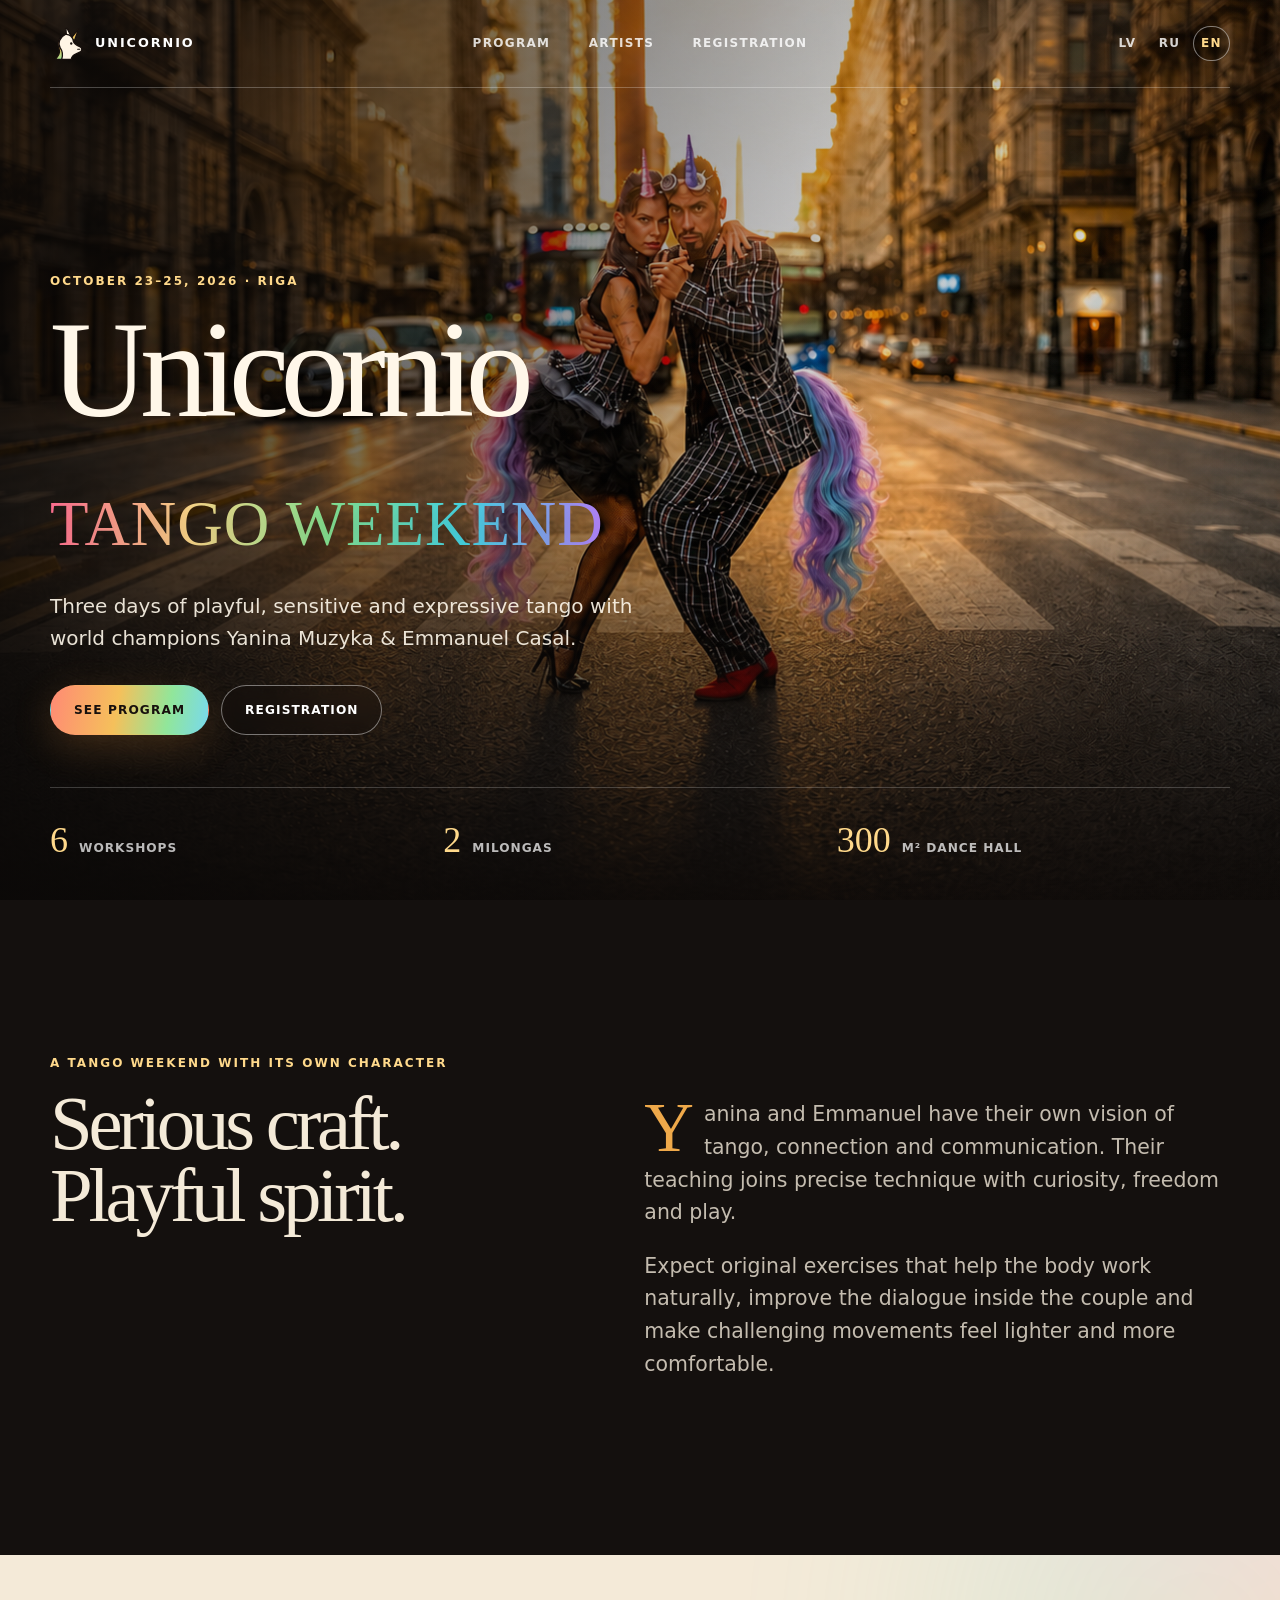
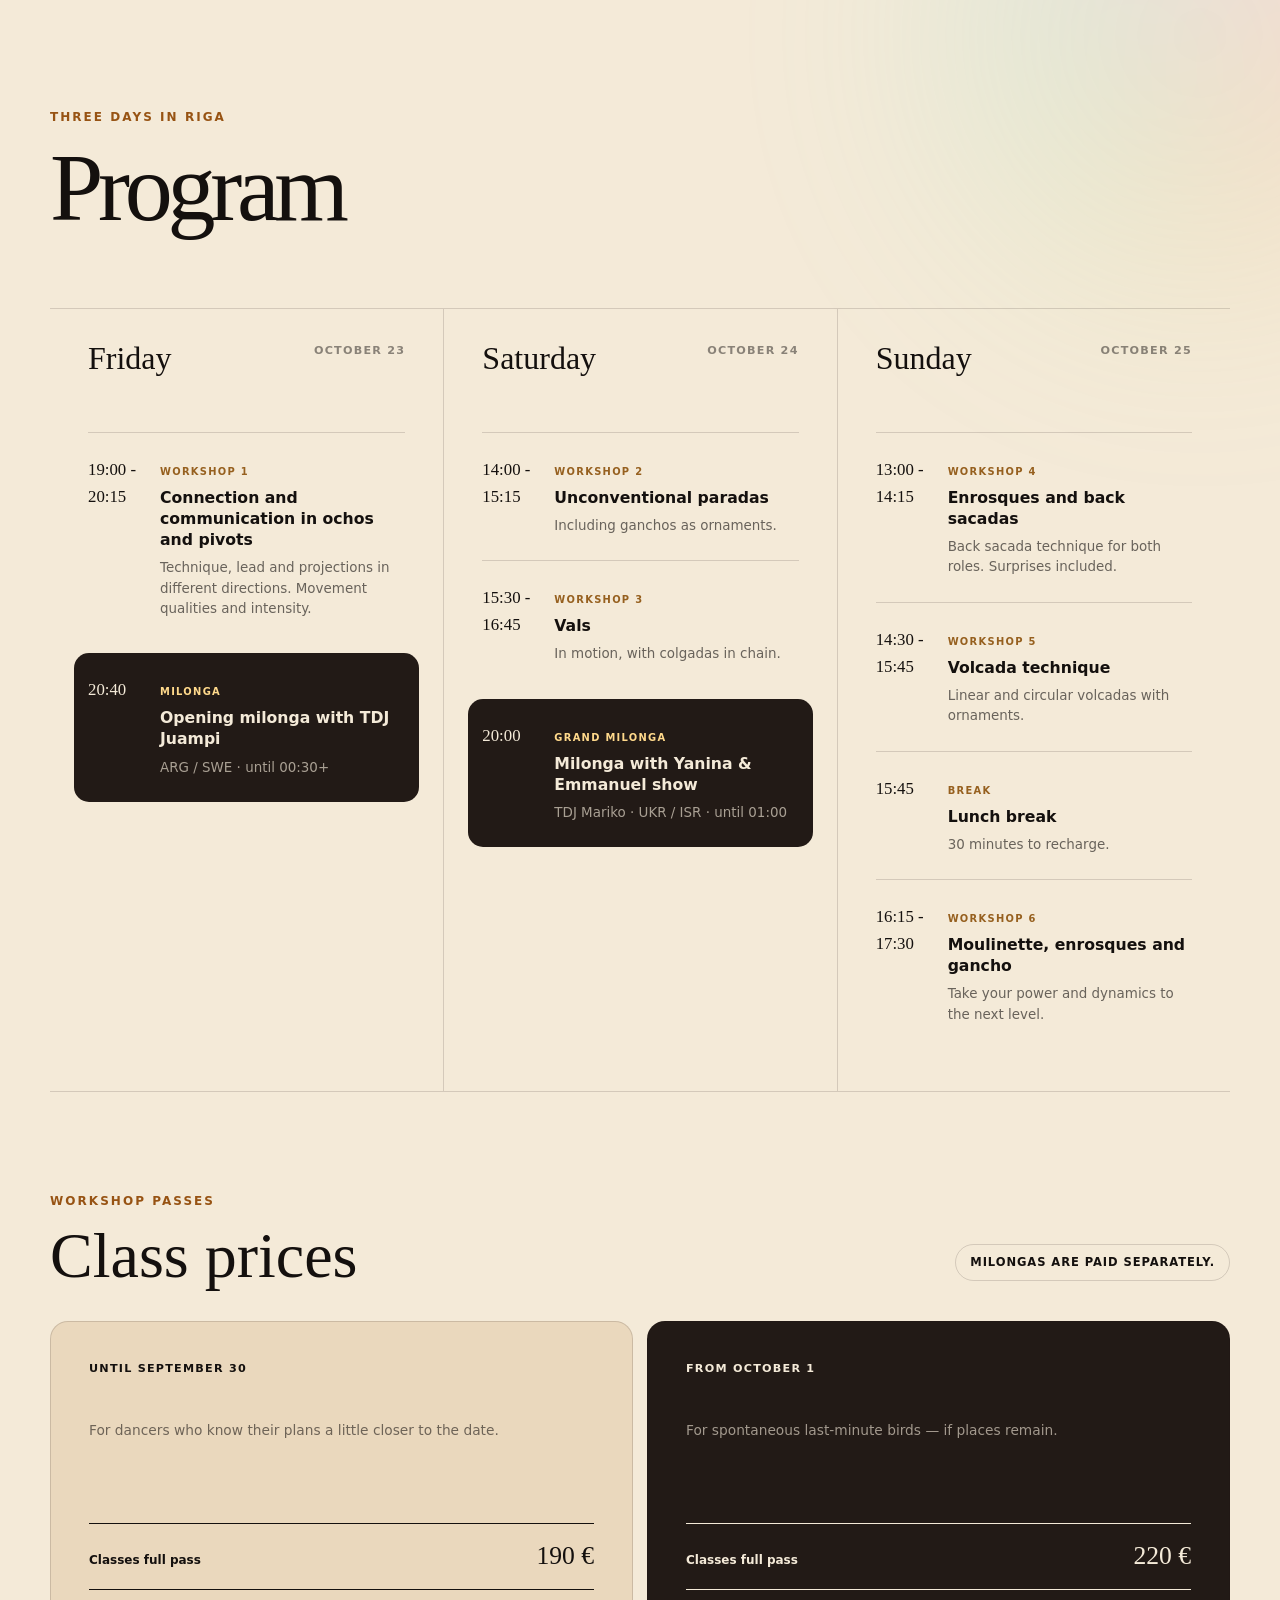
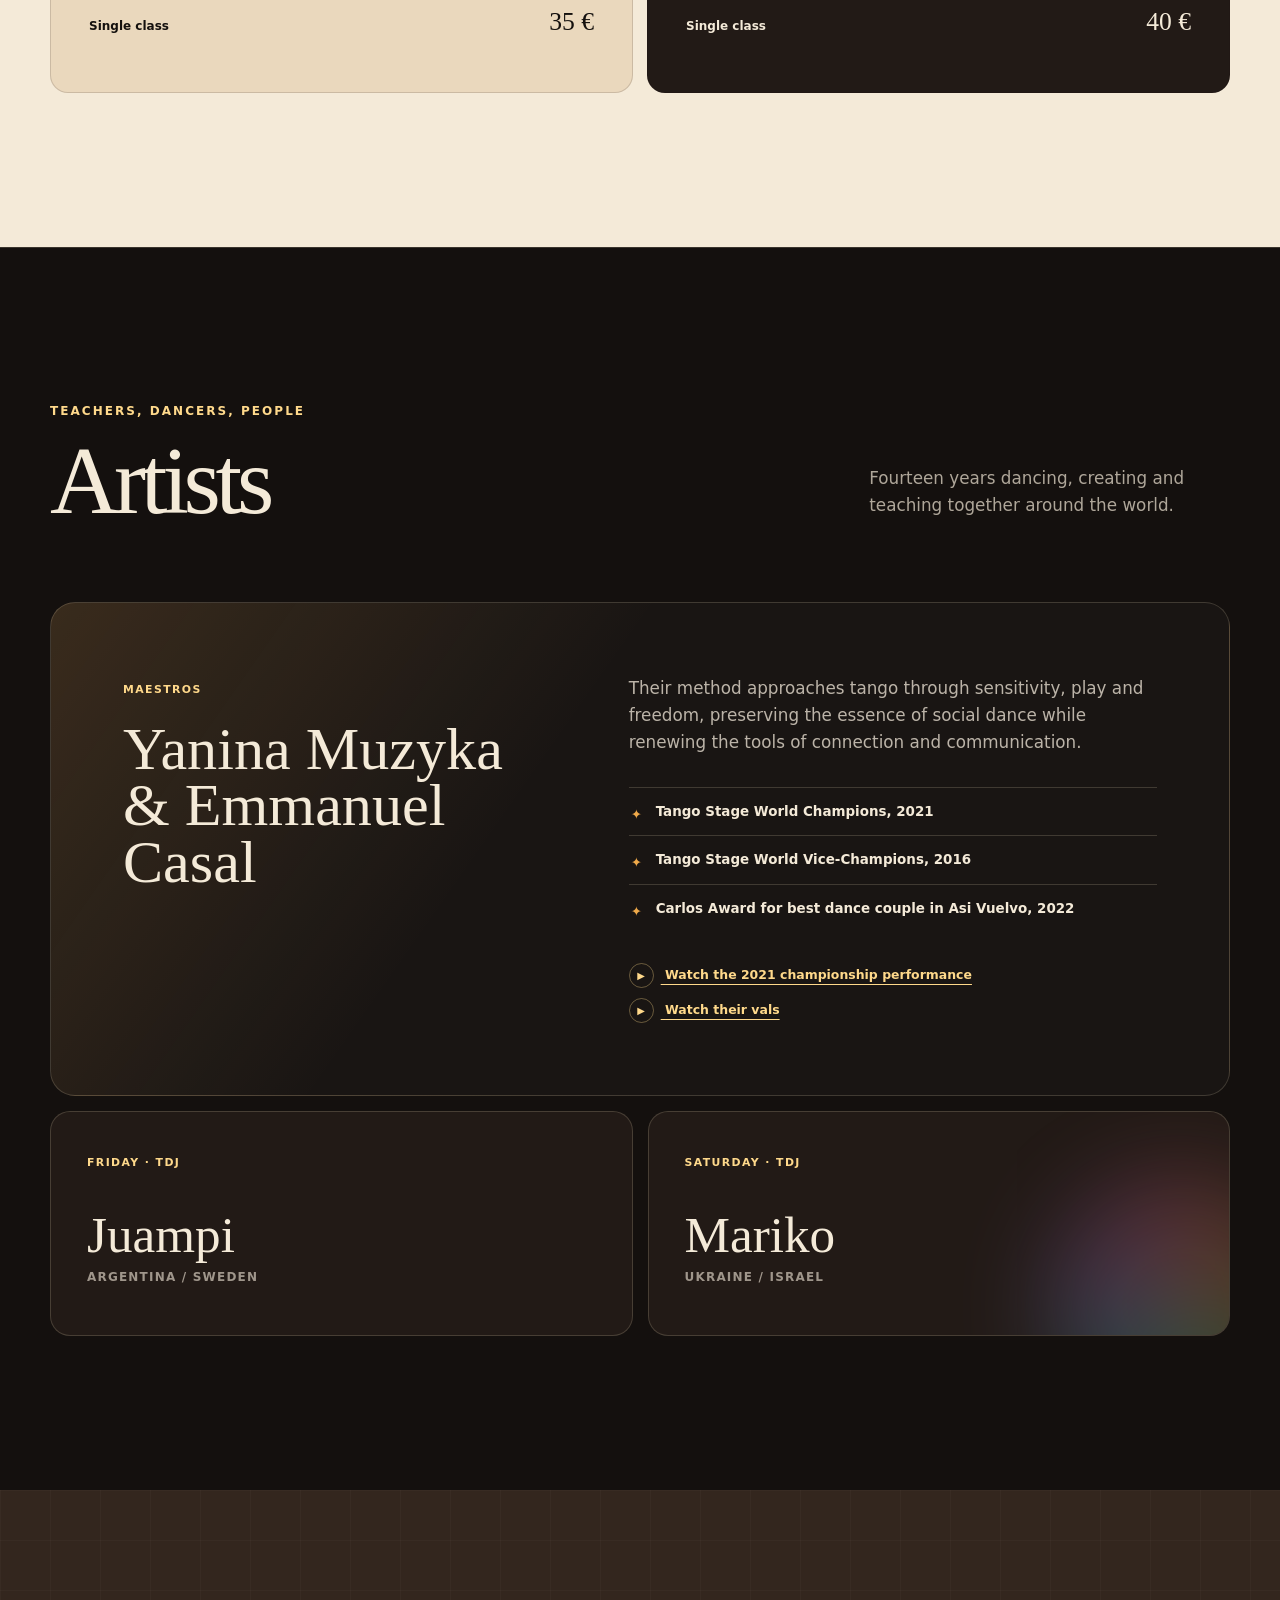
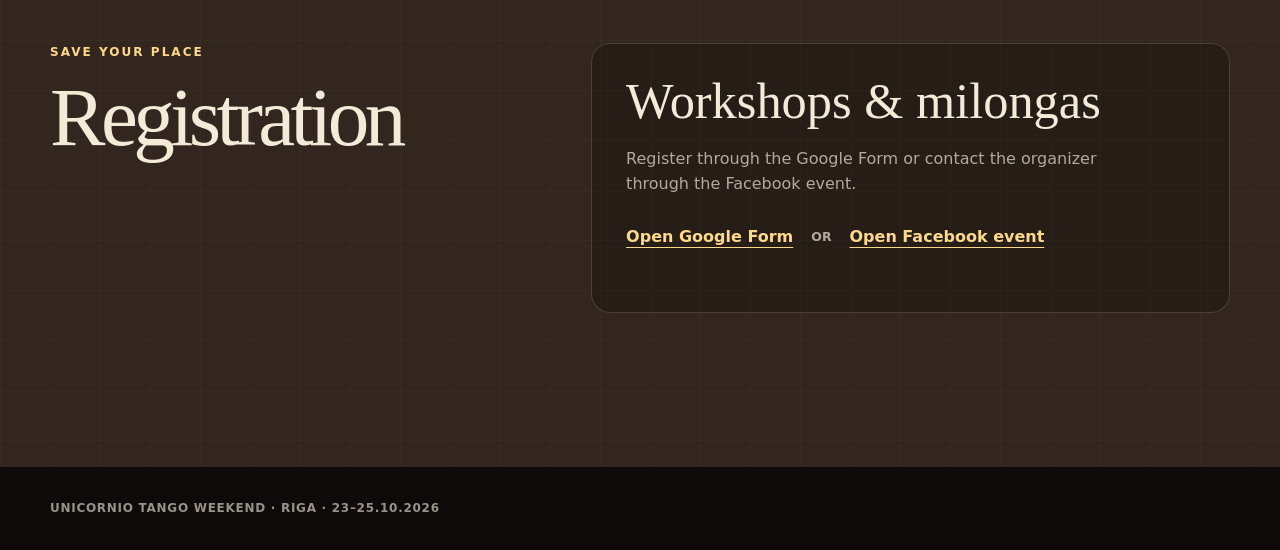
==== index.html @ 69dd4505 "Refine hero introduction wording" ====
<!doctype html>
<html lang="en">
  <head>
    <meta charset="UTF-8" />
    <meta name="viewport" content="width=device-width, initial-scale=1.0" />
    <meta name="theme-color" content="#130f0d" />
    <meta
      name="description"
      content="Unicornio Tango Weekend with Yanina Muzyka and Emmanuel Casal, October 23–25, 2026 in Riga."
    />
    <meta property="og:type" content="website" />
    <meta property="og:title" content="Unicornio Tango Weekend · Riga" />
    <meta
      property="og:description"
      content="Six workshops, two milongas and a show — October 23–25, 2026 in Riga."
    />
    <meta property="og:image" content="assets/unicornio-cover.png" />
    <title>Unicornio Tango Weekend · Riga</title>
    <link rel="icon" href="assets/favicon.svg" type="image/svg+xml" />
    <link rel="stylesheet" href="styles.css" />
    <script src="script.js" defer></script>
  </head>
  <body>
    <a class="skip-link" href="#main" data-i18n="skip">Skip to content</a>

    <header class="site-header" id="top">
      <a class="brand" href="#top" aria-label="Unicornio Tango Weekend">
        <img class="brand-mark" src="assets/favicon.svg" alt="" />
        <span>Unicornio</span>
      </a>

      <nav class="main-nav" aria-label="Main navigation">
        <a href="#program" data-i18n="navProgram">Program</a>
        <a href="#artists" data-i18n="navArtists">Artists</a>
        <a href="#registration" data-i18n="navRegistration">Registration</a>
      </nav>

      <div class="language-picker" aria-label="Language">
        <button type="button" data-lang="lv">LV</button>
        <button type="button" data-lang="ru">RU</button>
        <button type="button" data-lang="en">EN</button>
      </div>
    </header>

    <main id="main">
      <section class="hero" aria-labelledby="hero-title">
        <div class="hero-image-wrap">
          <img
            class="hero-image"
            src="assets/unicornio-cover.png"
            alt="Yanina Muzyka and Emmanuel Casal dancing tango in a Riga street with unicorn details"
          />
          <div class="hero-image-shade" aria-hidden="true"></div>
        </div>

        <div class="hero-content shell">
          <p class="eyebrow" data-i18n="heroEyebrow">October 23–25, 2026 · Riga</p>
          <h1 id="hero-title">Unicornio<br /><span>Tango Weekend</span></h1>
          <p class="hero-lead" data-i18n="heroLead">
            Three days of playful, sensitive and expressive tango with world champions
            Yanina Muzyka &amp; Emmanuel Casal.
          </p>
          <div class="hero-actions">
            <a class="button button-primary" href="#program" data-i18n="seeProgram">See program</a>
            <a class="button button-ghost" href="#registration" data-i18n="register">Registration</a>
          </div>
        </div>

        <div class="hero-facts shell" aria-label="Event highlights">
          <div><strong>6</strong><span data-i18n="factWorkshops">workshops</span></div>
          <div><strong>2</strong><span data-i18n="factMilongas">milongas</span></div>
          <div><strong>300</strong><span data-i18n="factHall">m² dance hall</span></div>
        </div>
      </section>

      <section class="intro section shell">
        <div class="section-heading intro-heading">
          <p class="eyebrow" data-i18n="introEyebrow">A tango weekend with its own character</p>
          <h2 data-i18n="introTitle">Serious craft. Playful spirit.</h2>
        </div>
        <div class="intro-copy">
          <p data-i18n="introP1">
            Yanina and Emmanuel have their own vision of tango, connection and communication.
            Their teaching joins precise technique with curiosity, freedom and play.
          </p>
          <p data-i18n="introP2">
            Expect original exercises that help the body work naturally, improve the dialogue
            inside the couple and make challenging movements feel lighter and more comfortable.
          </p>
        </div>
      </section>

      <section class="section program-section" id="program">
        <div class="shell">
          <div class="section-heading split-heading">
            <div>
              <p class="eyebrow" data-i18n="programEyebrow">Three days in Riga</p>
              <h2 data-i18n="programTitle">Program</h2>
            </div>
          </div>

          <div class="schedule" id="schedule"></div>

          <div class="pricing-header">
            <div>
              <p class="eyebrow" data-i18n="pricesEyebrow">Workshop passes</p>
              <h3 data-i18n="pricesTitle">Class prices</h3>
            </div>
            <p class="notice" data-i18n="pricesNotice">Milongas are paid separately.</p>
          </div>
          <div class="pricing-grid" id="pricing"></div>
        </div>
      </section>

      <section class="section artists-section" id="artists">
        <div class="shell">
          <div class="section-heading split-heading">
            <div>
              <p class="eyebrow" data-i18n="artistsEyebrow">Teachers, dancers, people</p>
              <h2 data-i18n="artistsTitle">Artists</h2>
            </div>
            <p data-i18n="artistsIntro">
              Fourteen years dancing, creating and teaching together around the world.
            </p>
          </div>

          <article class="maestros-card">
            <div class="maestros-title">
              <span data-i18n="maestrosLabel">Maestros</span>
              <h3>Yanina Muzyka<br />&amp; Emmanuel Casal</h3>
            </div>
            <div class="maestros-copy">
              <p data-i18n="maestrosBio">
                Their method approaches tango through sensitivity, play and freedom, preserving
                the essence of social dance while renewing the tools of connection and communication.
              </p>
              <ul class="achievements" id="achievements"></ul>
              <div class="video-links">
                <a href="https://youtu.be/jiVx8VYluPM" target="_blank" rel="noreferrer">
                  <span aria-hidden="true">▶</span>
                  <span data-i18n="videoChampions">Watch the 2021 championship performance</span>
                </a>
                <a href="https://www.youtube.com/watch?v=4IIaq4v3_SM" target="_blank" rel="noreferrer">
                  <span aria-hidden="true">▶</span>
                  <span data-i18n="videoVals">Watch their vals</span>
                </a>
              </div>
            </div>
          </article>

          <div class="dj-grid">
            <article class="dj-card">
              <span>Friday · TDJ</span>
              <h3>Juampi</h3>
              <p>Argentina / Sweden</p>
            </article>
            <article class="dj-card rainbow-card">
              <span>Saturday · TDJ</span>
              <h3>Mariko</h3>
              <p>Ukraine / Israel</p>
            </article>
          </div>
        </div>
      </section>

      <section class="section registration-section" id="registration">
        <div class="shell registration-shell">
          <div class="section-heading">
            <p class="eyebrow" data-i18n="registrationEyebrow">Save your place</p>
            <h2 data-i18n="registrationTitle">Registration</h2>
          </div>

          <div class="registration-grid">
            <article class="registration-card">
              <h3 data-i18n="registrationCardTitle">Workshops &amp; milongas</h3>
              <p data-i18n="registrationCardText">
                Register through the Google Form or contact the organizer through the Facebook event.
              </p>
              <div class="registration-actions">
                <a class="text-link disabled-link" data-registration-form href="#" aria-disabled="true">
                  <span data-i18n="registrationFormButton">Open Google Form</span>
                </a>
                <span class="registration-or" data-i18n="registrationOr">or</span>
                <a
                  class="text-link"
                  href="https://facebook.com/events/s/unicornio-tango-weekend/2858745324495593/"
                  target="_blank"
                  rel="noreferrer"
                  data-i18n="openEvent"
                >Open Facebook event</a>
              </div>
            </article>
          </div>
        </div>
      </section>

    </main>

    <footer class="site-footer">
      <div class="shell footer-inner">
        <p>Unicornio Tango Weekend · Riga · 23–25.10.2026</p>
      </div>
    </footer>

    <a
      class="back-to-top"
      id="back-to-top"
      href="#top"
      data-i18n="backToTop"
      aria-hidden="true"
      tabindex="-1"
    >Back to top ↑</a>
  </body>
</html>
---- styles.css ----
:root {
  --ink: #14100e;
  --ink-soft: #221a16;
  --paper: #f4ead8;
  --paper-deep: #e6d3b6;
  --gold: #efa94a;
  --gold-bright: #ffd98b;
  --rose: #ff6f91;
  --violet: #b883ff;
  --cyan: #47d9e9;
  --green: #88e693;
  --line-dark: rgba(255, 234, 198, 0.17);
  --line-light: rgba(28, 19, 14, 0.15);
  --shell: min(1180px, calc(100vw - 40px));
  --display: Georgia, "Times New Roman", serif;
  --sans: Inter, ui-sans-serif, system-ui, -apple-system, BlinkMacSystemFont, "Segoe UI", sans-serif;
}

* {
  box-sizing: border-box;
}

html {
  scroll-behavior: smooth;
}

body {
  margin: 0;
  background: var(--ink);
  color: var(--paper);
  font-family: var(--sans);
  font-size: 16px;
  line-height: 1.6;
}

body::before {
  position: fixed;
  inset: 0;
  z-index: -1;
  background:
    radial-gradient(circle at 12% 8%, rgba(255, 181, 83, 0.12), transparent 31%),
    radial-gradient(circle at 90% 32%, rgba(184, 131, 255, 0.08), transparent 28%),
    var(--ink);
  content: "";
}

a {
  color: inherit;
}

button,
a {
  -webkit-tap-highlight-color: transparent;
}

button,
.button {
  font: inherit;
}

.shell {
  width: var(--shell);
  margin-inline: auto;
}

.skip-link {
  position: fixed;
  top: 10px;
  left: 10px;
  z-index: 100;
  padding: 10px 16px;
  background: var(--paper);
  color: var(--ink);
  transform: translateY(-160%);
}

.skip-link:focus {
  transform: translateY(0);
}

.site-header {
  position: absolute;
  top: 0;
  left: 50%;
  z-index: 20;
  display: grid;
  grid-template-columns: 1fr auto 1fr;
  align-items: center;
  width: var(--shell);
  min-height: 88px;
  border-bottom: 1px solid rgba(255, 255, 255, 0.25);
  transform: translateX(-50%);
}

.brand {
  display: inline-flex;
  align-items: center;
  gap: 11px;
  width: fit-content;
  color: #fff;
  font-size: 0.8rem;
  font-weight: 800;
  letter-spacing: 0.15em;
  text-decoration: none;
  text-transform: uppercase;
}

.brand-mark {
  display: block;
  width: 34px;
  height: 34px;
  object-fit: contain;
}

.main-nav {
  display: flex;
  gap: clamp(22px, 3vw, 42px);
}

.main-nav a,
.language-picker button {
  border: 0;
  background: transparent;
  color: rgba(255, 255, 255, 0.82);
  cursor: pointer;
  font-size: 0.75rem;
  font-weight: 750;
  letter-spacing: 0.11em;
  text-decoration: none;
  text-transform: uppercase;
}

.main-nav a:hover,
.main-nav a:focus-visible,
.language-picker button:hover,
.language-picker button:focus-visible,
.language-picker button.active {
  color: var(--gold-bright);
}

.language-picker {
  display: flex;
  justify-content: flex-end;
  gap: 5px;
}

.language-picker button {
  min-width: 37px;
  padding: 7px 6px;
  border: 1px solid transparent;
  border-radius: 100px;
}

.language-picker button.active {
  border-color: rgba(255, 255, 255, 0.45);
  background: rgba(0, 0, 0, 0.2);
}

.hero {
  position: relative;
  display: flex;
  min-height: min(940px, 100svh);
  flex-direction: column;
  justify-content: flex-end;
  overflow: hidden;
  isolation: isolate;
}

.hero-image-wrap,
.hero-image-shade {
  position: absolute;
  inset: 0;
}

.hero-image {
  width: 100%;
  height: 100%;
  object-fit: cover;
  object-position: 50% 50%;
}

.hero-image-shade {
  background:
    linear-gradient(90deg, rgba(10, 8, 7, 0.83) 0%, rgba(10, 8, 7, 0.38) 42%, rgba(10, 8, 7, 0.06) 70%),
    linear-gradient(0deg, rgba(15, 11, 9, 0.96) 0%, transparent 42%, rgba(9, 7, 6, 0.22) 100%);
}

.hero-content {
  position: relative;
  z-index: 2;
  padding-top: 155px;
  padding-bottom: 52px;
}

.eyebrow {
  margin: 0 0 15px;
  color: var(--gold-bright);
  font-size: 0.75rem;
  font-weight: 800;
  letter-spacing: 0.17em;
  text-transform: uppercase;
}

.hero h1,
.section-heading h2,
.pricing-header h3,
.maestros-card h3,
.registration-card h3 {
  margin: 0;
  font-family: var(--display);
  font-weight: 500;
  line-height: 0.94;
}

.hero h1 {
  max-width: 800px;
  color: #fff7e9;
  font-size: clamp(4.1rem, 10.7vw, 9.4rem);
  letter-spacing: -0.065em;
  text-shadow: 0 5px 35px rgba(0, 0, 0, 0.35);
}

.hero h1 span {
  display: inline-block;
  background: linear-gradient(90deg, var(--rose), var(--gold-bright), var(--green), var(--cyan), var(--violet));
  -webkit-background-clip: text;
  background-clip: text;
  color: transparent;
  font-size: 0.46em;
  letter-spacing: 0.015em;
  text-transform: uppercase;
}

.hero-lead {
  max-width: 620px;
  margin: 27px 0 0;
  color: rgba(255, 248, 235, 0.9);
  font-size: clamp(1rem, 1.8vw, 1.25rem);
}

.hero-actions {
  display: flex;
  flex-wrap: wrap;
  gap: 12px;
  margin-top: 31px;
}

.button {
  display: inline-flex;
  min-height: 50px;
  align-items: center;
  justify-content: center;
  padding: 12px 23px;
  border: 1px solid transparent;
  border-radius: 100px;
  font-size: 0.76rem;
  font-weight: 850;
  letter-spacing: 0.09em;
  text-decoration: none;
  text-transform: uppercase;
  transition: transform 160ms ease, background 160ms ease, border-color 160ms ease;
}

.button:hover,
.button:focus-visible {
  transform: translateY(-2px);
}

.button-primary {
  background: linear-gradient(100deg, #ff8a74, #f5c05b 42%, #91e69a 74%, #78d9ee);
  color: #17100d;
  box-shadow: 0 12px 38px rgba(228, 147, 65, 0.22);
}

.button-ghost {
  border-color: rgba(255, 255, 255, 0.43);
  background: rgba(16, 12, 10, 0.23);
  color: #fff;
  backdrop-filter: blur(8px);
}

.hero-facts {
  position: relative;
  z-index: 2;
  display: grid;
  grid-template-columns: repeat(3, 1fr);
  padding: 24px 0 30px;
  border-top: 1px solid rgba(255, 255, 255, 0.2);
}

.hero-facts div {
  display: flex;
  align-items: baseline;
  gap: 11px;
}

.hero-facts strong {
  color: var(--gold-bright);
  font-family: var(--display);
  font-size: 2.25rem;
  font-weight: 500;
}

.hero-facts span {
  color: rgba(255, 255, 255, 0.72);
  font-size: 0.76rem;
  font-weight: 700;
  letter-spacing: 0.08em;
  text-transform: uppercase;
}

.section {
  padding: clamp(86px, 12vw, 155px) 0;
}

.section-heading h2 {
  font-size: clamp(3.2rem, 7.5vw, 7.2rem);
  letter-spacing: -0.055em;
}

.split-heading {
  display: grid;
  grid-template-columns: minmax(0, 1.35fr) minmax(260px, 0.65fr);
  align-items: end;
  gap: 70px;
}

.split-heading > p {
  max-width: 490px;
  margin: 0 0 7px;
  color: rgba(255, 244, 226, 0.66);
  font-size: 1.05rem;
}

.intro {
  display: grid;
  grid-template-columns: 0.9fr 1.1fr;
  gap: clamp(50px, 9vw, 130px);
  align-items: start;
}

.intro-heading h2 {
  max-width: 520px;
  font-size: clamp(3.2rem, 6vw, 6rem);
}

.intro-copy {
  max-width: 650px;
  padding-top: 24px;
  color: rgba(255, 245, 229, 0.75);
  font-size: clamp(1.05rem, 1.8vw, 1.28rem);
}

.intro-copy p:first-child::first-letter {
  float: left;
  margin: 8px 10px 0 0;
  color: var(--gold);
  font-family: var(--display);
  font-size: 4.3rem;
  line-height: 0.65;
}

.program-section {
  position: relative;
  overflow: hidden;
  background: var(--paper);
  color: var(--ink);
}

.program-section::before {
  position: absolute;
  top: -180px;
  right: -180px;
  width: 520px;
  height: 520px;
  border-radius: 50%;
  background: conic-gradient(from 80deg, var(--rose), var(--gold), var(--green), var(--cyan), var(--violet), var(--rose));
  content: "";
  filter: blur(115px);
  opacity: 0.14;
}

.program-section .eyebrow {
  color: #975313;
}

.program-section .split-heading > p {
  color: rgba(20, 16, 14, 0.66);
}

.schedule {
  position: relative;
  display: grid;
  grid-template-columns: repeat(3, 1fr);
  margin-top: 75px;
  border-top: 1px solid var(--line-light);
  border-bottom: 1px solid var(--line-light);
}

.day {
  padding: 33px clamp(20px, 3vw, 38px) 42px;
}

.day + .day {
  border-left: 1px solid var(--line-light);
}

.day-header {
  display: flex;
  align-items: flex-start;
  justify-content: space-between;
  gap: 20px;
  min-height: 90px;
}

.day-header h3 {
  margin: 0;
  font-family: var(--display);
  font-size: 2rem;
  font-weight: 500;
  line-height: 1;
}

.day-header span {
  color: rgba(20, 16, 14, 0.48);
  font-size: 0.7rem;
  font-weight: 800;
  letter-spacing: 0.11em;
  text-transform: uppercase;
}

.event-item {
  position: relative;
  display: grid;
  grid-template-columns: 58px 1fr;
  gap: 14px;
  padding: 24px 0;
  border-top: 1px solid var(--line-light);
}

.event-time {
  font-family: var(--display);
  font-size: 1.05rem;
  font-variant-numeric: tabular-nums;
}

.event-copy span {
  display: inline-block;
  margin-bottom: 7px;
  color: #96601f;
  font-size: 0.62rem;
  font-weight: 850;
  letter-spacing: 0.13em;
  text-transform: uppercase;
}

.event-copy h4 {
  margin: 0;
  font-size: 0.98rem;
  line-height: 1.35;
}

.event-copy p {
  margin: 8px 0 0;
  color: rgba(20, 16, 14, 0.62);
  font-size: 0.84rem;
  line-height: 1.52;
}

.event-item.milonga {
  margin: 10px -14px 0;
  padding: 24px 14px;
  border-top: 0;
  border-radius: 15px;
  background: var(--ink-soft);
  color: var(--paper);
}

.event-item.milonga .event-copy span {
  color: var(--gold-bright);
}

.event-item.milonga .event-copy p {
  color: rgba(255, 245, 228, 0.61);
}

.pricing-header {
  display: flex;
  align-items: end;
  justify-content: space-between;
  gap: 40px;
  margin-top: 100px;
}

.pricing-header h3 {
  font-size: clamp(2.5rem, 5vw, 4.5rem);
}

.notice {
  margin: 0 0 6px;
  padding: 8px 14px;
  border: 1px solid var(--line-light);
  border-radius: 100px;
  font-size: 0.72rem;
  font-weight: 800;
  letter-spacing: 0.08em;
  text-transform: uppercase;
}

.pricing-grid {
  display: grid;
  grid-template-columns: repeat(2, minmax(0, 1fr));
  gap: 14px;
  margin-top: 34px;
}

.price-card {
  min-height: 300px;
  padding: clamp(24px, 3vw, 38px);
  border: 1px solid var(--line-light);
  border-radius: 18px;
  background: rgba(255, 255, 255, 0.27);
}

.price-card:first-child {
  background: #ead8bd;
}

.price-card:last-child {
  background: var(--ink-soft);
  color: var(--paper);
}

.price-period {
  display: block;
  min-height: 45px;
  font-size: 0.7rem;
  font-weight: 850;
  letter-spacing: 0.11em;
  text-transform: uppercase;
}

.price-card p {
  min-height: 80px;
  margin: 14px 0 24px;
  color: rgba(20, 16, 14, 0.58);
  font-size: 0.86rem;
}

.price-card:last-child p {
  color: rgba(255, 245, 228, 0.58);
}

.price-row {
  display: flex;
  align-items: baseline;
  justify-content: space-between;
  gap: 15px;
  padding: 12px 0;
  border-top: 1px solid currentColor;
}

.price-row span {
  font-size: 0.75rem;
  font-weight: 700;
}

.price-row strong {
  font-family: var(--display);
  font-size: 1.6rem;
  font-weight: 500;
  white-space: nowrap;
}

.artists-section {
  border-top: 1px solid var(--line-dark);
}

.maestros-card {
  display: grid;
  grid-template-columns: 0.85fr 1.15fr;
  gap: clamp(45px, 9vw, 125px);
  margin-top: 76px;
  padding: clamp(34px, 6vw, 72px);
  border: 1px solid var(--line-dark);
  border-radius: 25px;
  background:
    linear-gradient(125deg, rgba(255, 180, 89, 0.14), transparent 40%),
    rgba(255, 255, 255, 0.025);
}

.maestros-title > span,
.dj-card > span {
  color: var(--gold-bright);
  font-size: 0.68rem;
  font-weight: 850;
  letter-spacing: 0.13em;
  text-transform: uppercase;
}

.maestros-card h3 {
  margin-top: 20px;
  font-size: clamp(2.5rem, 4.7vw, 4.7rem);
}

.maestros-copy > p {
  margin-top: 0;
  color: rgba(255, 245, 229, 0.71);
  font-size: 1.05rem;
}

.achievements {
  margin: 31px 0;
  padding: 0;
  list-style: none;
}

.achievements li {
  position: relative;
  padding: 13px 0 13px 27px;
  border-top: 1px solid var(--line-dark);
  font-size: 0.84rem;
  font-weight: 750;
}

.achievements li::before {
  position: absolute;
  top: 16px;
  left: 2px;
  color: var(--gold);
  content: "✦";
}

.video-links {
  display: flex;
  flex-direction: column;
  align-items: flex-start;
  gap: 10px;
}

.video-links a,
.text-link {
  color: var(--gold-bright);
  font-size: 0.78rem;
  font-weight: 800;
  text-underline-offset: 5px;
}

.video-links a span:first-child {
  display: inline-grid;
  width: 25px;
  height: 25px;
  margin-right: 7px;
  place-items: center;
  border: 1px solid rgba(255, 217, 139, 0.35);
  border-radius: 50%;
  font-size: 0.62rem;
}

.dj-grid {
  display: grid;
  grid-template-columns: repeat(2, 1fr);
  gap: 15px;
  margin-top: 15px;
}

.dj-card {
  min-height: 225px;
  padding: 36px;
  border: 1px solid var(--line-dark);
  border-radius: 20px;
  background: var(--ink-soft);
}

.dj-card h3 {
  margin: 35px 0 0;
  font-family: var(--display);
  font-size: 3.2rem;
  font-weight: 500;
  line-height: 1;
}

.dj-card p {
  margin: 8px 0 0;
  color: rgba(255, 245, 228, 0.57);
  font-size: 0.75rem;
  font-weight: 700;
  letter-spacing: 0.1em;
  text-transform: uppercase;
}

.rainbow-card {
  position: relative;
  overflow: hidden;
}

.rainbow-card::after {
  position: absolute;
  right: -80px;
  bottom: -100px;
  width: 260px;
  height: 260px;
  border-radius: 50%;
  background: conic-gradient(var(--rose), var(--gold), var(--green), var(--cyan), var(--violet), var(--rose));
  content: "";
  filter: blur(48px);
  opacity: 0.25;
}

.registration-section {
  position: relative;
  overflow: hidden;
  background: #33261e;
}

.registration-section::before {
  position: absolute;
  inset: 0;
  background-image: linear-gradient(rgba(255, 255, 255, 0.025) 1px, transparent 1px), linear-gradient(90deg, rgba(255, 255, 255, 0.025) 1px, transparent 1px);
  background-size: 50px 50px;
  content: "";
}

.registration-shell {
  position: relative;
  display: grid;
  grid-template-columns: 0.8fr 1.2fr;
  gap: clamp(50px, 9vw, 130px);
}

.registration-section .section-heading h2 {
  font-size: clamp(3.3rem, 6.5vw, 6.2rem);
}

.registration-section .section-heading > p:last-child {
  max-width: 400px;
  color: rgba(255, 245, 229, 0.65);
}

.registration-grid {
  display: grid;
  gap: 14px;
}

.registration-card {
  position: relative;
  min-height: 270px;
  padding: 34px;
  border: 1px solid var(--line-dark);
  border-radius: 19px;
  background: rgba(16, 12, 10, 0.3);
}

.registration-card h3 {
  font-size: clamp(2rem, 4vw, 3.15rem);
}

.registration-card p {
  max-width: 500px;
  margin: 20px 0 27px;
  color: rgba(255, 245, 229, 0.65);
}

.registration-actions {
  display: flex;
  align-items: center;
  flex-wrap: wrap;
  gap: 18px;
}

.registration-actions .text-link {
  font-size: 1rem;
}

.registration-or {
  color: rgba(255, 245, 229, 0.65);
  font-size: 0.78rem;
  font-weight: 800;
  text-transform: uppercase;
}

.disabled-link {
  cursor: default;
  opacity: 0.58;
  pointer-events: none;
}

.site-footer {
  padding: 32px 0;
  background: #0d0a09;
  color: rgba(255, 245, 229, 0.58);
  font-size: 0.75rem;
  font-weight: 700;
  letter-spacing: 0.06em;
  text-transform: uppercase;
}

.footer-inner {
  display: flex;
  justify-content: space-between;
  gap: 20px;
}

.footer-inner p {
  margin: 0;
}

.back-to-top {
  position: fixed;
  right: max(20px, env(safe-area-inset-right));
  bottom: max(20px, env(safe-area-inset-bottom));
  z-index: 50;
  padding: 11px 17px;
  border: 1px solid rgba(255, 255, 255, 0.28);
  border-radius: 100px;
  background: rgba(20, 16, 14, 0.88);
  box-shadow: 0 10px 30px rgba(8, 6, 5, 0.24);
  color: var(--paper);
  font-size: 0.72rem;
  font-weight: 800;
  letter-spacing: 0.08em;
  opacity: 0;
  pointer-events: none;
  text-decoration: none;
  text-transform: uppercase;
  transform: translateY(10px);
  transition: opacity 180ms ease, transform 180ms ease, visibility 180ms;
  visibility: hidden;
  backdrop-filter: blur(10px);
}

.back-to-top.is-visible {
  opacity: 1;
  pointer-events: auto;
  transform: translateY(0);
  visibility: visible;
}

.back-to-top:hover,
.back-to-top:focus-visible {
  border-color: var(--gold-bright);
  transform: translateY(-2px);
}

@media (max-width: 920px) {
  .site-header {
    grid-template-columns: 1fr auto;
  }

  .main-nav {
    display: none;
  }

  .hero {
    min-height: 900px;
  }

  .hero-image {
    object-position: 56% 50%;
  }

  .hero-image-shade {
    background:
      linear-gradient(90deg, rgba(10, 8, 7, 0.78), rgba(10, 8, 7, 0.08)),
      linear-gradient(0deg, rgba(15, 11, 9, 0.98) 0%, transparent 60%, rgba(9, 7, 6, 0.25) 100%);
  }

  .intro,
  .registration-shell,
  .maestros-card {
    grid-template-columns: 1fr;
  }

  .split-heading {
    grid-template-columns: 1fr;
    gap: 25px;
  }

  .schedule {
    grid-template-columns: 1fr;
  }

  .day + .day {
    border-top: 1px solid var(--line-light);
    border-left: 0;
  }

  .day-header {
    min-height: 72px;
  }

  .pricing-grid {
    grid-template-columns: 1fr;
  }

  .price-card {
    min-height: 0;
  }

  .price-card p {
    min-height: 0;
  }
}

@media (max-width: 620px) {
  :root {
    --shell: min(100% - 28px, 1180px);
  }

  .site-header {
    min-height: 72px;
  }

  .brand span:last-child {
    display: none;
  }

  .hero {
    min-height: 790px;
  }

  .hero-image {
    object-position: 55% 50%;
  }

  .hero-content {
    padding-top: 120px;
    padding-bottom: 34px;
  }

  .hero h1 {
    font-size: clamp(3.4rem, 18vw, 5.8rem);
  }

  .hero-facts {
    grid-template-columns: 1fr;
    gap: 3px;
  }

  .hero-facts div {
    justify-content: space-between;
    border-bottom: 1px solid rgba(255, 255, 255, 0.12);
  }

  .hero-facts strong {
    font-size: 1.65rem;
  }

  .section {
    padding: 82px 0;
  }

  .pricing-header,
  .footer-inner {
    align-items: flex-start;
    flex-direction: column;
  }

  .pricing-header {
    display: flex;
  }

  .notice {
    border-radius: 12px;
  }

  .maestros-card {
    padding: 28px 22px;
  }

  .dj-grid {
    grid-template-columns: 1fr;
  }

  .registration-card {
    padding: 28px 24px;
  }

  .footer-inner {
    display: flex;
  }
}

@media (prefers-reduced-motion: reduce) {
  html {
    scroll-behavior: auto;
  }

  *,
  *::before,
  *::after {
    transition-duration: 0.01ms !important;
  }
}
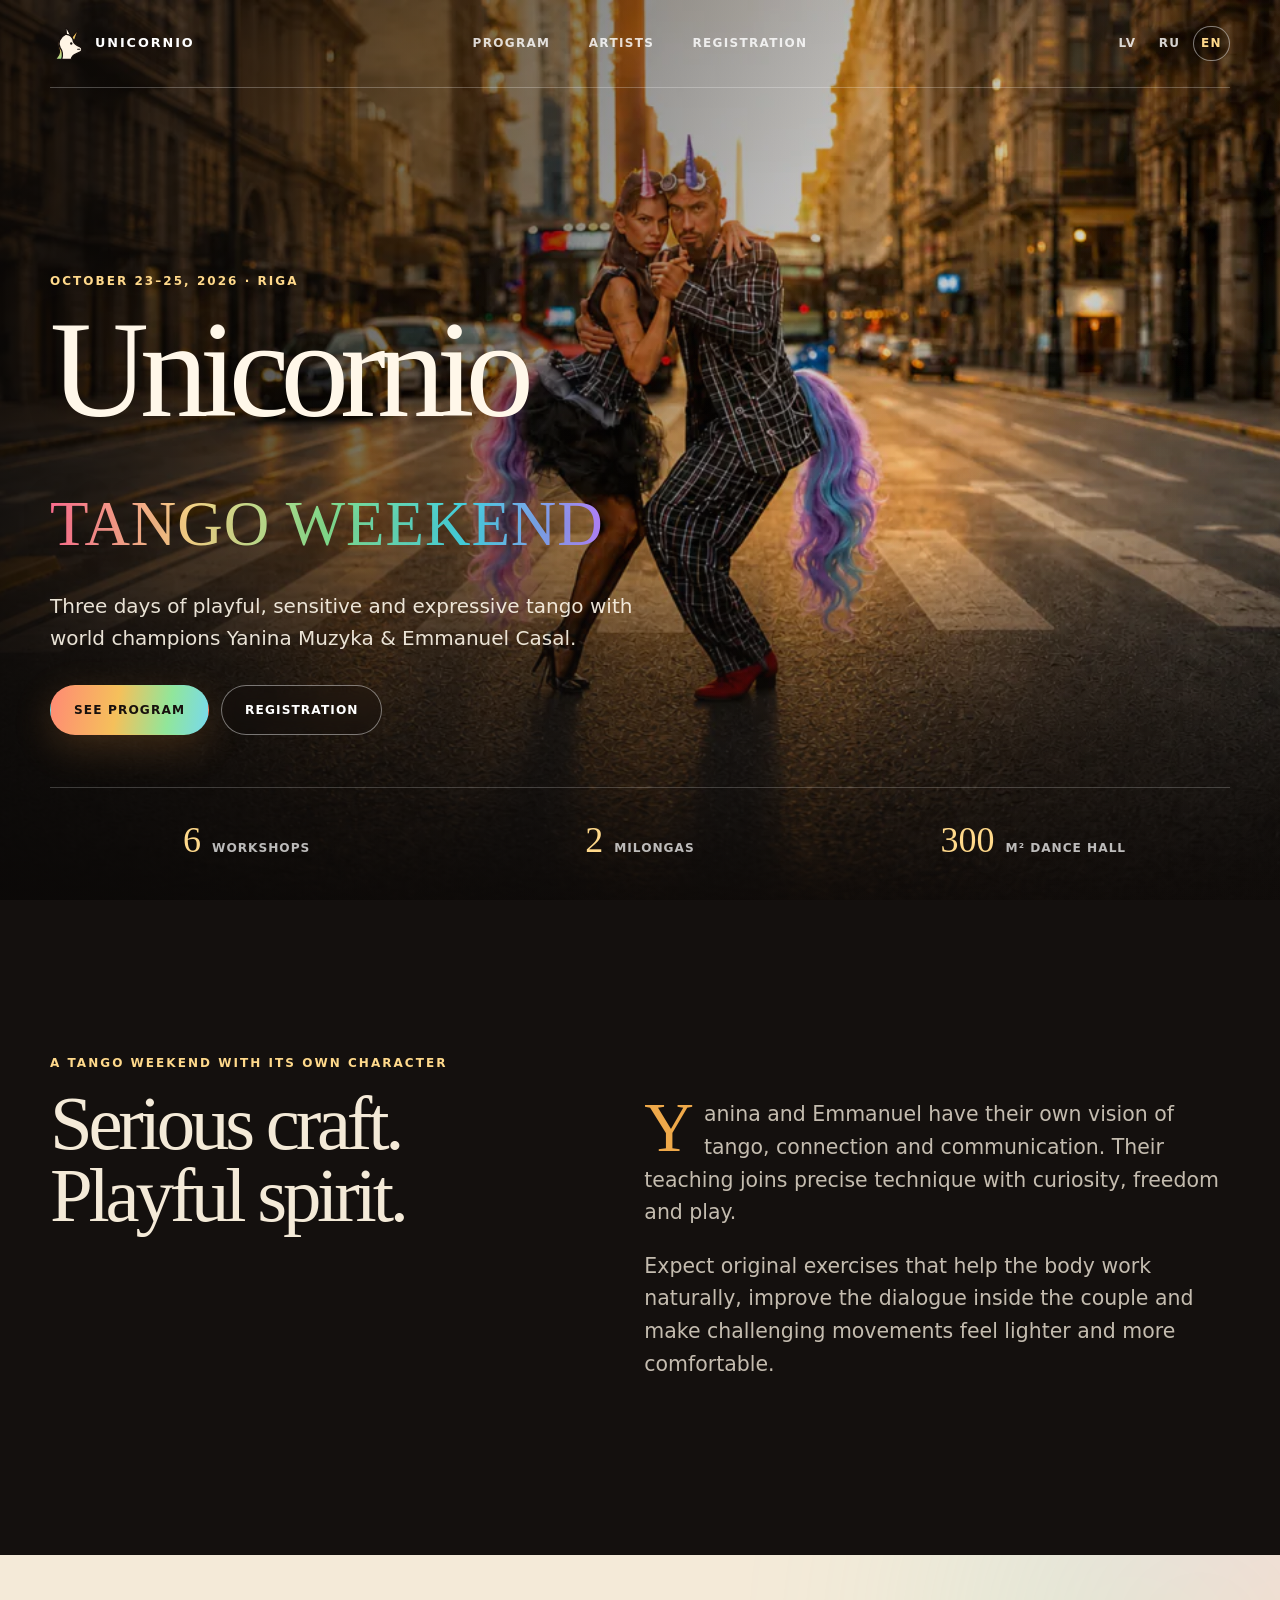
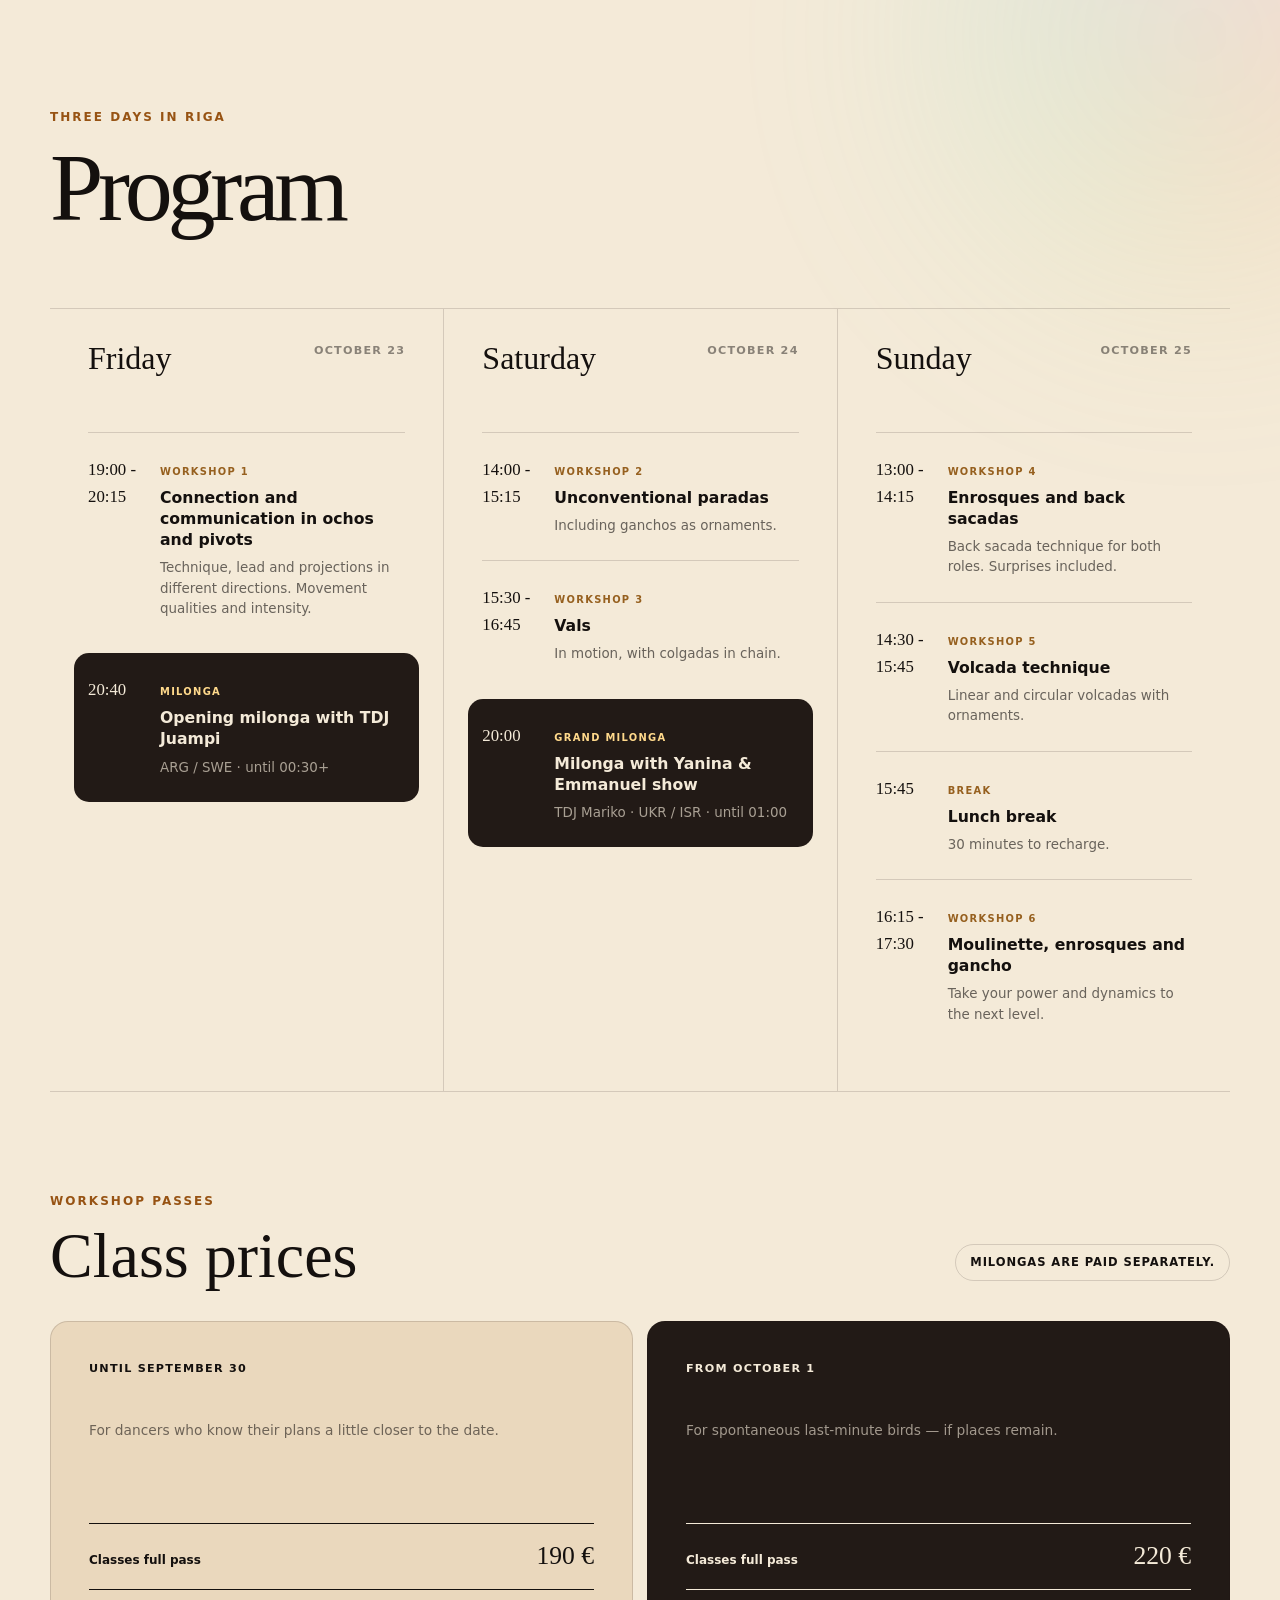
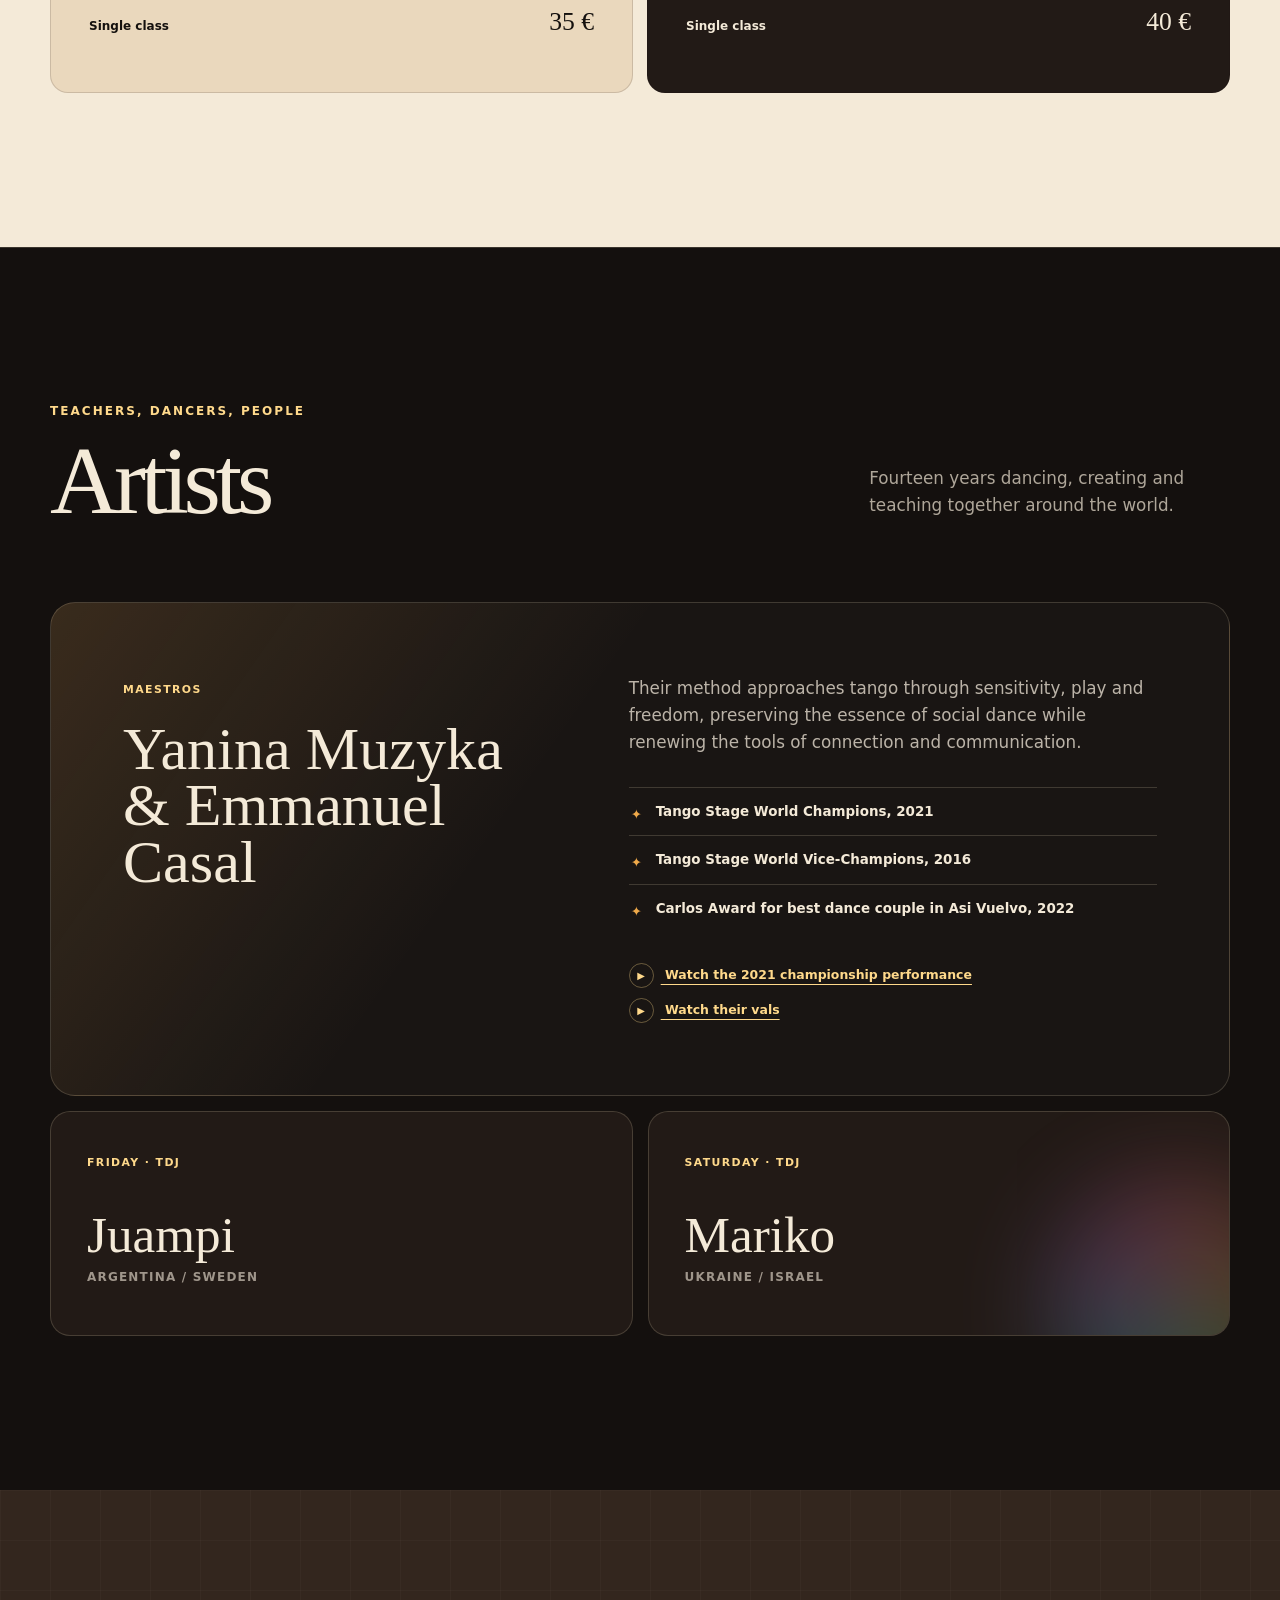
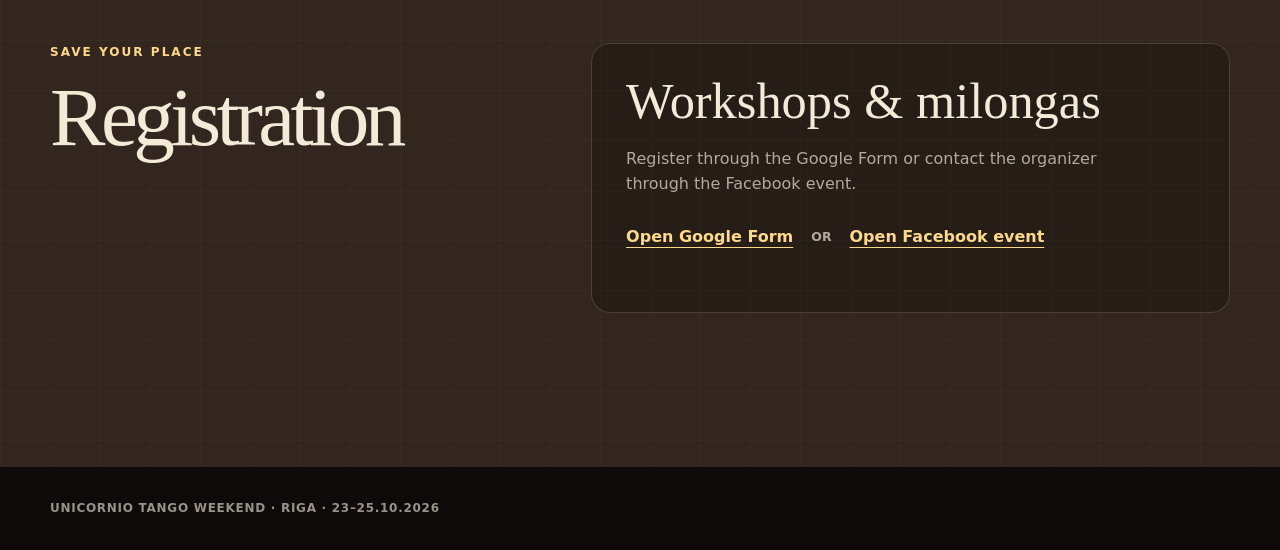
==== commit 813d91c8: "Optimize hero image delivery" ====
--- a/index.html
+++ b/index.html
@@ -45,11 +45,25 @@
     <main id="main">
       <section class="hero" aria-labelledby="hero-title">
         <div class="hero-image-wrap">
-          <img
-            class="hero-image"
-            src="assets/unicornio-cover.png"
-            alt="Yanina Muzyka and Emmanuel Casal dancing tango in a Riga street with unicorn details"
-          />
+          <picture>
+            <source
+              type="image/webp"
+              srcset="
+                assets/unicornio-cover-640.webp 640w,
+                assets/unicornio-cover-1280.webp 1280w,
+                assets/unicornio-cover-1733.webp 1733w
+              "
+              sizes="100vw"
+            />
+            <img
+              class="hero-image"
+              src="assets/unicornio-cover.png"
+              width="1733"
+              height="907"
+              fetchpriority="high"
+              alt="Yanina Muzyka and Emmanuel Casal dancing tango in a Riga street with unicorn details"
+            />
+          </picture>
           <div class="hero-image-shade" aria-hidden="true"></div>
         </div>
 
--- a/styles.css
+++ b/styles.css
@@ -172,6 +172,12 @@
   inset: 0;
 }
 
+.hero-image-wrap picture {
+  display: block;
+  width: 100%;
+  height: 100%;
+}
+
 .hero-image {
   width: 100%;
   height: 100%;
@@ -291,6 +297,7 @@
 .hero-facts div {
   display: flex;
   align-items: baseline;
+  justify-content: center;
   gap: 11px;
 }
 
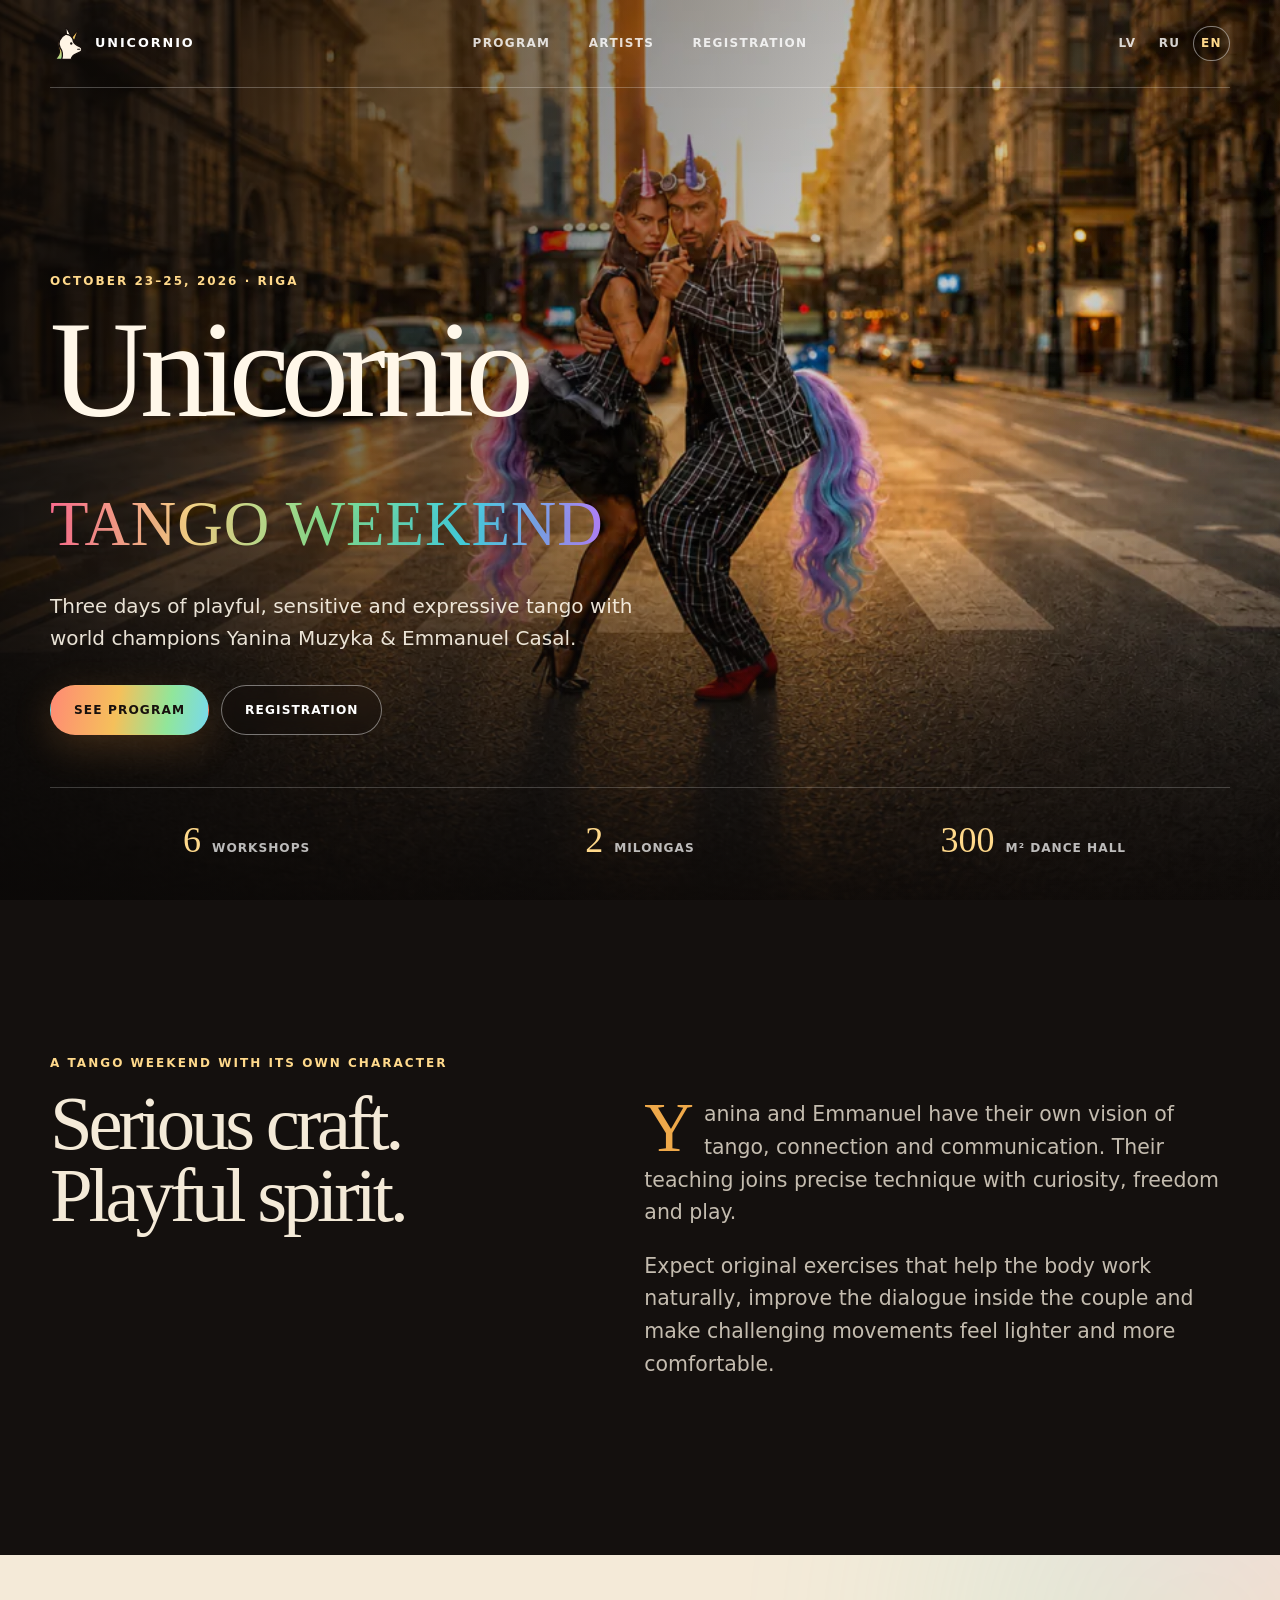
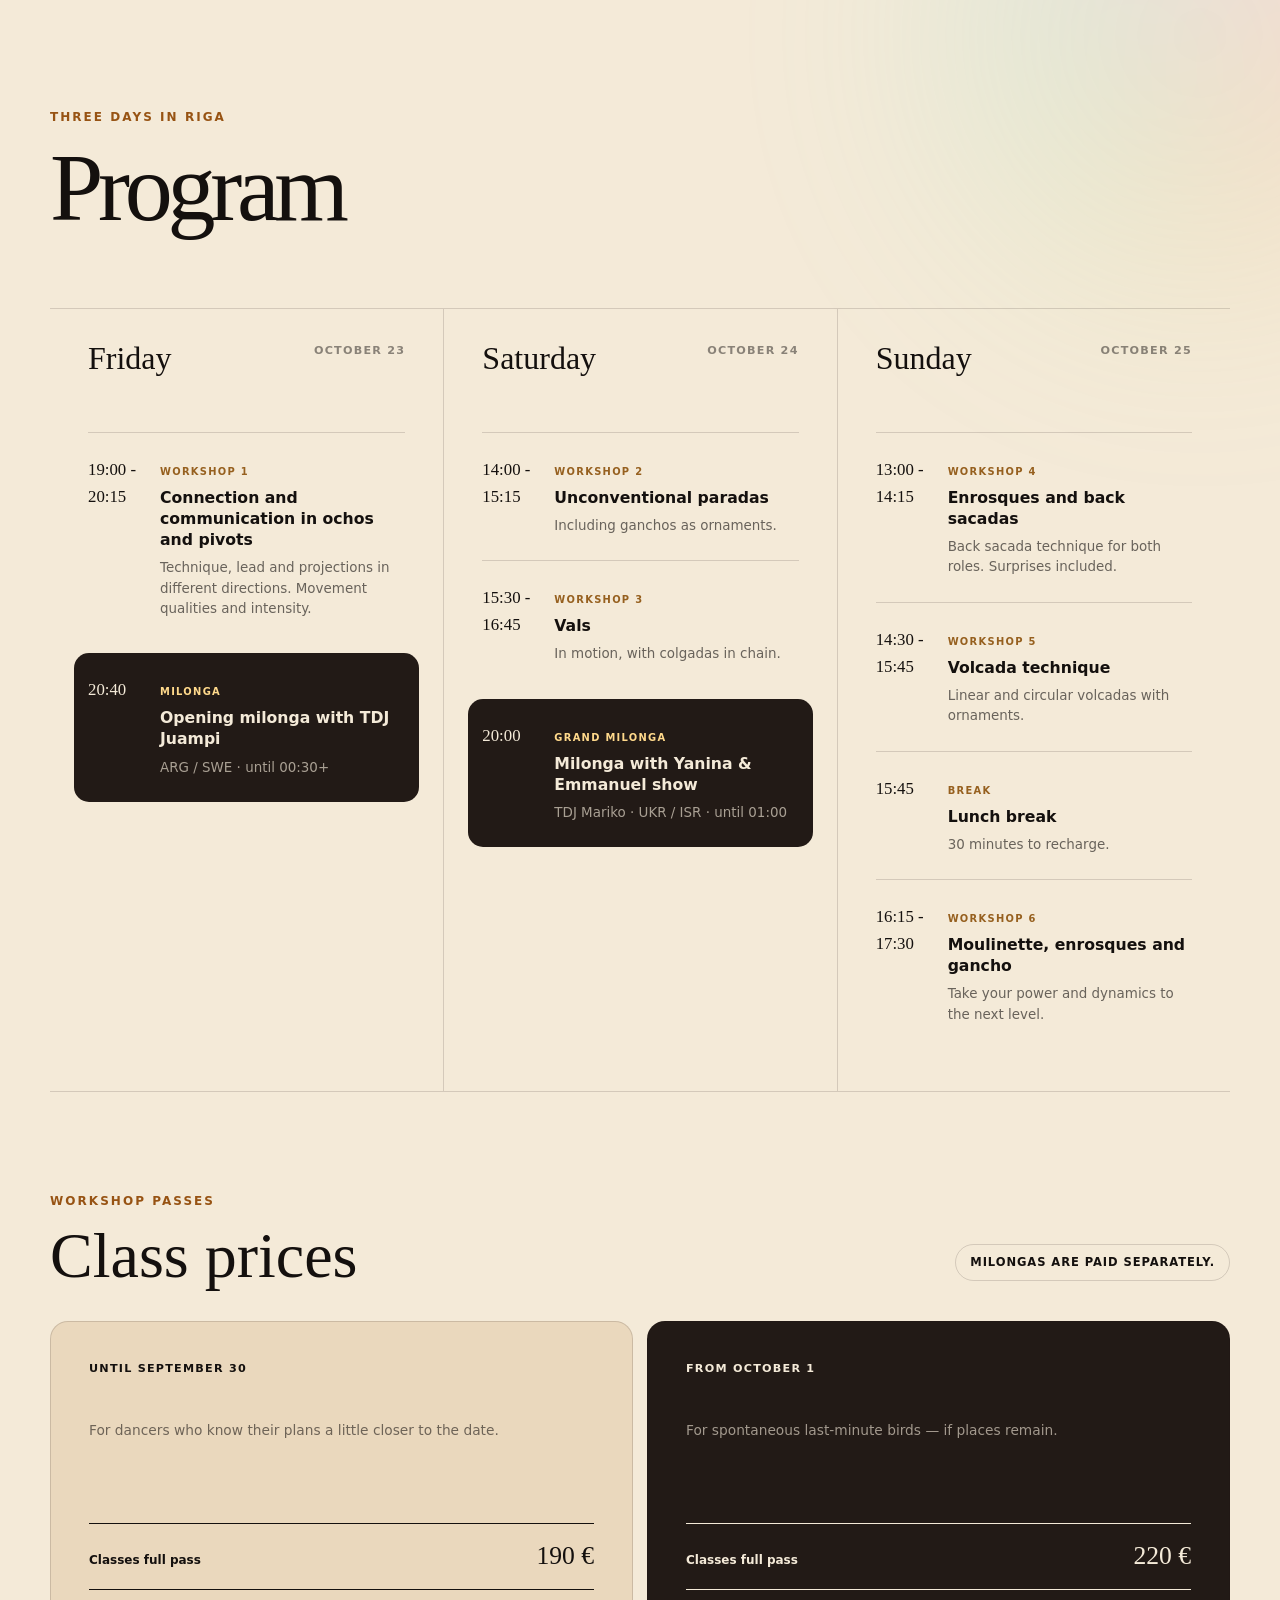
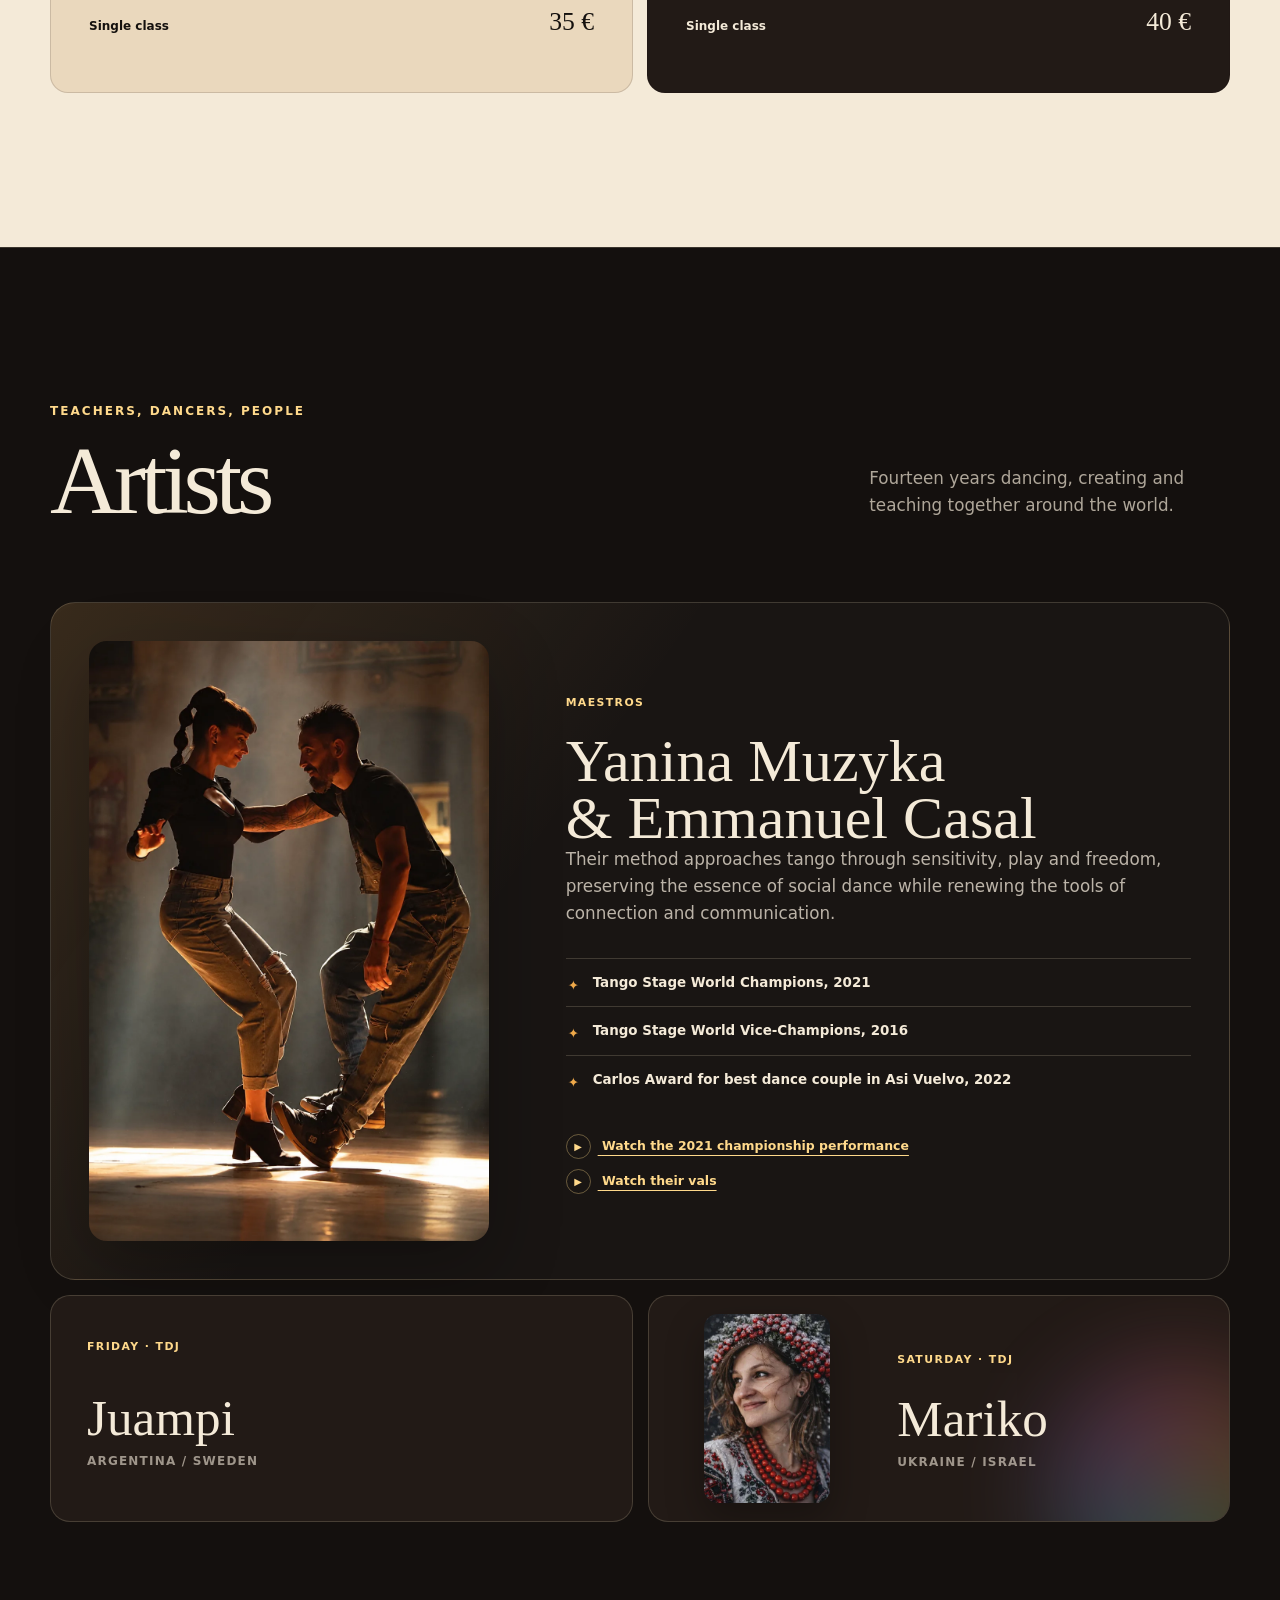
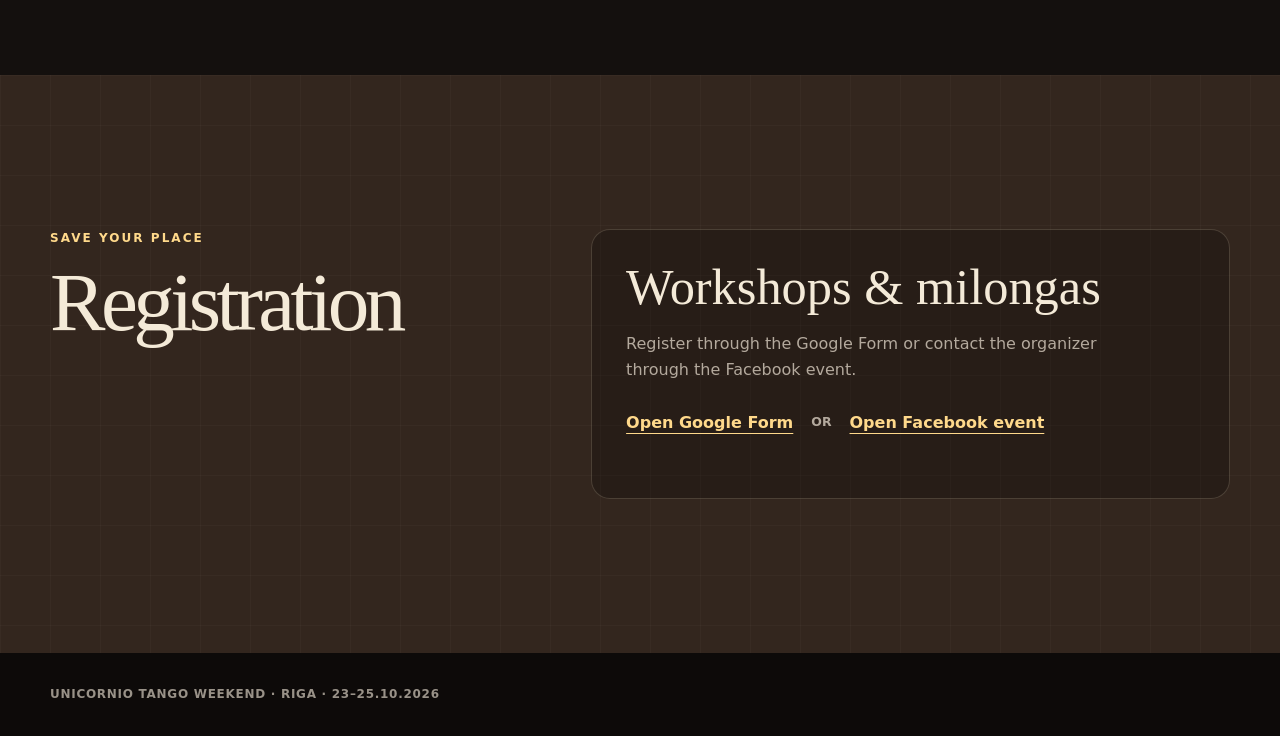
==== commit 20efc252: "Add artist portraits" ====
--- a/index.html
+++ b/index.html
@@ -139,25 +139,37 @@
           </div>
 
           <article class="maestros-card">
-            <div class="maestros-title">
-              <span data-i18n="maestrosLabel">Maestros</span>
-              <h3>Yanina Muzyka<br />&amp; Emmanuel Casal</h3>
-            </div>
-            <div class="maestros-copy">
-              <p data-i18n="maestrosBio">
-                Their method approaches tango through sensitivity, play and freedom, preserving
-                the essence of social dance while renewing the tools of connection and communication.
-              </p>
-              <ul class="achievements" id="achievements"></ul>
-              <div class="video-links">
-                <a href="https://youtu.be/jiVx8VYluPM" target="_blank" rel="noreferrer">
-                  <span aria-hidden="true">▶</span>
-                  <span data-i18n="videoChampions">Watch the 2021 championship performance</span>
-                </a>
-                <a href="https://www.youtube.com/watch?v=4IIaq4v3_SM" target="_blank" rel="noreferrer">
-                  <span aria-hidden="true">▶</span>
-                  <span data-i18n="videoVals">Watch their vals</span>
-                </a>
+            <div class="maestros-photo">
+              <img
+                src="assets/yanina-emmanuel-teachers.webp"
+                width="1024"
+                height="1536"
+                loading="lazy"
+                decoding="async"
+                alt="Yanina Muzyka and Emmanuel Casal dancing together"
+              />
+            </div>
+            <div class="maestros-content">
+              <div class="maestros-title">
+                <span data-i18n="maestrosLabel">Maestros</span>
+                <h3>Yanina Muzyka<br />&amp; Emmanuel Casal</h3>
+              </div>
+              <div class="maestros-copy">
+                <p data-i18n="maestrosBio">
+                  Their method approaches tango through sensitivity, play and freedom, preserving
+                  the essence of social dance while renewing the tools of connection and communication.
+                </p>
+                <ul class="achievements" id="achievements"></ul>
+                <div class="video-links">
+                  <a href="https://youtu.be/jiVx8VYluPM" target="_blank" rel="noreferrer">
+                    <span aria-hidden="true">▶</span>
+                    <span data-i18n="videoChampions">Watch the 2021 championship performance</span>
+                  </a>
+                  <a href="https://www.youtube.com/watch?v=4IIaq4v3_SM" target="_blank" rel="noreferrer">
+                    <span aria-hidden="true">▶</span>
+                    <span data-i18n="videoVals">Watch their vals</span>
+                  </a>
+                </div>
               </div>
             </div>
           </article>
@@ -168,10 +180,22 @@
               <h3>Juampi</h3>
               <p>Argentina / Sweden</p>
             </article>
-            <article class="dj-card rainbow-card">
-              <span>Saturday · TDJ</span>
-              <h3>Mariko</h3>
-              <p>Ukraine / Israel</p>
+            <article class="dj-card dj-card-with-photo rainbow-card">
+              <div class="dj-photo">
+                <img
+                  src="assets/mariko-tdj.webp"
+                  width="512"
+                  height="512"
+                  loading="lazy"
+                  decoding="async"
+                  alt="Portrait of Mariko"
+                />
+              </div>
+              <div class="dj-card-content">
+                <span>Saturday · TDJ</span>
+                <h3>Mariko</h3>
+                <p>Ukraine / Israel</p>
+              </div>
             </article>
           </div>
         </div>
--- a/styles.css
+++ b/styles.css
@@ -585,15 +585,35 @@
 
 .maestros-card {
   display: grid;
-  grid-template-columns: 0.85fr 1.15fr;
-  gap: clamp(45px, 9vw, 125px);
+  grid-template-columns: minmax(260px, 0.78fr) minmax(0, 1.22fr);
+  align-items: center;
+  gap: clamp(36px, 6vw, 82px);
   margin-top: 76px;
-  padding: clamp(34px, 6vw, 72px);
+  padding: clamp(20px, 3vw, 38px);
   border: 1px solid var(--line-dark);
   border-radius: 25px;
   background:
     linear-gradient(125deg, rgba(255, 180, 89, 0.14), transparent 40%),
     rgba(255, 255, 255, 0.025);
+}
+
+.maestros-photo {
+  width: 100%;
+  max-width: 440px;
+  overflow: hidden;
+  justify-self: center;
+  border-radius: 18px;
+  box-shadow: 0 24px 70px rgba(0, 0, 0, 0.28);
+}
+
+.maestros-photo img {
+  display: block;
+  width: 100%;
+  height: auto;
+}
+
+.maestros-content {
+  min-width: 0;
 }
 
 .maestros-title > span,
@@ -679,12 +699,54 @@
   background: var(--ink-soft);
 }
 
+.dj-card-with-photo {
+  display: grid;
+  grid-template-columns: minmax(110px, 0.78fr) minmax(0, 1.22fr);
+  align-items: center;
+  gap: clamp(18px, 3vw, 30px);
+  padding: 18px;
+}
+
+.dj-photo {
+  width: 100%;
+  max-width: 126px;
+  aspect-ratio: 2 / 3;
+  overflow: hidden;
+  justify-self: center;
+  border-radius: 14px;
+  box-shadow: 0 16px 38px rgba(0, 0, 0, 0.3);
+}
+
+.dj-photo img {
+  display: block;
+  width: 100%;
+  height: 100%;
+  object-fit: cover;
+  object-position: 50% 42%;
+}
+
+.dj-card-content {
+  min-width: 0;
+}
+
+.dj-card-content > span {
+  color: var(--gold-bright);
+  font-size: 0.68rem;
+  font-weight: 850;
+  letter-spacing: 0.13em;
+  text-transform: uppercase;
+}
+
 .dj-card h3 {
   margin: 35px 0 0;
   font-family: var(--display);
   font-size: 3.2rem;
   font-weight: 500;
   line-height: 1;
+}
+
+.dj-card-with-photo h3 {
+  margin-top: 23px;
 }
 
 .dj-card p {
@@ -712,6 +774,12 @@
   content: "";
   filter: blur(48px);
   opacity: 0.25;
+  z-index: 0;
+}
+
+.rainbow-card > * {
+  position: relative;
+  z-index: 1;
 }
 
 .registration-section {
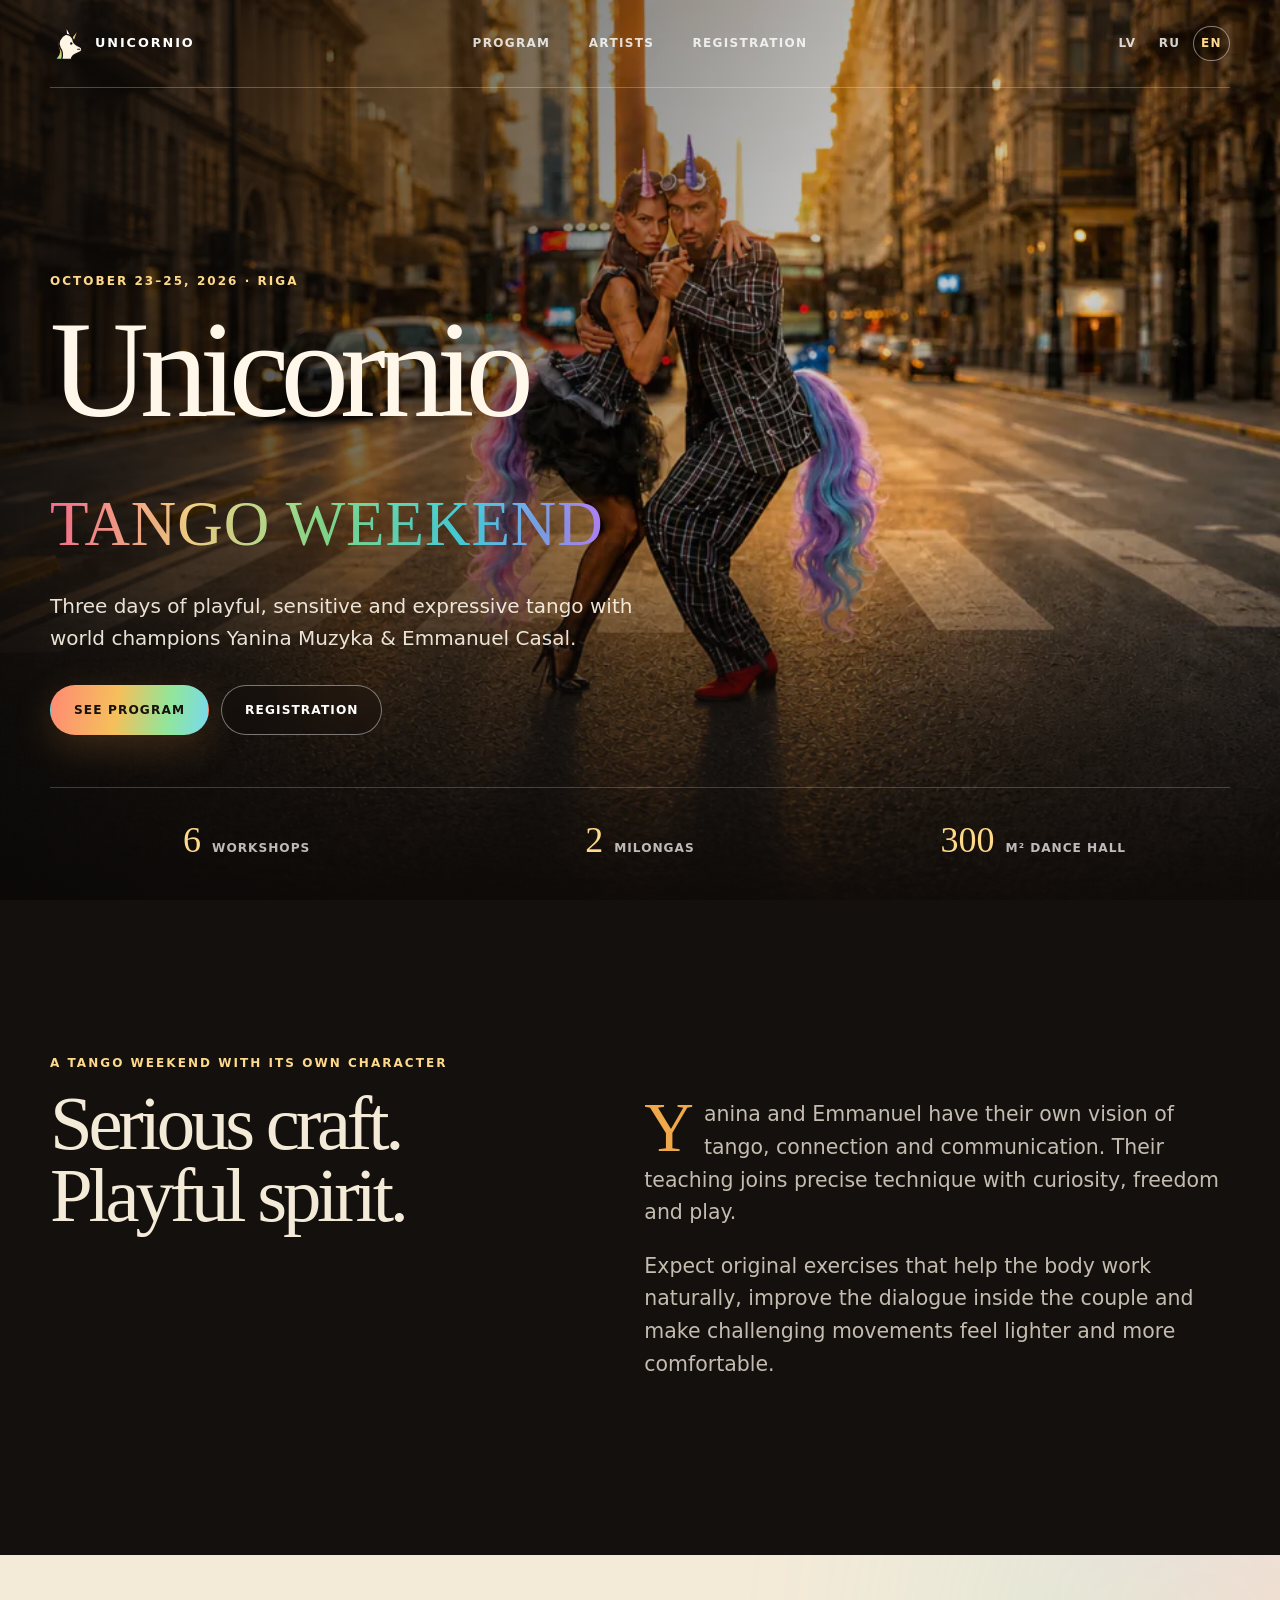
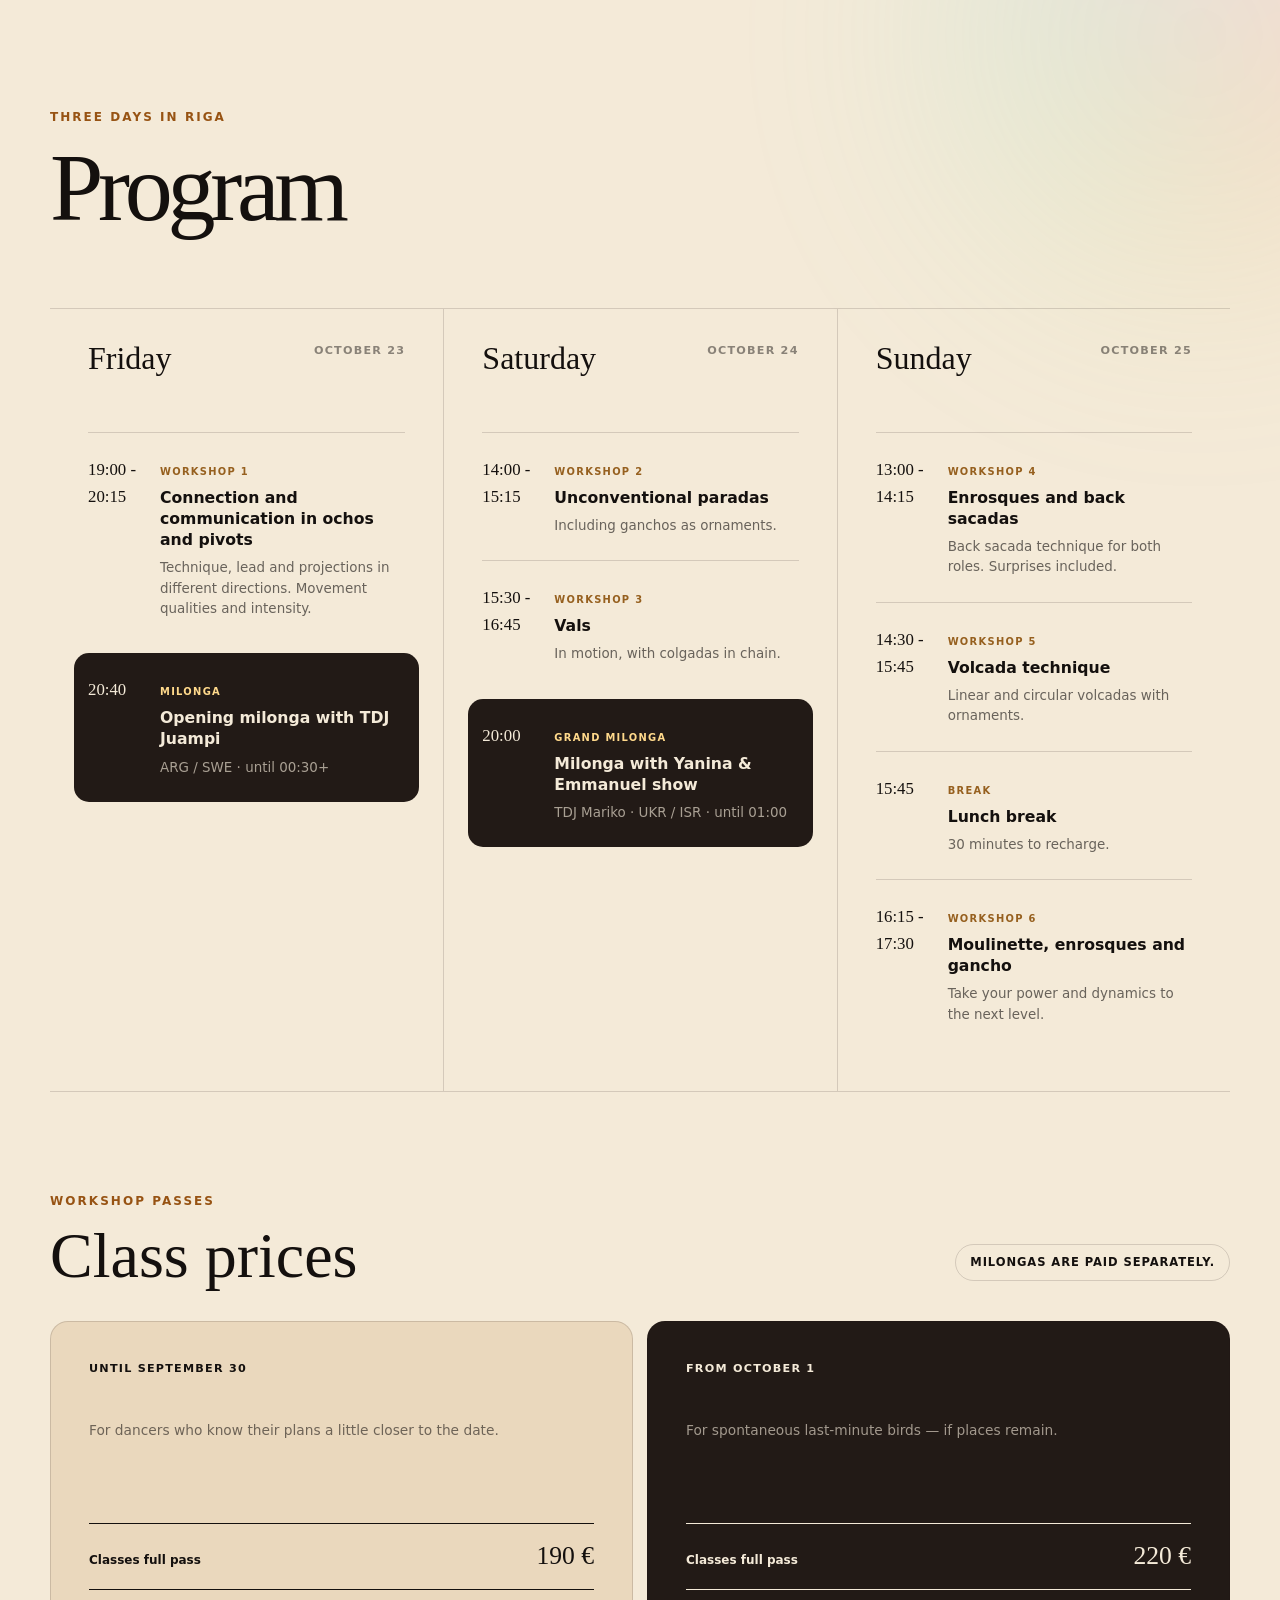
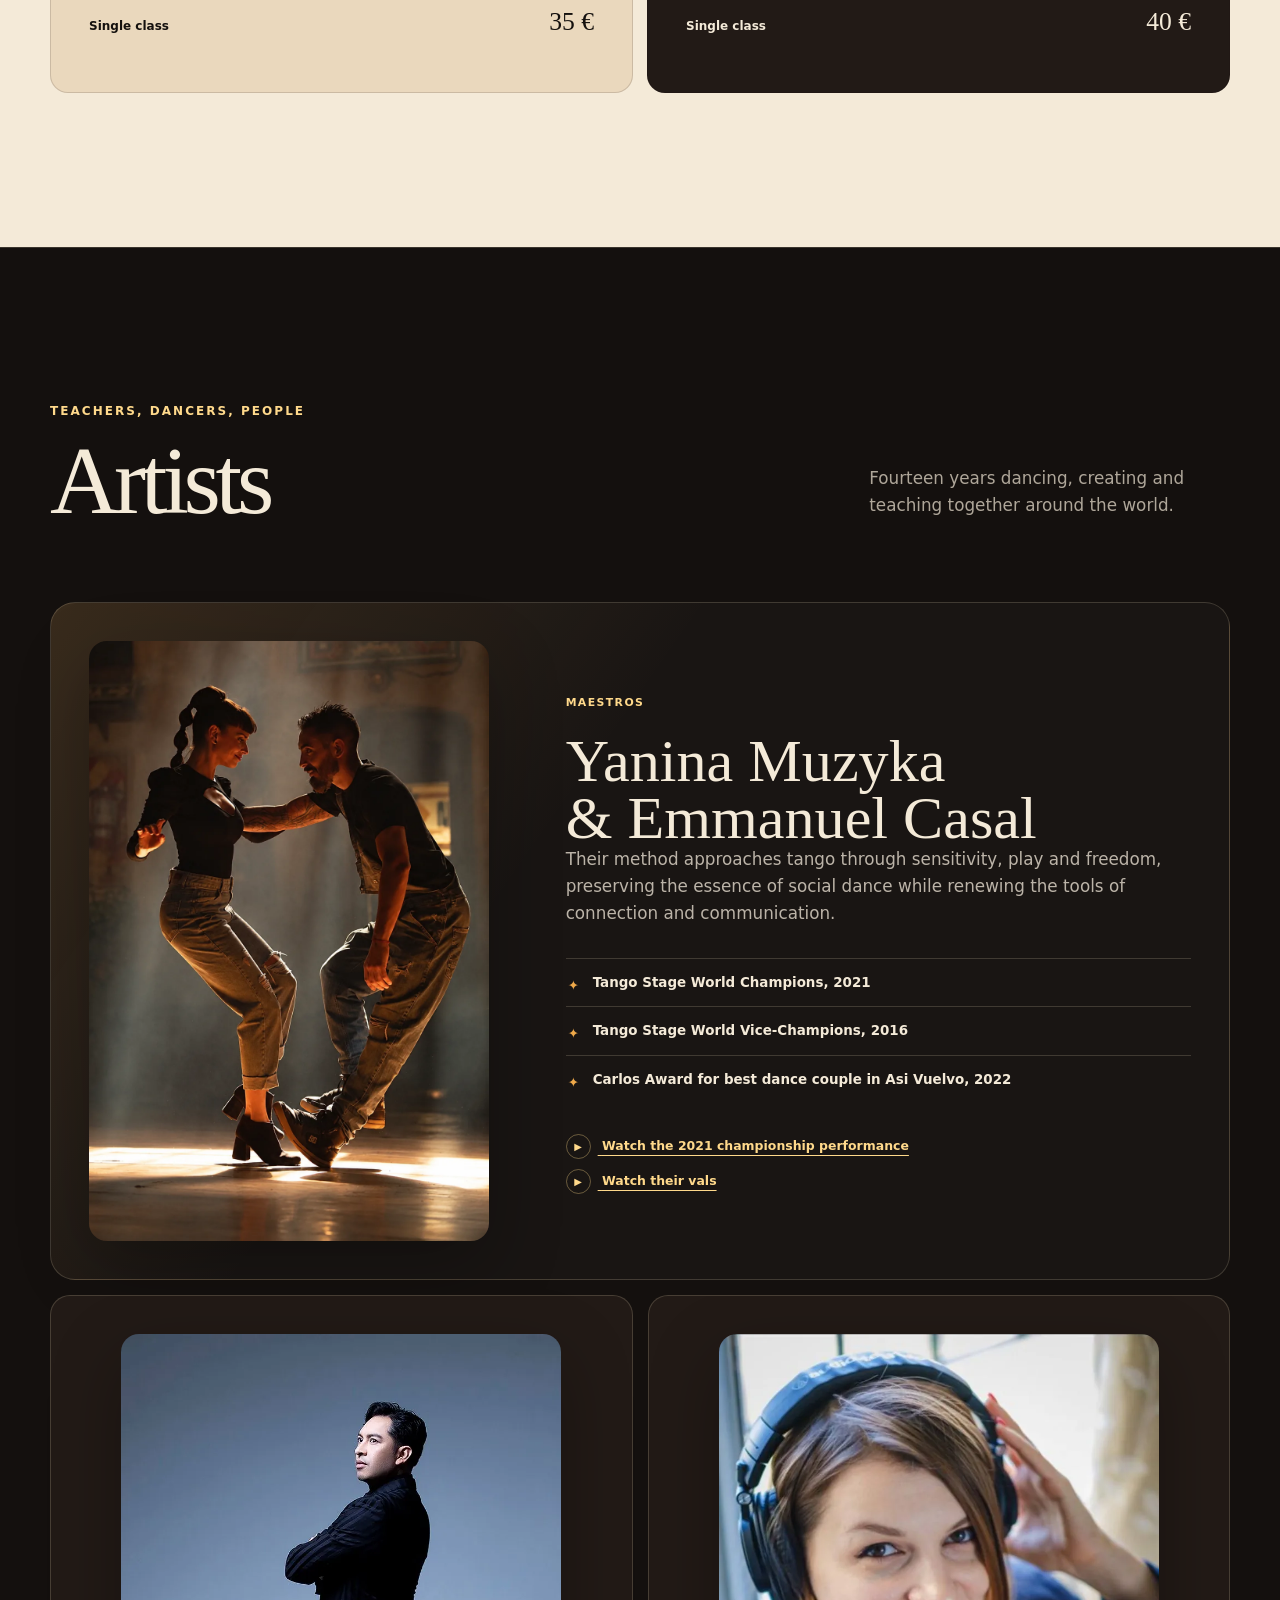
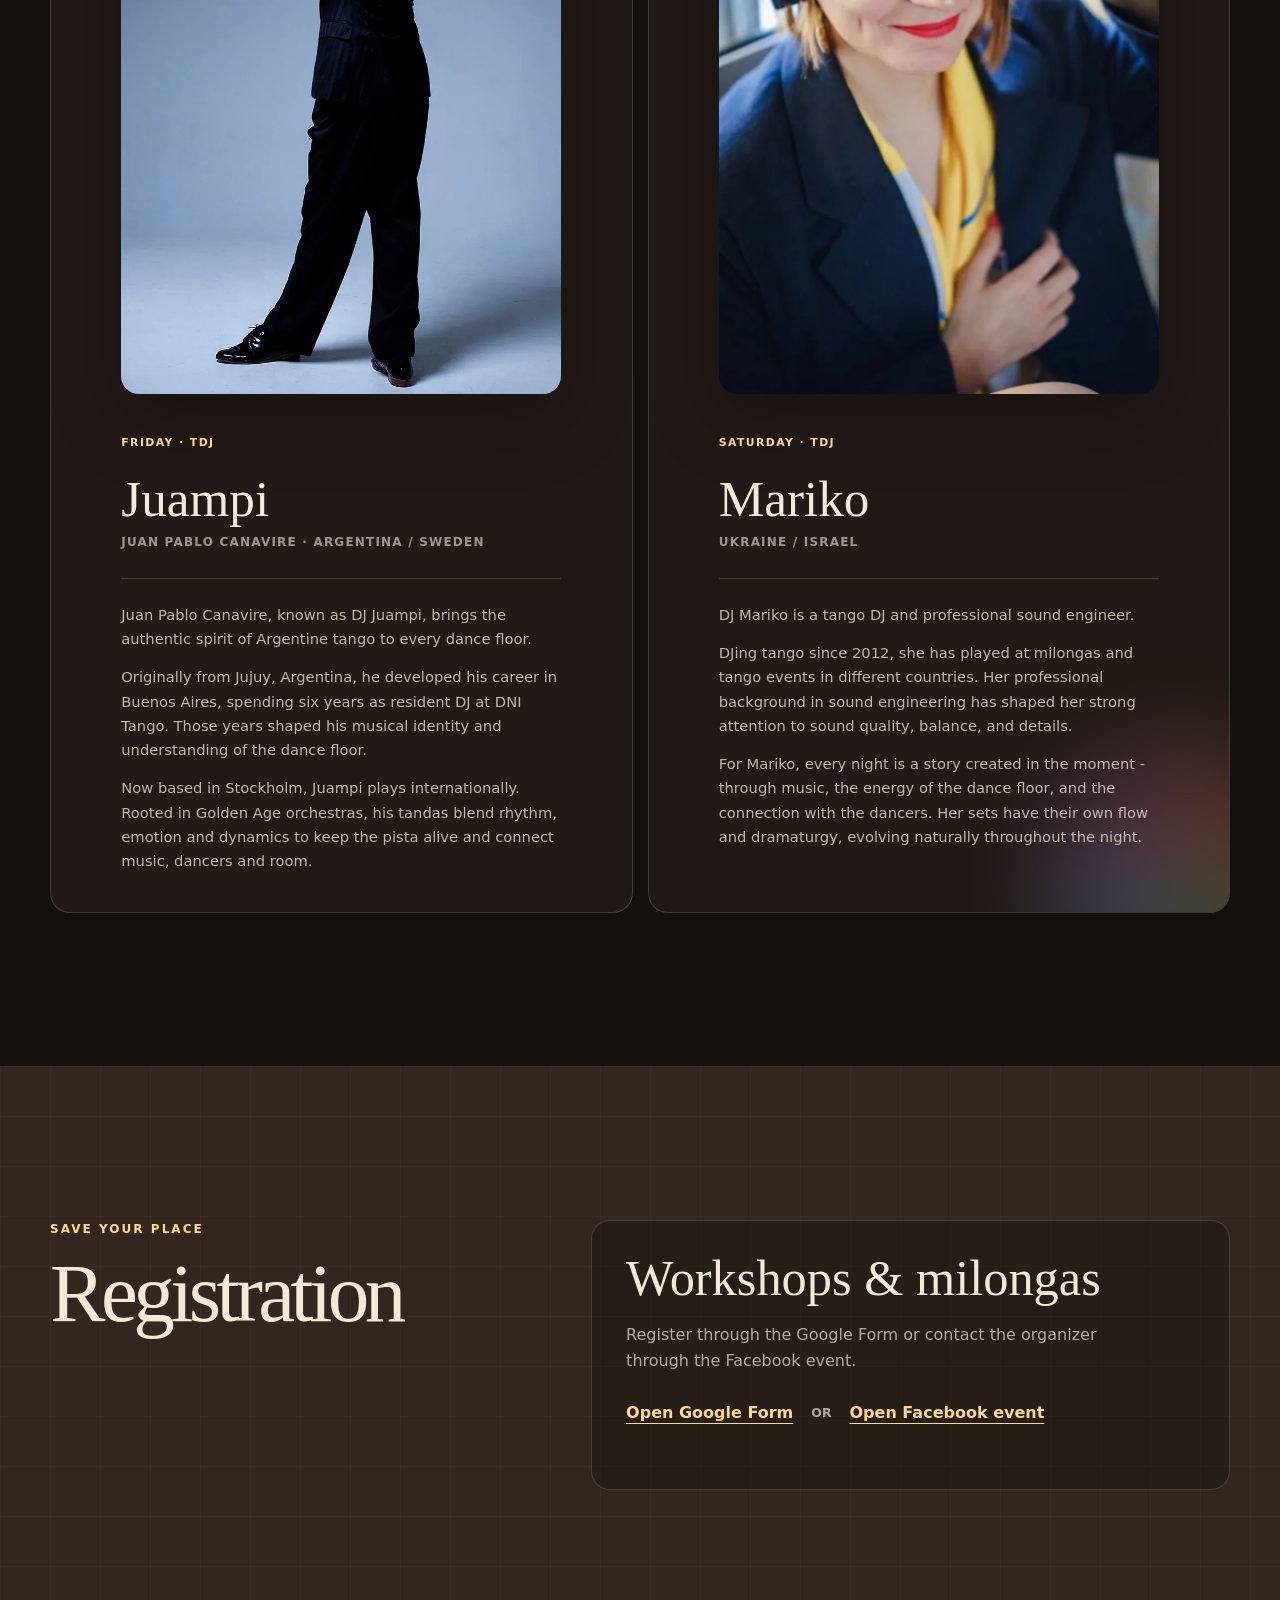
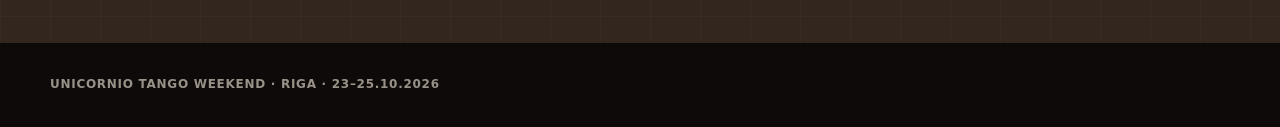
==== commit 6629b44f: "Add DJ portraits and biographies" ====
--- a/index.html
+++ b/index.html
@@ -175,17 +175,45 @@
           </article>
 
           <div class="dj-grid">
-            <article class="dj-card">
-              <span>Friday · TDJ</span>
-              <h3>Juampi</h3>
-              <p>Argentina / Sweden</p>
+            <article class="dj-card dj-card-with-photo">
+              <div class="dj-photo">
+                <img
+                  src="assets/juampi-tdj.webp"
+                  width="800"
+                  height="1200"
+                  loading="lazy"
+                  decoding="async"
+                  alt="Portrait of Juampi"
+                />
+              </div>
+              <div class="dj-card-content">
+                <span>Friday · TDJ</span>
+                <h3>Juampi</h3>
+                <p>Juan Pablo Canavire · Argentina / Sweden</p>
+                <div class="dj-bio">
+                  <p data-i18n="juampiBio1">
+                    Juan Pablo Canavire, known as DJ Juampi, brings the authentic spirit of Argentine
+                    tango to every dance floor.
+                  </p>
+                  <p data-i18n="juampiBio2">
+                    Originally from Jujuy, Argentina, he developed his career in Buenos Aires, spending
+                    six years as resident DJ at DNI Tango. Those years shaped his musical identity and
+                    understanding of the dance floor.
+                  </p>
+                  <p data-i18n="juampiBio3">
+                    Now based in Stockholm, Juampi plays internationally. Rooted in Golden Age orchestras,
+                    his tandas blend rhythm, emotion and dynamics to keep the pista alive and connect
+                    music, dancers and room.
+                  </p>
+                </div>
+              </div>
             </article>
             <article class="dj-card dj-card-with-photo rainbow-card">
               <div class="dj-photo">
                 <img
                   src="assets/mariko-tdj.webp"
-                  width="512"
-                  height="512"
+                  width="800"
+                  height="1200"
                   loading="lazy"
                   decoding="async"
                   alt="Portrait of Mariko"
@@ -195,6 +223,19 @@
                 <span>Saturday · TDJ</span>
                 <h3>Mariko</h3>
                 <p>Ukraine / Israel</p>
+                <div class="dj-bio">
+                  <p data-i18n="marikoBio1">DJ Mariko is a tango DJ and professional sound engineer.</p>
+                  <p data-i18n="marikoBio2">
+                    DJing tango since 2012, she has played at milongas and tango events in different
+                    countries. Her professional background in sound engineering has shaped her strong
+                    attention to sound quality, balance, and details.
+                  </p>
+                  <p data-i18n="marikoBio3">
+                    For Mariko, every night is a story created in the moment - through music, the energy
+                    of the dance floor, and the connection with the dancers. Her sets have their own flow
+                    and dramaturgy, evolving naturally throughout the night.
+                  </p>
+                </div>
               </div>
             </article>
           </div>
--- a/styles.css
+++ b/styles.css
@@ -597,7 +597,8 @@
     rgba(255, 255, 255, 0.025);
 }
 
-.maestros-photo {
+.maestros-photo,
+.dj-photo {
   width: 100%;
   max-width: 440px;
   overflow: hidden;
@@ -606,7 +607,8 @@
   box-shadow: 0 24px 70px rgba(0, 0, 0, 0.28);
 }
 
-.maestros-photo img {
+.maestros-photo img,
+.dj-photo img {
   display: block;
   width: 100%;
   height: auto;
@@ -700,32 +702,20 @@
 }
 
 .dj-card-with-photo {
-  display: grid;
-  grid-template-columns: minmax(110px, 0.78fr) minmax(0, 1.22fr);
+  display: flex;
+  flex-direction: column;
   align-items: center;
-  gap: clamp(18px, 3vw, 30px);
-  padding: 18px;
+  padding: clamp(20px, 3vw, 38px);
 }
 
 .dj-photo {
+  flex: 0 0 auto;
+}
+
+.dj-card-content {
   width: 100%;
-  max-width: 126px;
-  aspect-ratio: 2 / 3;
-  overflow: hidden;
-  justify-self: center;
-  border-radius: 14px;
-  box-shadow: 0 16px 38px rgba(0, 0, 0, 0.3);
-}
-
-.dj-photo img {
-  display: block;
-  width: 100%;
-  height: 100%;
-  object-fit: cover;
-  object-position: 50% 42%;
-}
-
-.dj-card-content {
+  max-width: 440px;
+  margin-top: clamp(24px, 3vw, 34px);
   min-width: 0;
 }
 
@@ -746,16 +736,36 @@
 }
 
 .dj-card-with-photo h3 {
-  margin-top: 23px;
-}
-
-.dj-card p {
+  margin-top: 20px;
+}
+
+.dj-card-content > p {
   margin: 8px 0 0;
   color: rgba(255, 245, 228, 0.57);
   font-size: 0.75rem;
   font-weight: 700;
   letter-spacing: 0.1em;
   text-transform: uppercase;
+}
+
+.dj-bio {
+  margin-top: 26px;
+  padding-top: 24px;
+  border-top: 1px solid var(--line-dark);
+}
+
+.dj-bio p {
+  margin: 0;
+  color: rgba(255, 245, 229, 0.71);
+  font-size: 0.92rem;
+  font-weight: 400;
+  letter-spacing: 0;
+  line-height: 1.65;
+  text-transform: none;
+}
+
+.dj-bio p + p {
+  margin-top: 14px;
 }
 
 .rainbow-card {
@@ -1039,7 +1049,8 @@
     border-radius: 12px;
   }
 
-  .maestros-card {
+  .maestros-card,
+  .dj-card-with-photo {
     padding: 28px 22px;
   }
 
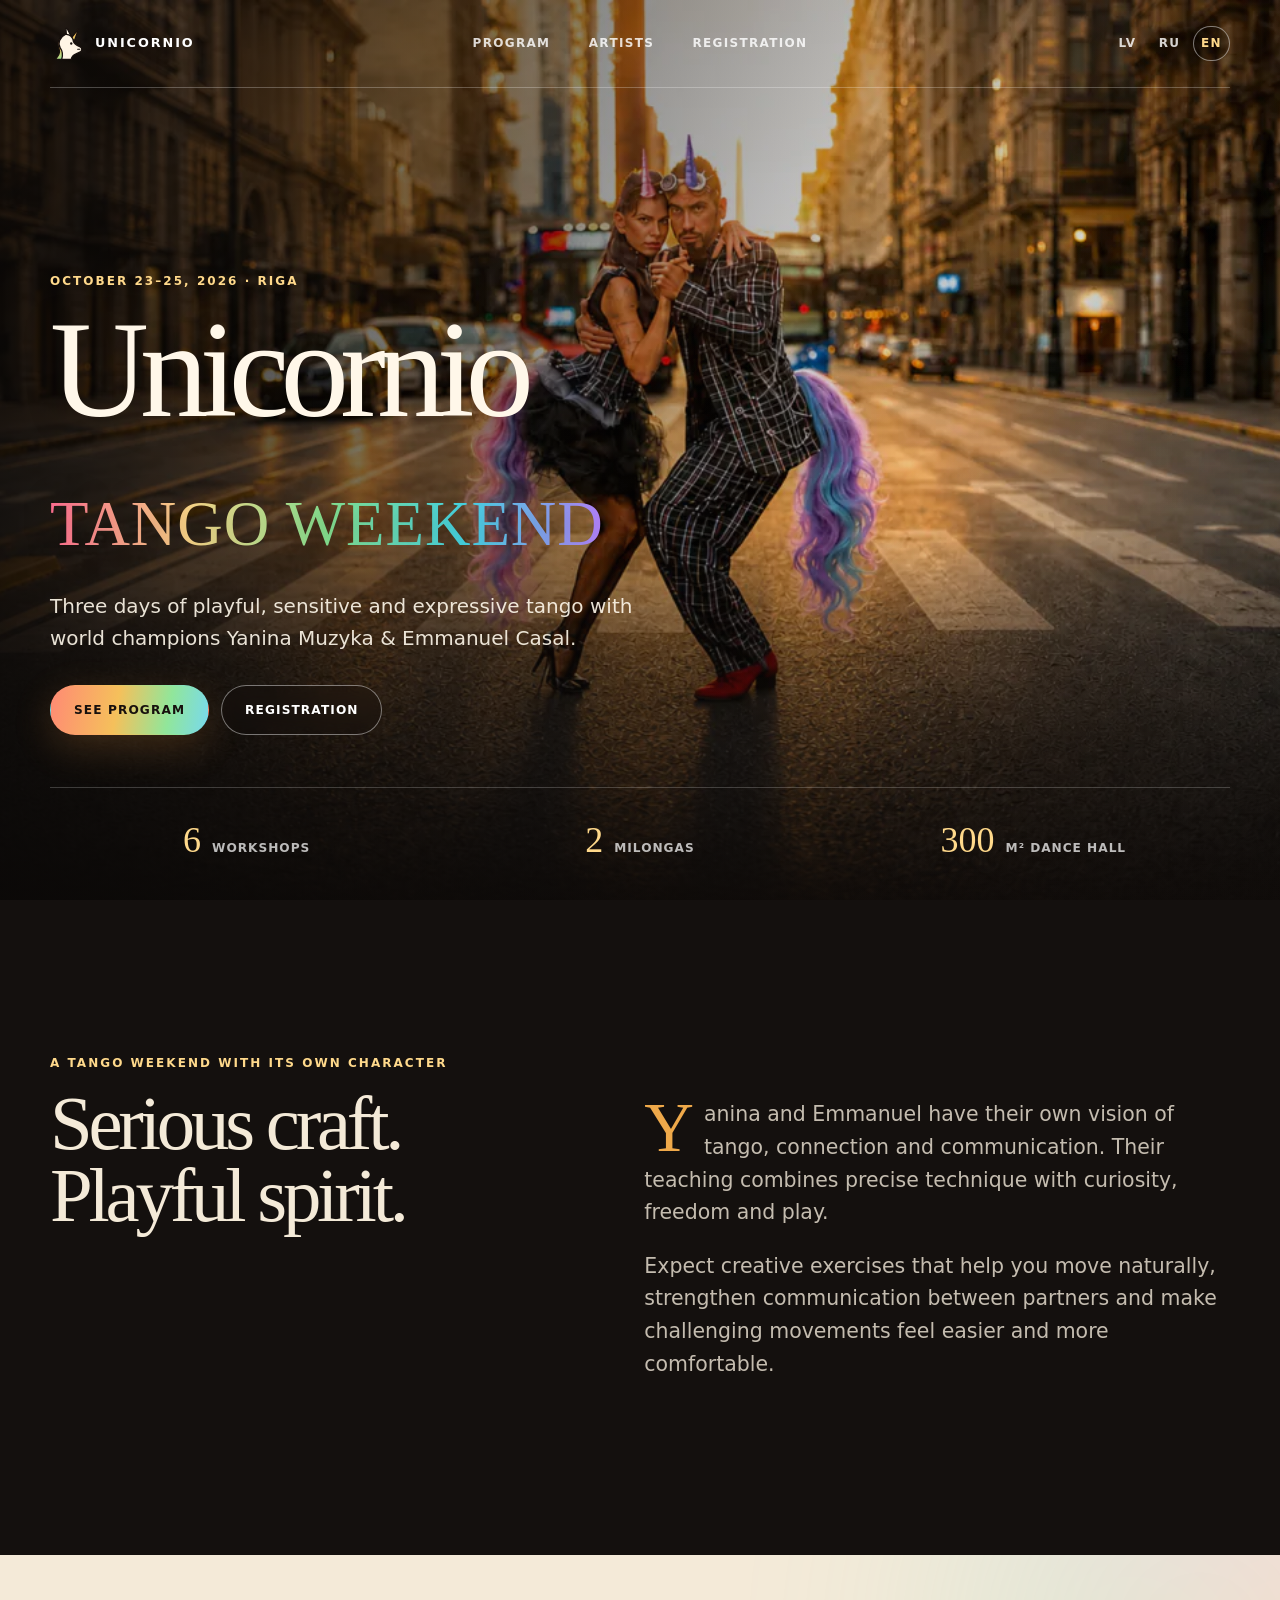
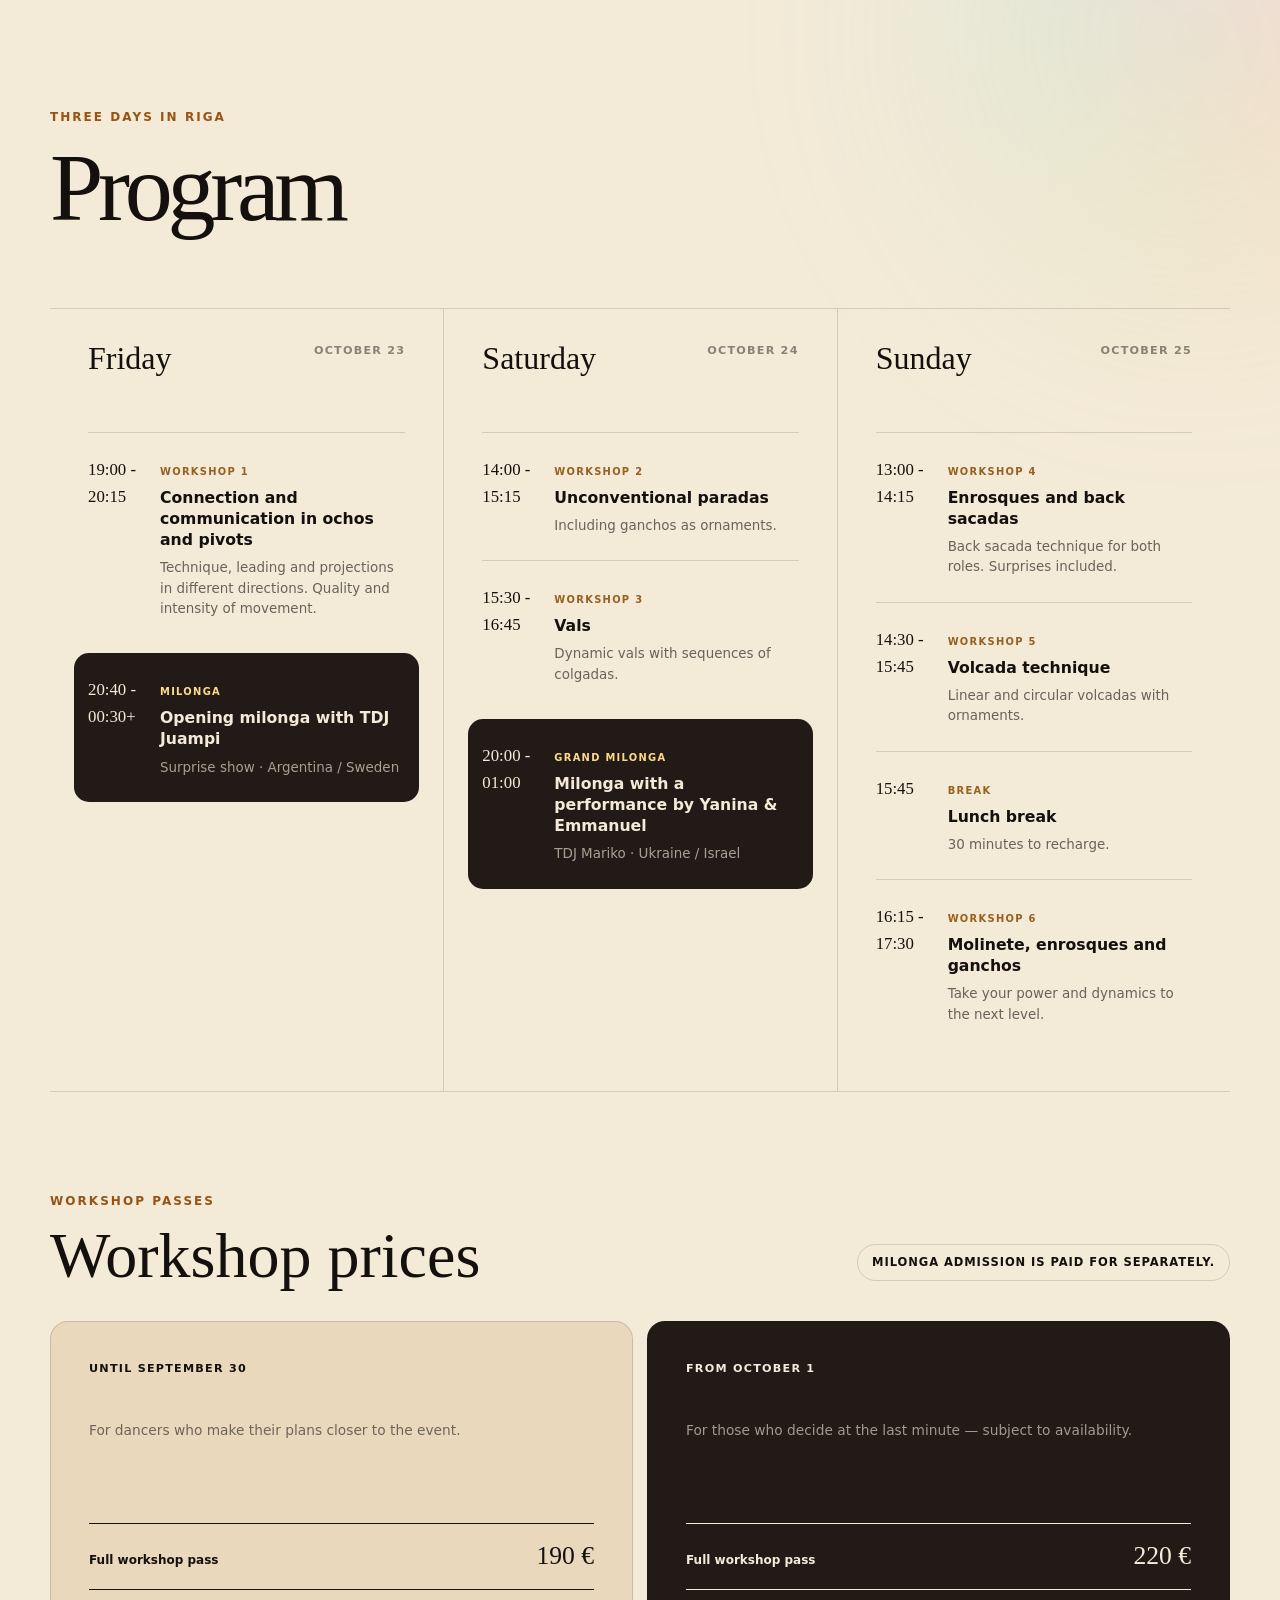
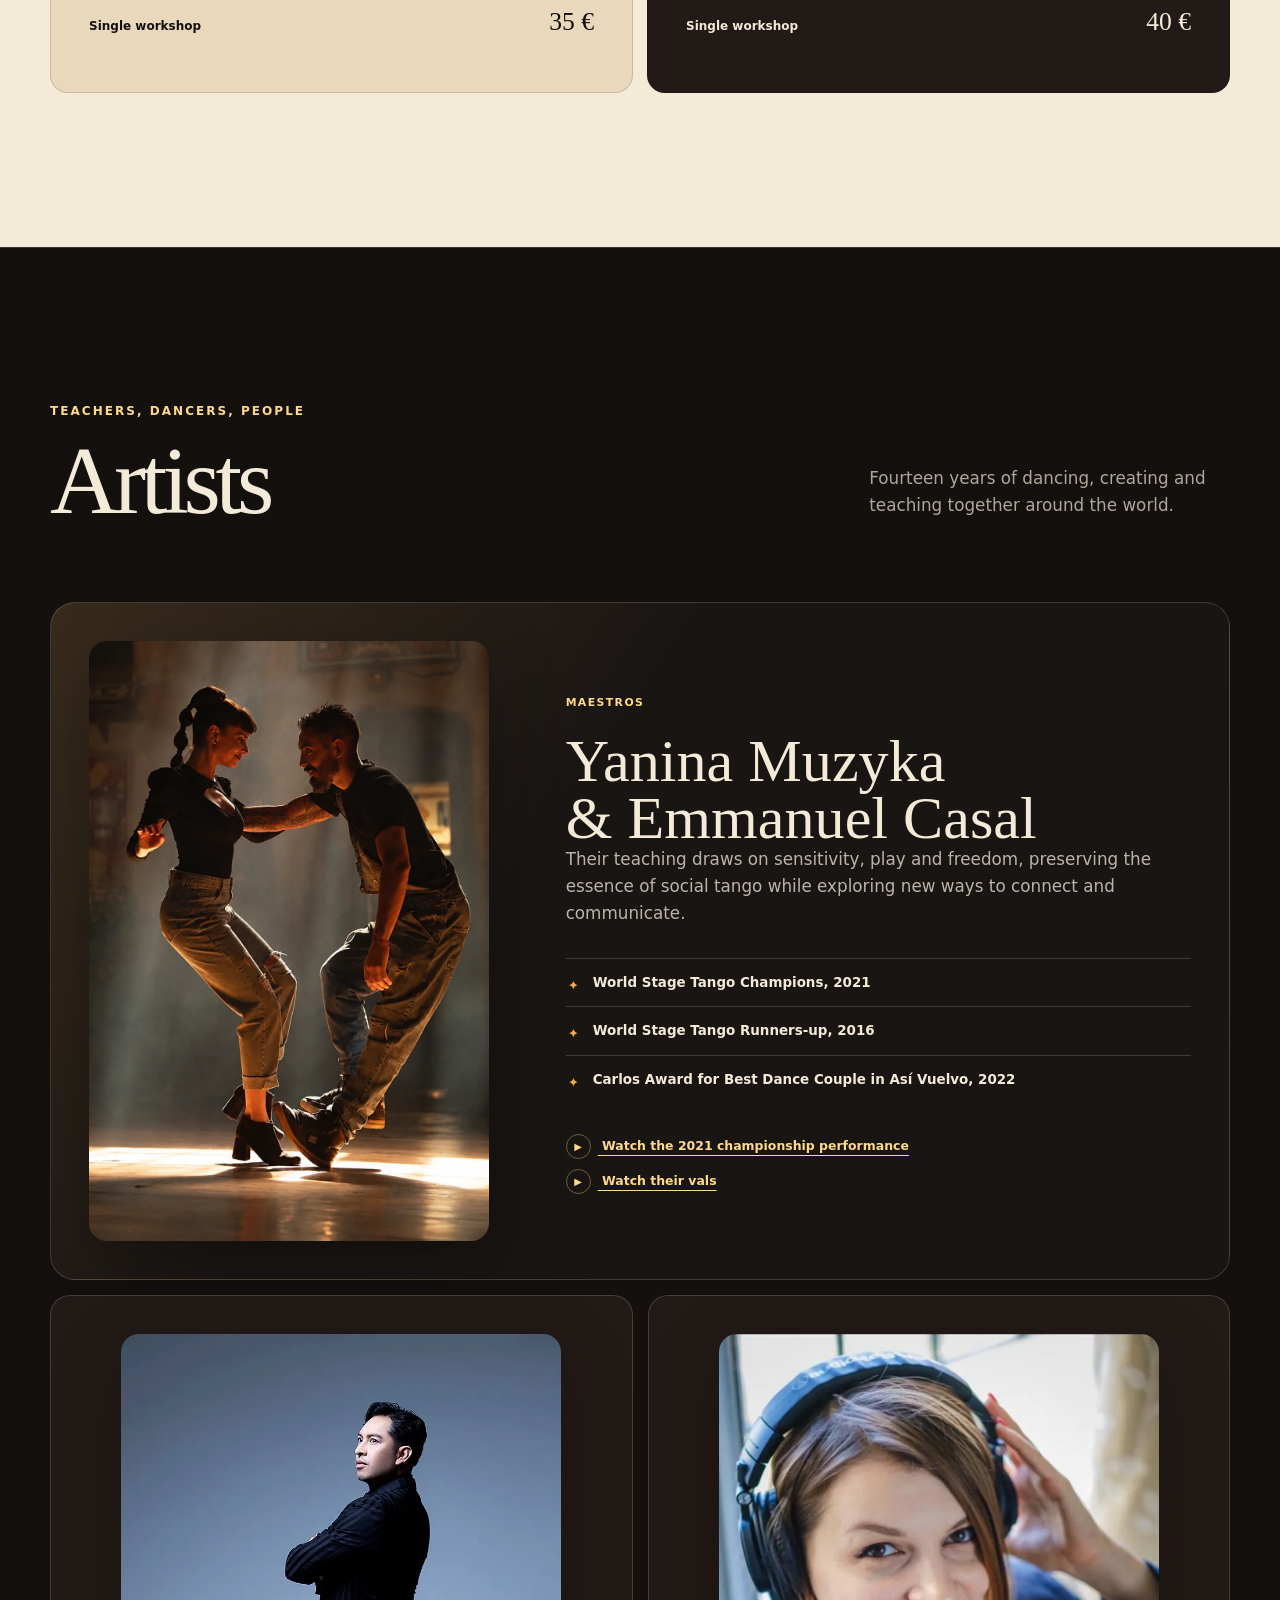
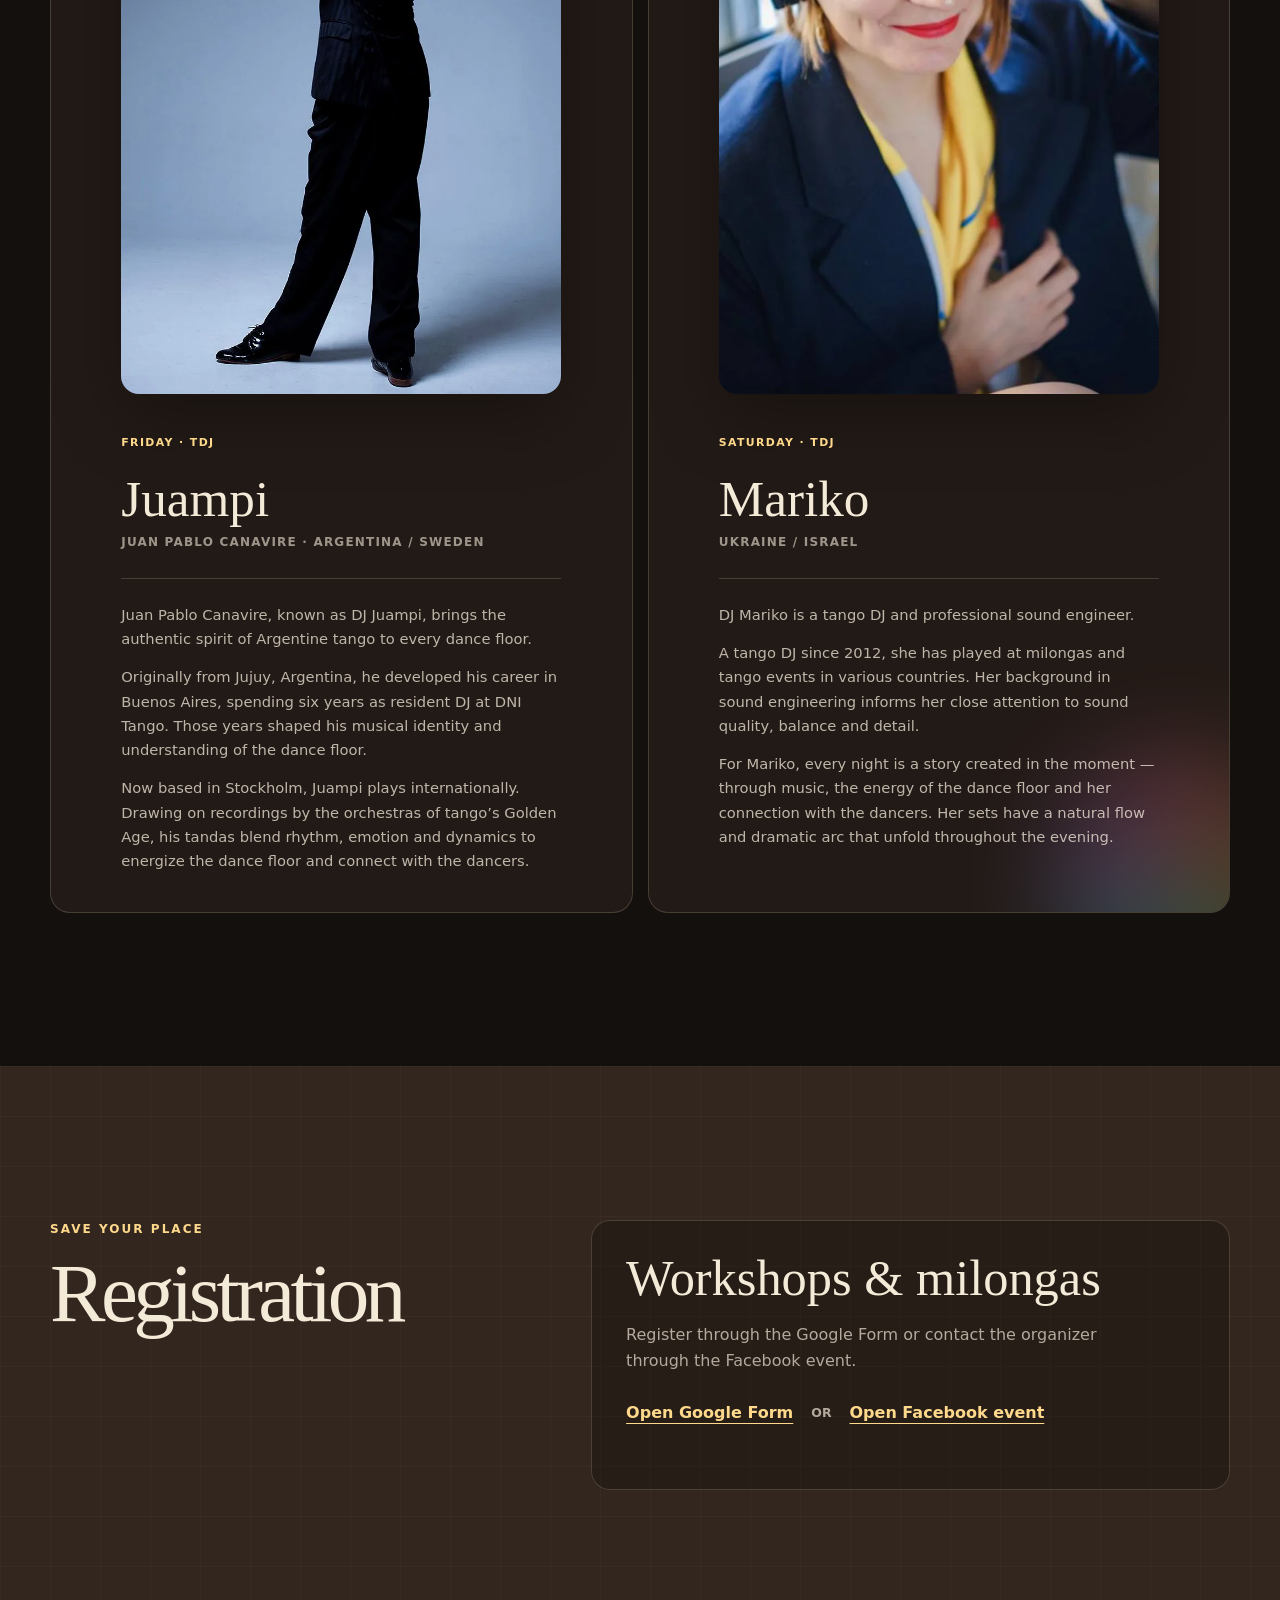
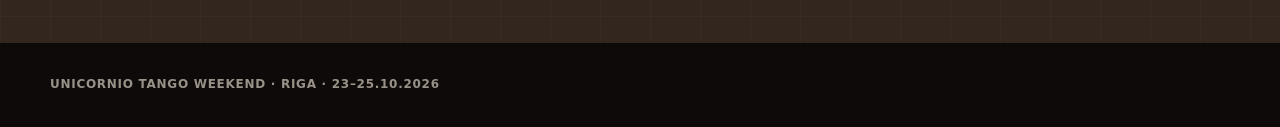
==== commit e07c4525: "Add Friday surprise show and polish multilingual copy" ====
--- a/index.html
+++ b/index.html
@@ -12,7 +12,7 @@
     <meta property="og:title" content="Unicornio Tango Weekend · Riga" />
     <meta
       property="og:description"
-      content="Six workshops, two milongas and a show — October 23–25, 2026 in Riga."
+      content="Six workshops, two milongas, a Friday surprise show and a Saturday performance by Yanina &amp; Emmanuel — October 23–25, 2026 in Riga."
     />
     <meta property="og:image" content="assets/unicornio-cover.png" />
     <title>Unicornio Tango Weekend · Riga</title>
@@ -29,13 +29,13 @@
         <span>Unicornio</span>
       </a>
 
-      <nav class="main-nav" aria-label="Main navigation">
+      <nav class="main-nav" aria-label="Main navigation" data-i18n-aria-label="navLabel">
         <a href="#program" data-i18n="navProgram">Program</a>
         <a href="#artists" data-i18n="navArtists">Artists</a>
         <a href="#registration" data-i18n="navRegistration">Registration</a>
       </nav>
 
-      <div class="language-picker" aria-label="Language">
+      <div class="language-picker" aria-label="Language" data-i18n-aria-label="languageLabel">
         <button type="button" data-lang="lv">LV</button>
         <button type="button" data-lang="ru">RU</button>
         <button type="button" data-lang="en">EN</button>
@@ -61,7 +61,7 @@
               width="1733"
               height="907"
               fetchpriority="high"
-              alt="Yanina Muzyka and Emmanuel Casal dancing tango in a Riga street with unicorn details"
+              alt="Yanina Muzyka and Emmanuel Casal dancing tango in a Riga street surrounded by unicorn imagery" data-i18n-alt="heroImageAlt"
             />
           </picture>
           <div class="hero-image-shade" aria-hidden="true"></div>
@@ -80,7 +80,7 @@
           </div>
         </div>
 
-        <div class="hero-facts shell" aria-label="Event highlights">
+        <div class="hero-facts shell" aria-label="Event highlights" data-i18n-aria-label="highlightsLabel">
           <div><strong>6</strong><span data-i18n="factWorkshops">workshops</span></div>
           <div><strong>2</strong><span data-i18n="factMilongas">milongas</span></div>
           <div><strong>300</strong><span data-i18n="factHall">m² dance hall</span></div>
@@ -94,12 +94,10 @@
         </div>
         <div class="intro-copy">
           <p data-i18n="introP1">
-            Yanina and Emmanuel have their own vision of tango, connection and communication.
-            Their teaching joins precise technique with curiosity, freedom and play.
+            Yanina and Emmanuel have their own vision of tango, connection and communication. Their teaching combines precise technique with curiosity, freedom and play.
           </p>
           <p data-i18n="introP2">
-            Expect original exercises that help the body work naturally, improve the dialogue
-            inside the couple and make challenging movements feel lighter and more comfortable.
+            Expect creative exercises that help you move naturally, strengthen communication between partners and make challenging movements feel easier and more comfortable.
           </p>
         </div>
       </section>
@@ -118,9 +116,9 @@
           <div class="pricing-header">
             <div>
               <p class="eyebrow" data-i18n="pricesEyebrow">Workshop passes</p>
-              <h3 data-i18n="pricesTitle">Class prices</h3>
-            </div>
-            <p class="notice" data-i18n="pricesNotice">Milongas are paid separately.</p>
+              <h3 data-i18n="pricesTitle">Workshop prices</h3>
+            </div>
+            <p class="notice" data-i18n="pricesNotice">Milonga admission is paid for separately.</p>
           </div>
           <div class="pricing-grid" id="pricing"></div>
         </div>
@@ -134,7 +132,7 @@
               <h2 data-i18n="artistsTitle">Artists</h2>
             </div>
             <p data-i18n="artistsIntro">
-              Fourteen years dancing, creating and teaching together around the world.
+              Fourteen years of dancing, creating and teaching together around the world.
             </p>
           </div>
 
@@ -146,7 +144,7 @@
                 height="1536"
                 loading="lazy"
                 decoding="async"
-                alt="Yanina Muzyka and Emmanuel Casal dancing together"
+                alt="Yanina Muzyka and Emmanuel Casal dancing together" data-i18n-alt="teachersImageAlt"
               />
             </div>
             <div class="maestros-content">
@@ -156,8 +154,7 @@
               </div>
               <div class="maestros-copy">
                 <p data-i18n="maestrosBio">
-                  Their method approaches tango through sensitivity, play and freedom, preserving
-                  the essence of social dance while renewing the tools of connection and communication.
+                  Their teaching draws on sensitivity, play and freedom, preserving the essence of social tango while exploring new ways to connect and communicate.
                 </p>
                 <ul class="achievements" id="achievements"></ul>
                 <div class="video-links">
@@ -183,13 +180,13 @@
                   height="1200"
                   loading="lazy"
                   decoding="async"
-                  alt="Portrait of Juampi"
+                  alt="Portrait of Juampi" data-i18n-alt="juampiImageAlt"
                 />
               </div>
               <div class="dj-card-content">
-                <span>Friday · TDJ</span>
+                <span data-i18n="djFriday">Friday · TDJ</span>
                 <h3>Juampi</h3>
-                <p>Juan Pablo Canavire · Argentina / Sweden</p>
+                <p data-i18n="djJuampiCountries">Juan Pablo Canavire · Argentina / Sweden</p>
                 <div class="dj-bio">
                   <p data-i18n="juampiBio1">
                     Juan Pablo Canavire, known as DJ Juampi, brings the authentic spirit of Argentine
@@ -201,9 +198,7 @@
                     understanding of the dance floor.
                   </p>
                   <p data-i18n="juampiBio3">
-                    Now based in Stockholm, Juampi plays internationally. Rooted in Golden Age orchestras,
-                    his tandas blend rhythm, emotion and dynamics to keep the pista alive and connect
-                    music, dancers and room.
+                    Now based in Stockholm, Juampi plays internationally. Drawing on recordings by the orchestras of tango’s Golden Age, his tandas blend rhythm, emotion and dynamics to energize the dance floor and connect with the dancers.
                   </p>
                 </div>
               </div>
@@ -216,24 +211,20 @@
                   height="1200"
                   loading="lazy"
                   decoding="async"
-                  alt="Portrait of Mariko"
+                  alt="Portrait of Mariko" data-i18n-alt="marikoImageAlt"
                 />
               </div>
               <div class="dj-card-content">
-                <span>Saturday · TDJ</span>
+                <span data-i18n="djSaturday">Saturday · TDJ</span>
                 <h3>Mariko</h3>
-                <p>Ukraine / Israel</p>
+                <p data-i18n="djMarikoCountries">Ukraine / Israel</p>
                 <div class="dj-bio">
                   <p data-i18n="marikoBio1">DJ Mariko is a tango DJ and professional sound engineer.</p>
                   <p data-i18n="marikoBio2">
-                    DJing tango since 2012, she has played at milongas and tango events in different
-                    countries. Her professional background in sound engineering has shaped her strong
-                    attention to sound quality, balance, and details.
+                    A tango DJ since 2012, she has played at milongas and tango events in various countries. Her background in sound engineering informs her close attention to sound quality, balance and detail.
                   </p>
                   <p data-i18n="marikoBio3">
-                    For Mariko, every night is a story created in the moment - through music, the energy
-                    of the dance floor, and the connection with the dancers. Her sets have their own flow
-                    and dramaturgy, evolving naturally throughout the night.
+                    For Mariko, every night is a story created in the moment — through music, the energy of the dance floor and her connection with the dancers. Her sets have a natural flow and dramatic arc that unfold throughout the evening.
                   </p>
                 </div>
               </div>
@@ -277,7 +268,7 @@
 
     <footer class="site-footer">
       <div class="shell footer-inner">
-        <p>Unicornio Tango Weekend · Riga · 23–25.10.2026</p>
+        <p data-i18n="footerText">Unicornio Tango Weekend · Riga · 23–25.10.2026</p>
       </div>
     </footer>
 
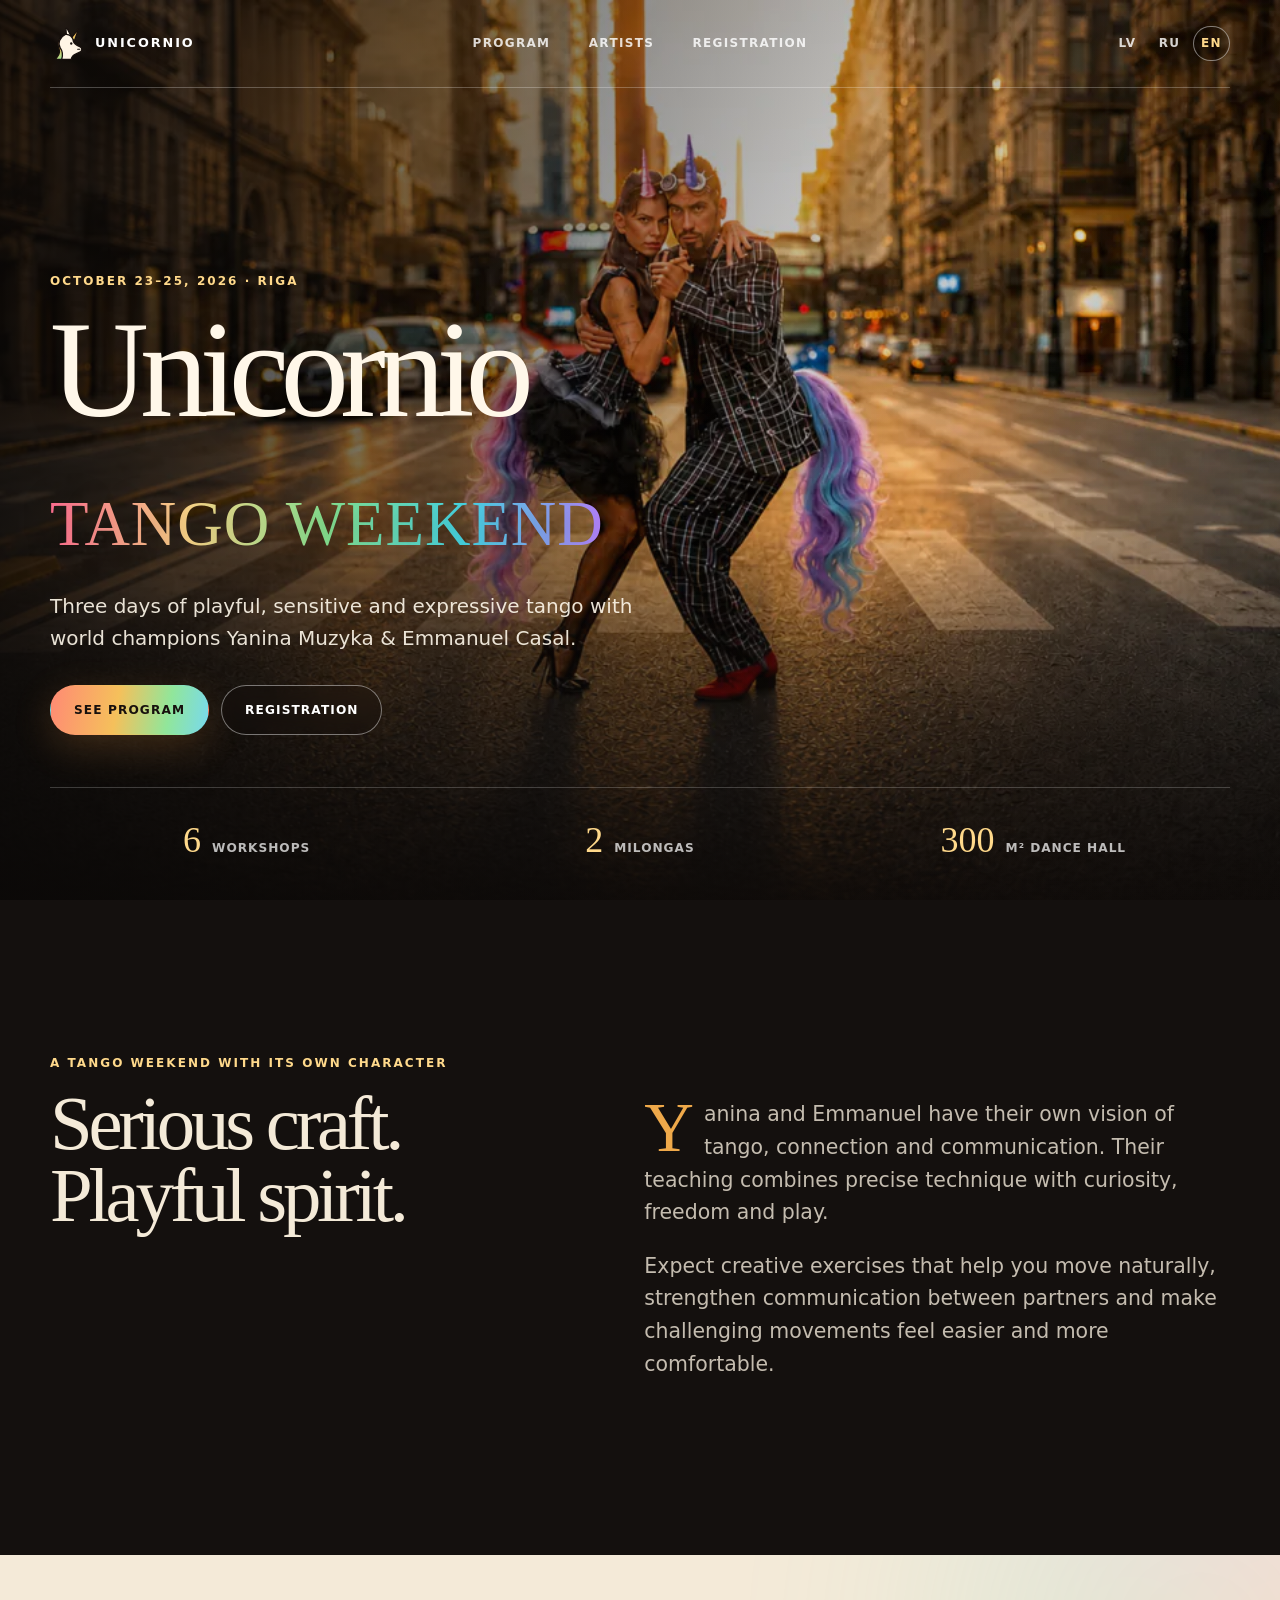
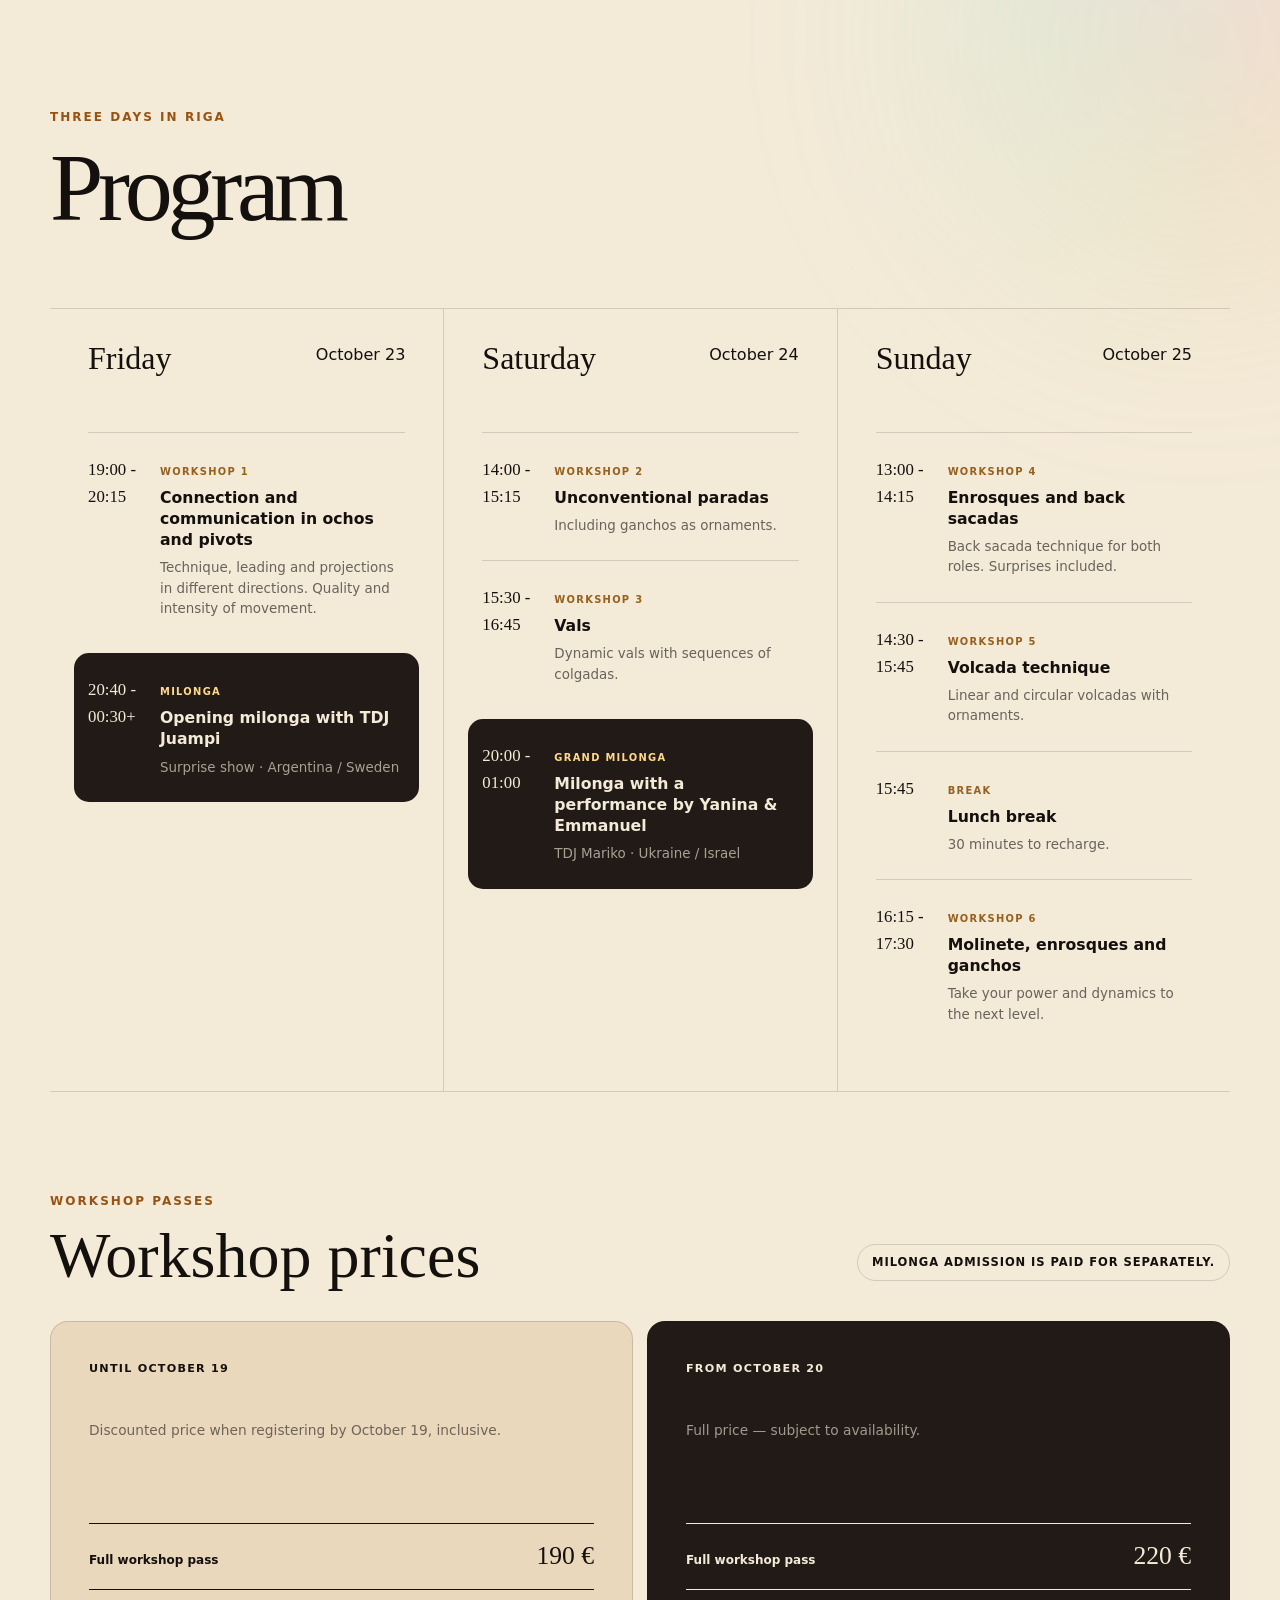
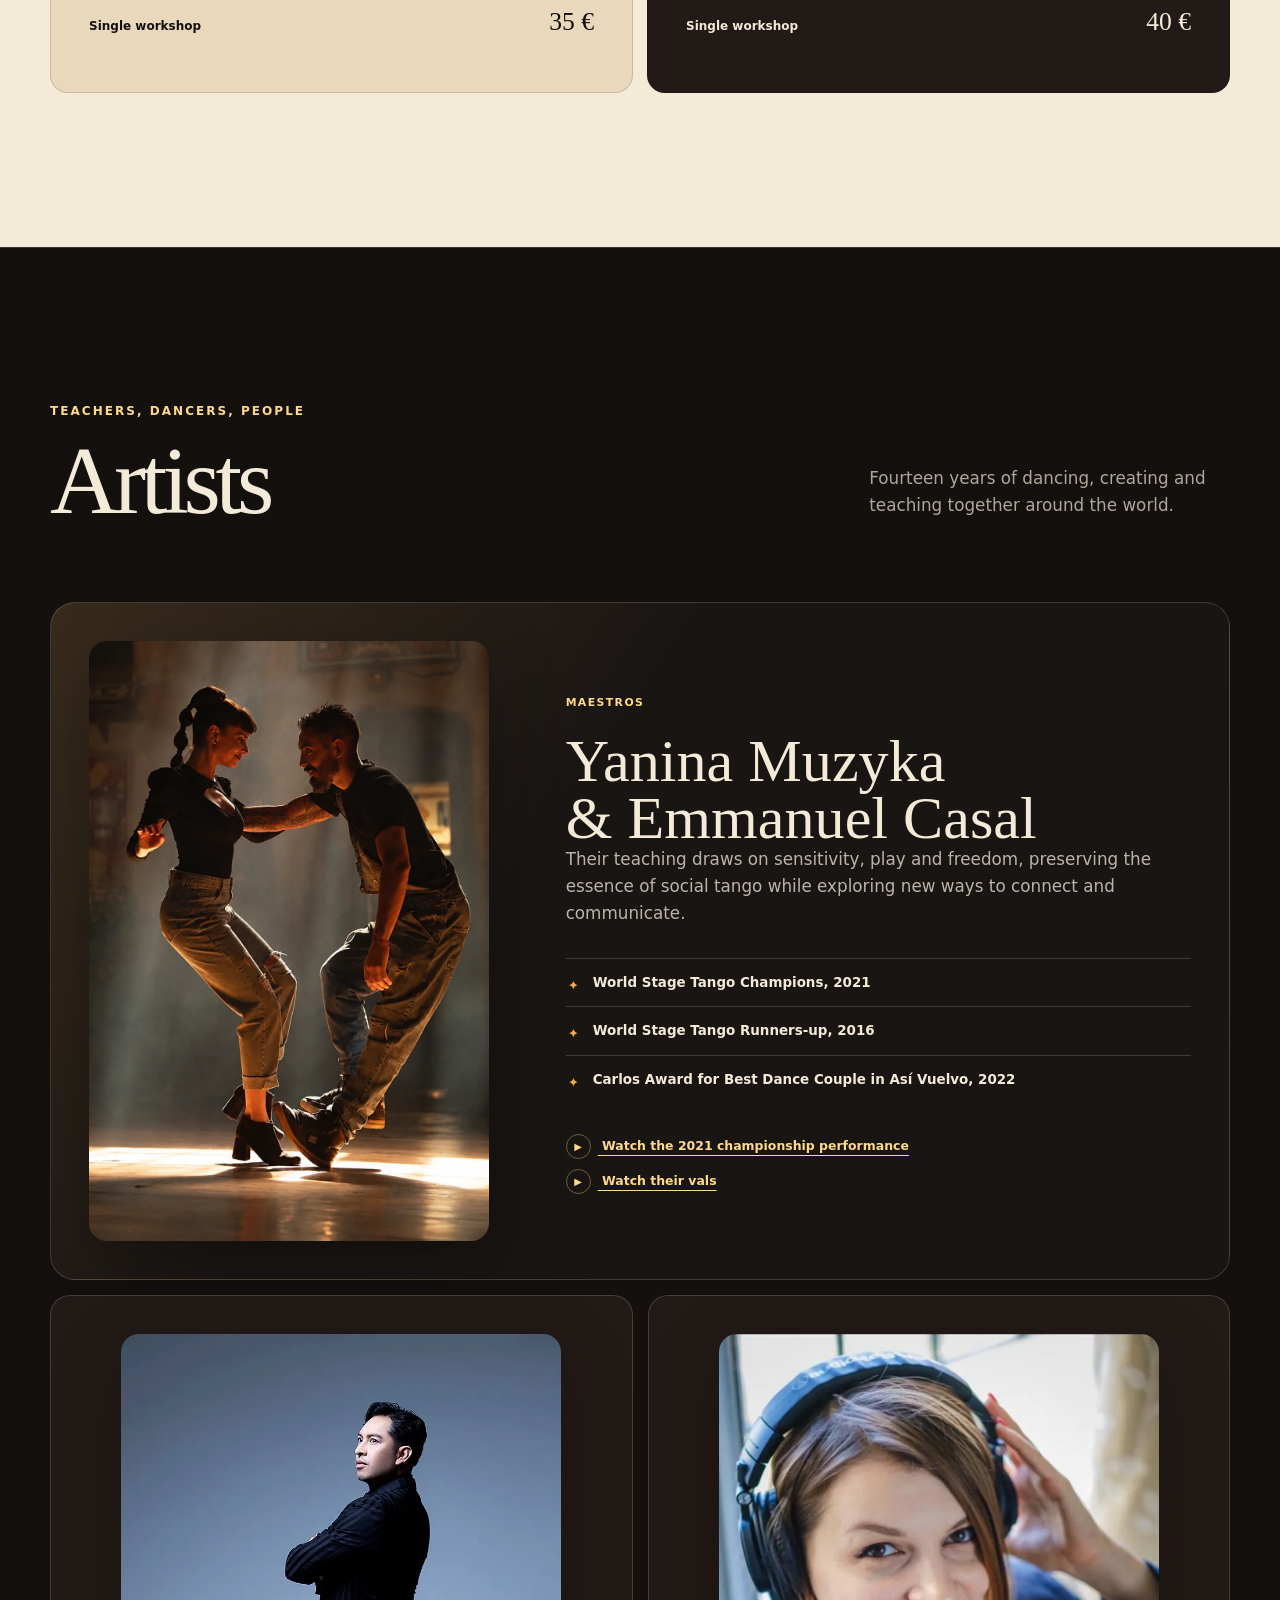
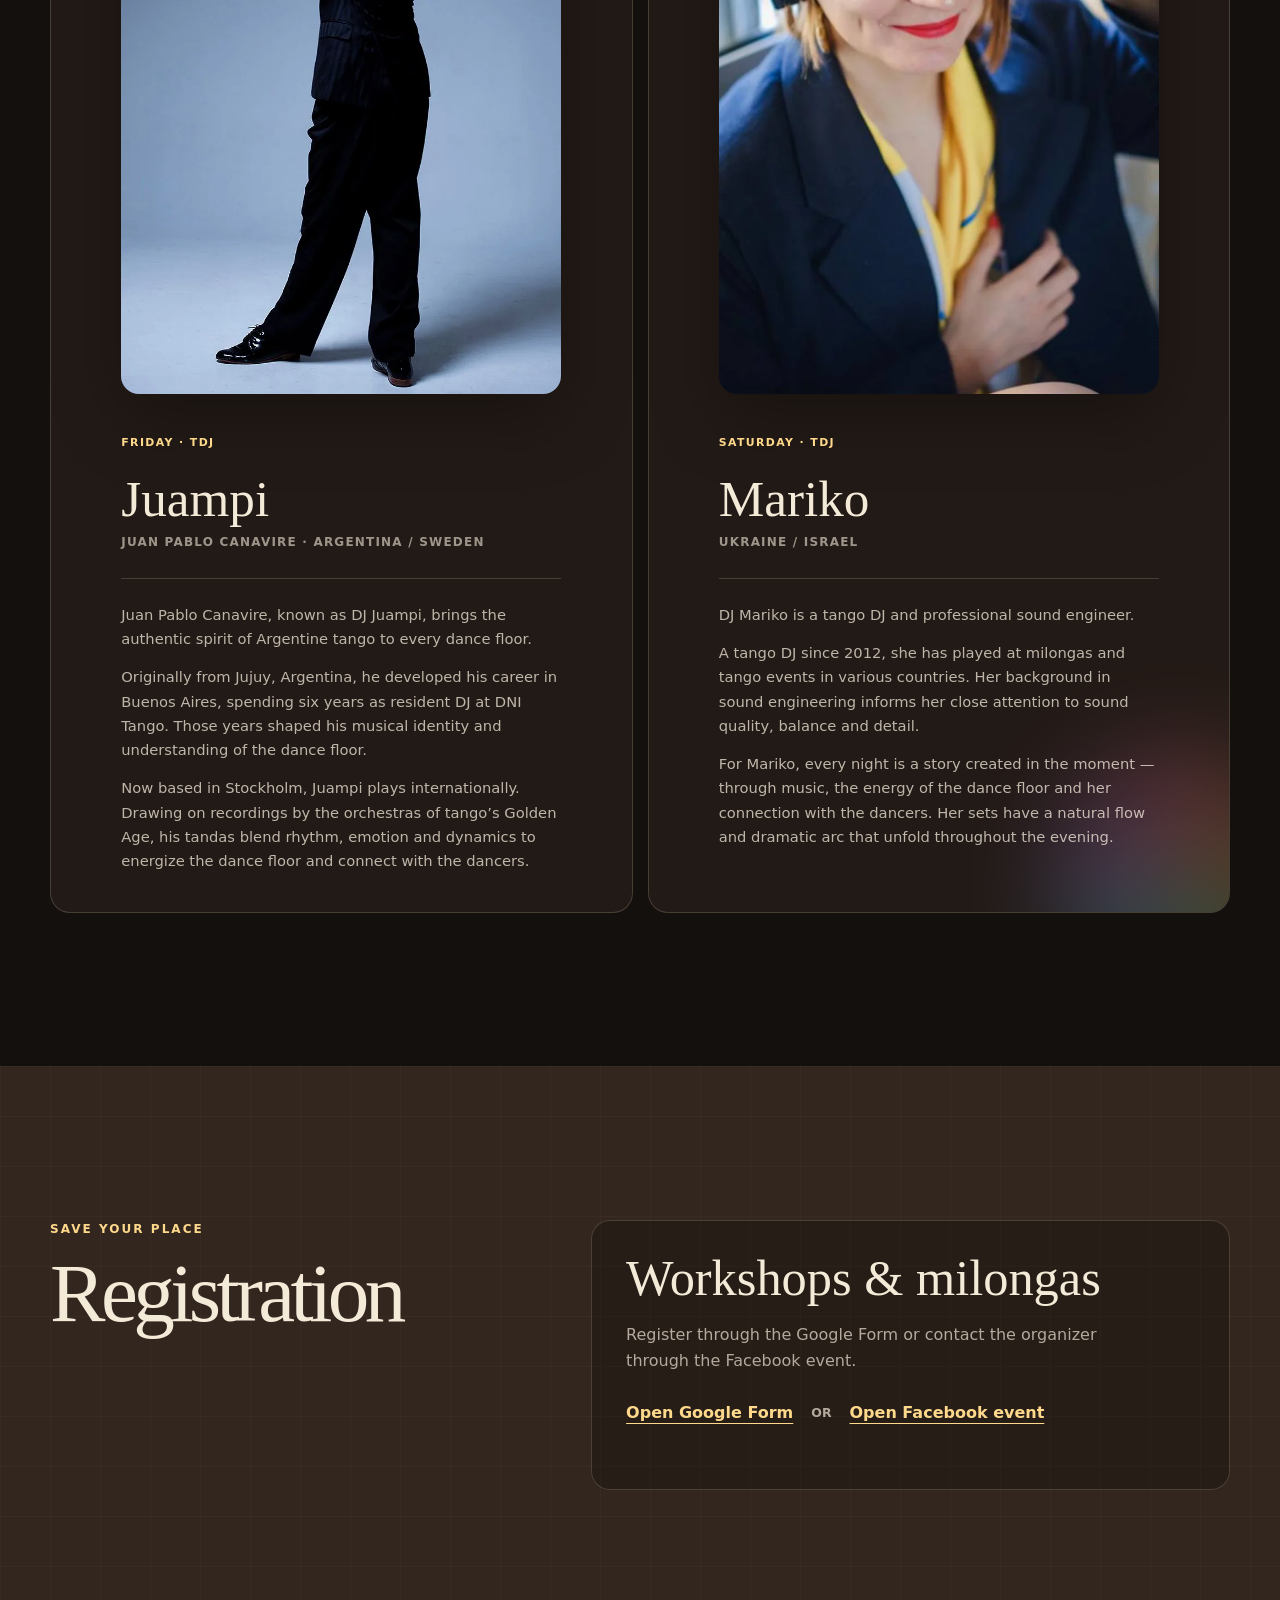
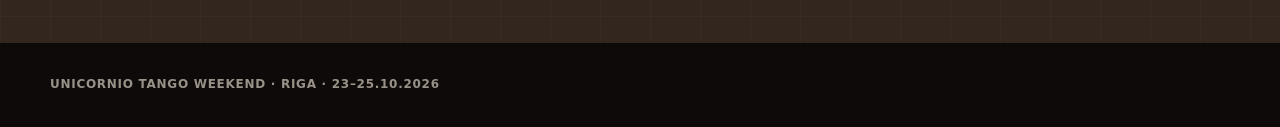
==== commit b856364e: "Extend discounted workshop pricing" ====
--- a/index.html
+++ b/index.html
@@ -4,42 +4,115 @@
     <meta charset="UTF-8" />
     <meta name="viewport" content="width=device-width, initial-scale=1.0" />
     <meta name="theme-color" content="#130f0d" />
-    <meta
-      name="description"
-      content="Unicornio Tango Weekend with Yanina Muzyka and Emmanuel Casal, October 23–25, 2026 in Riga."
-    />
+    <meta name="description" content="Argentine tango workshops and milongas in Riga, October 23–25, 2026, with Yanina Muzyka and Emmanuel Casal." />
+    <link rel="canonical" href="https://tangounicornio.lv/en/" />
+    <link rel="alternate" hreflang="lv" href="https://tangounicornio.lv/lv/" />
+    <link rel="alternate" hreflang="ru" href="https://tangounicornio.lv/ru/" />
+    <link rel="alternate" hreflang="en" href="https://tangounicornio.lv/en/" />
+    <link rel="alternate" hreflang="x-default" href="https://tangounicornio.lv/en/" />
     <meta property="og:type" content="website" />
-    <meta property="og:title" content="Unicornio Tango Weekend · Riga" />
-    <meta
-      property="og:description"
-      content="Six workshops, two milongas, a Friday surprise show and a Saturday performance by Yanina &amp; Emmanuel — October 23–25, 2026 in Riga."
-    />
-    <meta property="og:image" content="assets/unicornio-cover.png" />
-    <title>Unicornio Tango Weekend · Riga</title>
-    <link rel="icon" href="assets/favicon.svg" type="image/svg+xml" />
-    <link rel="stylesheet" href="styles.css" />
-    <script src="script.js" defer></script>
+    <meta property="og:title" content="Argentine Tango Weekend in Riga 2026 | Unicornio" />
+    <meta property="og:description" content="Six workshops and two milongas — with a surprise show on Friday and a performance by Yanina &amp; Emmanuel on Saturday." />
+    <meta property="og:image" content="/assets/unicornio-cover.png" />
+    <title>Argentine Tango Weekend in Riga 2026 | Unicornio</title>
+    <link rel="icon" href="/assets/favicon.svg" type="image/svg+xml" />
+    <link rel="stylesheet" href="/styles.css" />
+    <script type="application/ld+json">
+{
+  "@context": "https://schema.org",
+  "@type": "Event",
+  "name": "Unicornio Tango Weekend",
+  "description": "Argentine tango workshops and milongas in Riga, October 23–25, 2026, with Yanina Muzyka and Emmanuel Casal.",
+  "startDate": "2026-10-23T19:00:00+03:00",
+  "endDate": "2026-10-25T17:30:00+02:00",
+  "eventStatus": "https://schema.org/EventScheduled",
+  "eventAttendanceMode": "https://schema.org/OfflineEventAttendanceMode",
+  "inLanguage": "en",
+  "url": "https://tangounicornio.lv/en/",
+  "image": [
+    "https://tangounicornio.lv/assets/unicornio-cover-1733.webp"
+  ],
+  "location": {
+    "@type": "Place",
+    "address": {
+      "@type": "PostalAddress",
+      "addressLocality": "Riga",
+      "addressCountry": "LV"
+    }
+  },
+  "performer": [
+    {
+      "@type": "Person",
+      "name": "Yanina Muzyka"
+    },
+    {
+      "@type": "Person",
+      "name": "Emmanuel Casal"
+    }
+  ],
+  "offers": [
+    {
+      "@type": "Offer",
+      "name": "Full workshop pass — Until October 19",
+      "price": "190",
+      "priceCurrency": "EUR",
+      "availability": "https://schema.org/InStock",
+      "validThrough": "2026-10-19T23:59:59+03:00",
+      "url": "https://forms.gle/D3oBQXFUAZPL2CEC7"
+    },
+    {
+      "@type": "Offer",
+      "name": "Single workshop — Until October 19",
+      "price": "35",
+      "priceCurrency": "EUR",
+      "availability": "https://schema.org/InStock",
+      "validThrough": "2026-10-19T23:59:59+03:00",
+      "url": "https://forms.gle/D3oBQXFUAZPL2CEC7"
+    },
+    {
+      "@type": "Offer",
+      "name": "Full workshop pass — From October 20",
+      "price": "220",
+      "priceCurrency": "EUR",
+      "availability": "https://schema.org/InStock",
+      "validFrom": "2026-10-20T00:00:00+03:00",
+      "url": "https://forms.gle/D3oBQXFUAZPL2CEC7"
+    },
+    {
+      "@type": "Offer",
+      "name": "Single workshop — From October 20",
+      "price": "40",
+      "priceCurrency": "EUR",
+      "availability": "https://schema.org/InStock",
+      "validFrom": "2026-10-20T00:00:00+03:00",
+      "url": "https://forms.gle/D3oBQXFUAZPL2CEC7"
+    }
+  ],
+  "sameAs": "https://facebook.com/events/s/unicornio-tango-weekend/2858745324495593/"
+}
+    </script>
+    <script src="/runtime.js" defer></script>
   </head>
-  <body>
-    <a class="skip-link" href="#main" data-i18n="skip">Skip to content</a>
+  <body data-canonical-copy="en">
+    <a class="skip-link" href="#main">Skip to content</a>
 
     <header class="site-header" id="top">
       <a class="brand" href="#top" aria-label="Unicornio Tango Weekend">
-        <img class="brand-mark" src="assets/favicon.svg" alt="" />
+        <img class="brand-mark" src="/assets/favicon.svg" alt="" />
         <span>Unicornio</span>
       </a>
 
-      <nav class="main-nav" aria-label="Main navigation" data-i18n-aria-label="navLabel">
-        <a href="#program" data-i18n="navProgram">Program</a>
-        <a href="#artists" data-i18n="navArtists">Artists</a>
-        <a href="#registration" data-i18n="navRegistration">Registration</a>
+      <nav class="main-nav" aria-label="Main navigation">
+        <a href="#program">Program</a>
+        <a href="#artists">Artists</a>
+        <a href="#registration">Registration</a>
       </nav>
 
-      <div class="language-picker" aria-label="Language" data-i18n-aria-label="languageLabel">
-        <button type="button" data-lang="lv">LV</button>
-        <button type="button" data-lang="ru">RU</button>
-        <button type="button" data-lang="en">EN</button>
-      </div>
+      <nav class="language-picker" aria-label="Language">
+        <a href="/lv/" lang="lv">LV</a>
+        <a href="/ru/" lang="ru">RU</a>
+        <a href="/en/" lang="en" class="active" aria-current="page">EN</a>
+      </nav>
     </header>
 
     <main id="main">
@@ -49,56 +122,49 @@
             <source
               type="image/webp"
               srcset="
-                assets/unicornio-cover-640.webp 640w,
-                assets/unicornio-cover-1280.webp 1280w,
-                assets/unicornio-cover-1733.webp 1733w
+                /assets/unicornio-cover-640.webp 640w,
+                /assets/unicornio-cover-1280.webp 1280w,
+                /assets/unicornio-cover-1733.webp 1733w
               "
               sizes="100vw"
             />
             <img
               class="hero-image"
-              src="assets/unicornio-cover.png"
+              src="/assets/unicornio-cover.png"
               width="1733"
               height="907"
               fetchpriority="high"
-              alt="Yanina Muzyka and Emmanuel Casal dancing tango in a Riga street surrounded by unicorn imagery" data-i18n-alt="heroImageAlt"
+              alt="Yanina Muzyka and Emmanuel Casal dancing tango in a Riga street surrounded by unicorn imagery"
             />
           </picture>
           <div class="hero-image-shade" aria-hidden="true"></div>
         </div>
 
         <div class="hero-content shell">
-          <p class="eyebrow" data-i18n="heroEyebrow">October 23–25, 2026 · Riga</p>
+          <p class="eyebrow">October 23–25, 2026 · Riga</p>
           <h1 id="hero-title">Unicornio<br /><span>Tango Weekend</span></h1>
-          <p class="hero-lead" data-i18n="heroLead">
-            Three days of playful, sensitive and expressive tango with world champions
-            Yanina Muzyka &amp; Emmanuel Casal.
-          </p>
+          <p class="hero-lead">Three days of playful, sensitive and expressive tango with world champions Yanina Muzyka &amp; Emmanuel Casal.</p>
           <div class="hero-actions">
-            <a class="button button-primary" href="#program" data-i18n="seeProgram">See program</a>
-            <a class="button button-ghost" href="#registration" data-i18n="register">Registration</a>
-          </div>
-        </div>
-
-        <div class="hero-facts shell" aria-label="Event highlights" data-i18n-aria-label="highlightsLabel">
-          <div><strong>6</strong><span data-i18n="factWorkshops">workshops</span></div>
-          <div><strong>2</strong><span data-i18n="factMilongas">milongas</span></div>
-          <div><strong>300</strong><span data-i18n="factHall">m² dance hall</span></div>
+            <a class="button button-primary" href="#program">See program</a>
+            <a class="button button-ghost" href="#registration">Registration</a>
+          </div>
+        </div>
+
+        <div class="hero-facts shell" aria-label="Event highlights">
+          <div><strong>6</strong><span>workshops</span></div>
+          <div><strong>2</strong><span>milongas</span></div>
+          <div><strong>300</strong><span>m² dance hall</span></div>
         </div>
       </section>
 
       <section class="intro section shell">
         <div class="section-heading intro-heading">
-          <p class="eyebrow" data-i18n="introEyebrow">A tango weekend with its own character</p>
-          <h2 data-i18n="introTitle">Serious craft. Playful spirit.</h2>
+          <p class="eyebrow">A tango weekend with its own character</p>
+          <h2>Serious craft. Playful spirit.</h2>
         </div>
         <div class="intro-copy">
-          <p data-i18n="introP1">
-            Yanina and Emmanuel have their own vision of tango, connection and communication. Their teaching combines precise technique with curiosity, freedom and play.
-          </p>
-          <p data-i18n="introP2">
-            Expect creative exercises that help you move naturally, strengthen communication between partners and make challenging movements feel easier and more comfortable.
-          </p>
+          <p>Yanina and Emmanuel have their own vision of tango, connection and communication. Their teaching combines precise technique with curiosity, freedom and play.</p>
+          <p>Expect creative exercises that help you move naturally, strengthen communication between partners and make challenging movements feel easier and more comfortable.</p>
         </div>
       </section>
 
@@ -106,21 +172,128 @@
         <div class="shell">
           <div class="section-heading split-heading">
             <div>
-              <p class="eyebrow" data-i18n="programEyebrow">Three days in Riga</p>
-              <h2 data-i18n="programTitle">Program</h2>
+              <p class="eyebrow">Three days in Riga</p>
+              <h2>Program</h2>
             </div>
           </div>
 
-          <div class="schedule" id="schedule"></div>
+          <div class="schedule">
+              <article class="day">
+                <header class="day-header">
+                  <h3>Friday</h3>
+                  <time datetime="2026-10-23">October 23</time>
+                </header>
+
+                <div class="event-item">
+                  <time class="event-time" datetime="2026-10-23T19:00:00+03:00">19:00 - 20:15</time>
+                  <div class="event-copy">
+                    <span>Workshop 1</span>
+                    <h4>Connection and communication in ochos and pivots</h4>
+                    <p>Technique, leading and projections in different directions. Quality and intensity of movement.</p>
+                  </div>
+                </div>
+                <div class="event-item milonga">
+                  <time class="event-time" datetime="2026-10-23T20:40:00+03:00">20:40 - 00:30+</time>
+                  <div class="event-copy">
+                    <span>Milonga</span>
+                    <h4>Opening milonga with TDJ Juampi</h4>
+                    <p>Surprise show · Argentina / Sweden</p>
+                  </div>
+                </div>
+              </article>
+              <article class="day">
+                <header class="day-header">
+                  <h3>Saturday</h3>
+                  <time datetime="2026-10-24">October 24</time>
+                </header>
+
+                <div class="event-item">
+                  <time class="event-time" datetime="2026-10-24T14:00:00+03:00">14:00 - 15:15</time>
+                  <div class="event-copy">
+                    <span>Workshop 2</span>
+                    <h4>Unconventional paradas</h4>
+                    <p>Including ganchos as ornaments.</p>
+                  </div>
+                </div>
+                <div class="event-item">
+                  <time class="event-time" datetime="2026-10-24T15:30:00+03:00">15:30 - 16:45</time>
+                  <div class="event-copy">
+                    <span>Workshop 3</span>
+                    <h4>Vals</h4>
+                    <p>Dynamic vals with sequences of colgadas.</p>
+                  </div>
+                </div>
+                <div class="event-item milonga">
+                  <time class="event-time" datetime="2026-10-24T20:00:00+03:00">20:00 - 01:00</time>
+                  <div class="event-copy">
+                    <span>Grand Milonga</span>
+                    <h4>Milonga with a performance by Yanina &amp; Emmanuel</h4>
+                    <p>TDJ Mariko · Ukraine / Israel</p>
+                  </div>
+                </div>
+              </article>
+              <article class="day">
+                <header class="day-header">
+                  <h3>Sunday</h3>
+                  <time datetime="2026-10-25">October 25</time>
+                </header>
+
+                <div class="event-item">
+                  <time class="event-time" datetime="2026-10-25T13:00:00+02:00">13:00 - 14:15</time>
+                  <div class="event-copy">
+                    <span>Workshop 4</span>
+                    <h4>Enrosques and back sacadas</h4>
+                    <p>Back sacada technique for both roles. Surprises included.</p>
+                  </div>
+                </div>
+                <div class="event-item">
+                  <time class="event-time" datetime="2026-10-25T14:30:00+02:00">14:30 - 15:45</time>
+                  <div class="event-copy">
+                    <span>Workshop 5</span>
+                    <h4>Volcada technique</h4>
+                    <p>Linear and circular volcadas with ornaments.</p>
+                  </div>
+                </div>
+                <div class="event-item">
+                  <time class="event-time" datetime="2026-10-25T15:45:00+02:00">15:45</time>
+                  <div class="event-copy">
+                    <span>Break</span>
+                    <h4>Lunch break</h4>
+                    <p>30 minutes to recharge.</p>
+                  </div>
+                </div>
+                <div class="event-item">
+                  <time class="event-time" datetime="2026-10-25T16:15:00+02:00">16:15 - 17:30</time>
+                  <div class="event-copy">
+                    <span>Workshop 6</span>
+                    <h4>Molinete, enrosques and ganchos</h4>
+                    <p>Take your power and dynamics to the next level.</p>
+                  </div>
+                </div>
+              </article>
+          </div>
 
           <div class="pricing-header">
             <div>
-              <p class="eyebrow" data-i18n="pricesEyebrow">Workshop passes</p>
-              <h3 data-i18n="pricesTitle">Workshop prices</h3>
+              <p class="eyebrow">Workshop passes</p>
+              <h3>Workshop prices</h3>
             </div>
-            <p class="notice" data-i18n="pricesNotice">Milonga admission is paid for separately.</p>
-          </div>
-          <div class="pricing-grid" id="pricing"></div>
+            <p class="notice">Milonga admission is paid for separately.</p>
+          </div>
+          <div class="pricing-grid">
+            <article class="price-card">
+              <span class="price-period">Until October 19</span>
+              <p>Discounted price when registering by October 19, inclusive.</p>
+              <div class="price-row"><span>Full workshop pass</span><strong>190 €</strong></div>
+              <div class="price-row"><span>Single workshop</span><strong>35 €</strong></div>
+            </article>
+            <article class="price-card">
+              <span class="price-period">From October 20</span>
+              <p>Full price — subject to availability.</p>
+              <div class="price-row"><span>Full workshop pass</span><strong>220 €</strong></div>
+              <div class="price-row"><span>Single workshop</span><strong>40 €</strong></div>
+            </article>
+          </div>
         </div>
       </section>
 
@@ -128,43 +301,36 @@
         <div class="shell">
           <div class="section-heading split-heading">
             <div>
-              <p class="eyebrow" data-i18n="artistsEyebrow">Teachers, dancers, people</p>
-              <h2 data-i18n="artistsTitle">Artists</h2>
+              <p class="eyebrow">Teachers, dancers, people</p>
+              <h2>Artists</h2>
             </div>
-            <p data-i18n="artistsIntro">
-              Fourteen years of dancing, creating and teaching together around the world.
-            </p>
+            <p>Fourteen years of dancing, creating and teaching together around the world.</p>
           </div>
 
           <article class="maestros-card">
             <div class="maestros-photo">
-              <img
-                src="assets/yanina-emmanuel-teachers.webp"
-                width="1024"
-                height="1536"
-                loading="lazy"
-                decoding="async"
-                alt="Yanina Muzyka and Emmanuel Casal dancing together" data-i18n-alt="teachersImageAlt"
-              />
+              <img src="/assets/yanina-emmanuel-teachers.webp" width="1024" height="1536" loading="lazy" decoding="async" alt="Yanina Muzyka and Emmanuel Casal dancing together" />
             </div>
             <div class="maestros-content">
               <div class="maestros-title">
-                <span data-i18n="maestrosLabel">Maestros</span>
+                <span>Maestros</span>
                 <h3>Yanina Muzyka<br />&amp; Emmanuel Casal</h3>
               </div>
               <div class="maestros-copy">
-                <p data-i18n="maestrosBio">
-                  Their teaching draws on sensitivity, play and freedom, preserving the essence of social tango while exploring new ways to connect and communicate.
-                </p>
-                <ul class="achievements" id="achievements"></ul>
+                <p>Their teaching draws on sensitivity, play and freedom, preserving the essence of social tango while exploring new ways to connect and communicate.</p>
+                <ul class="achievements">
+                  <li>World Stage Tango Champions, 2021</li>
+                  <li>World Stage Tango Runners-up, 2016</li>
+                  <li>Carlos Award for Best Dance Couple in Así Vuelvo, 2022</li>
+                </ul>
                 <div class="video-links">
                   <a href="https://youtu.be/jiVx8VYluPM" target="_blank" rel="noreferrer">
                     <span aria-hidden="true">▶</span>
-                    <span data-i18n="videoChampions">Watch the 2021 championship performance</span>
+                    <span>Watch the 2021 championship performance</span>
                   </a>
                   <a href="https://www.youtube.com/watch?v=4IIaq4v3_SM" target="_blank" rel="noreferrer">
                     <span aria-hidden="true">▶</span>
-                    <span data-i18n="videoVals">Watch their vals</span>
+                    <span>Watch their vals</span>
                   </a>
                 </div>
               </div>
@@ -174,58 +340,31 @@
           <div class="dj-grid">
             <article class="dj-card dj-card-with-photo">
               <div class="dj-photo">
-                <img
-                  src="assets/juampi-tdj.webp"
-                  width="800"
-                  height="1200"
-                  loading="lazy"
-                  decoding="async"
-                  alt="Portrait of Juampi" data-i18n-alt="juampiImageAlt"
-                />
+                <img src="/assets/juampi-tdj.webp" width="800" height="1200" loading="lazy" decoding="async" alt="Portrait of Juampi" />
               </div>
               <div class="dj-card-content">
-                <span data-i18n="djFriday">Friday · TDJ</span>
+                <span>Friday · TDJ</span>
                 <h3>Juampi</h3>
-                <p data-i18n="djJuampiCountries">Juan Pablo Canavire · Argentina / Sweden</p>
+                <p>Juan Pablo Canavire · Argentina / Sweden</p>
                 <div class="dj-bio">
-                  <p data-i18n="juampiBio1">
-                    Juan Pablo Canavire, known as DJ Juampi, brings the authentic spirit of Argentine
-                    tango to every dance floor.
-                  </p>
-                  <p data-i18n="juampiBio2">
-                    Originally from Jujuy, Argentina, he developed his career in Buenos Aires, spending
-                    six years as resident DJ at DNI Tango. Those years shaped his musical identity and
-                    understanding of the dance floor.
-                  </p>
-                  <p data-i18n="juampiBio3">
-                    Now based in Stockholm, Juampi plays internationally. Drawing on recordings by the orchestras of tango’s Golden Age, his tandas blend rhythm, emotion and dynamics to energize the dance floor and connect with the dancers.
-                  </p>
+                  <p>Juan Pablo Canavire, known as DJ Juampi, brings the authentic spirit of Argentine tango to every dance floor.</p>
+                  <p>Originally from Jujuy, Argentina, he developed his career in Buenos Aires, spending six years as resident DJ at DNI Tango. Those years shaped his musical identity and understanding of the dance floor.</p>
+                  <p>Now based in Stockholm, Juampi plays internationally. Drawing on recordings by the orchestras of tango’s Golden Age, his tandas blend rhythm, emotion and dynamics to energize the dance floor and connect with the dancers.</p>
                 </div>
               </div>
             </article>
             <article class="dj-card dj-card-with-photo rainbow-card">
               <div class="dj-photo">
-                <img
-                  src="assets/mariko-tdj.webp"
-                  width="800"
-                  height="1200"
-                  loading="lazy"
-                  decoding="async"
-                  alt="Portrait of Mariko" data-i18n-alt="marikoImageAlt"
-                />
+                <img src="/assets/mariko-tdj.webp" width="800" height="1200" loading="lazy" decoding="async" alt="Portrait of Mariko" />
               </div>
               <div class="dj-card-content">
-                <span data-i18n="djSaturday">Saturday · TDJ</span>
+                <span>Saturday · TDJ</span>
                 <h3>Mariko</h3>
-                <p data-i18n="djMarikoCountries">Ukraine / Israel</p>
+                <p>Ukraine / Israel</p>
                 <div class="dj-bio">
-                  <p data-i18n="marikoBio1">DJ Mariko is a tango DJ and professional sound engineer.</p>
-                  <p data-i18n="marikoBio2">
-                    A tango DJ since 2012, she has played at milongas and tango events in various countries. Her background in sound engineering informs her close attention to sound quality, balance and detail.
-                  </p>
-                  <p data-i18n="marikoBio3">
-                    For Mariko, every night is a story created in the moment — through music, the energy of the dance floor and her connection with the dancers. Her sets have a natural flow and dramatic arc that unfold throughout the evening.
-                  </p>
+                  <p>DJ Mariko is a tango DJ and professional sound engineer.</p>
+                  <p>A tango DJ since 2012, she has played at milongas and tango events in various countries. Her background in sound engineering informs her close attention to sound quality, balance and detail.</p>
+                  <p>For Mariko, every night is a story created in the moment — through music, the energy of the dance floor and her connection with the dancers. Her sets have a natural flow and dramatic arc that unfold throughout the evening.</p>
                 </div>
               </div>
             </article>
@@ -236,49 +375,33 @@
       <section class="section registration-section" id="registration">
         <div class="shell registration-shell">
           <div class="section-heading">
-            <p class="eyebrow" data-i18n="registrationEyebrow">Save your place</p>
-            <h2 data-i18n="registrationTitle">Registration</h2>
+            <p class="eyebrow">Save your place</p>
+            <h2>Registration</h2>
           </div>
 
           <div class="registration-grid">
             <article class="registration-card">
-              <h3 data-i18n="registrationCardTitle">Workshops &amp; milongas</h3>
-              <p data-i18n="registrationCardText">
-                Register through the Google Form or contact the organizer through the Facebook event.
-              </p>
+              <h3>Workshops &amp; milongas</h3>
+              <p>Register through the Google Form or contact the organizer through the Facebook event.</p>
               <div class="registration-actions">
-                <a class="text-link disabled-link" data-registration-form href="#" aria-disabled="true">
-                  <span data-i18n="registrationFormButton">Open Google Form</span>
+                <a class="text-link" href="https://forms.gle/D3oBQXFUAZPL2CEC7" target="_blank" rel="noreferrer">
+                  <span>Open Google Form</span>
                 </a>
-                <span class="registration-or" data-i18n="registrationOr">or</span>
-                <a
-                  class="text-link"
-                  href="https://facebook.com/events/s/unicornio-tango-weekend/2858745324495593/"
-                  target="_blank"
-                  rel="noreferrer"
-                  data-i18n="openEvent"
-                >Open Facebook event</a>
+                <span class="registration-or">or</span>
+                <a class="text-link" href="https://facebook.com/events/s/unicornio-tango-weekend/2858745324495593/" target="_blank" rel="noreferrer">Open Facebook event</a>
               </div>
             </article>
           </div>
         </div>
       </section>
-
     </main>
 
     <footer class="site-footer">
       <div class="shell footer-inner">
-        <p data-i18n="footerText">Unicornio Tango Weekend · Riga · 23–25.10.2026</p>
+        <p>Unicornio Tango Weekend · Riga · 23–25.10.2026</p>
       </div>
     </footer>
 
-    <a
-      class="back-to-top"
-      id="back-to-top"
-      href="#top"
-      data-i18n="backToTop"
-      aria-hidden="true"
-      tabindex="-1"
-    >Back to top ↑</a>
+    <a class="back-to-top" id="back-to-top" href="#top" aria-hidden="true" tabindex="-1">Back to top ↑</a>
   </body>
 </html>
--- a/styles.css
+++ b/styles.css
@@ -118,7 +118,7 @@
 }
 
 .main-nav a,
-.language-picker button {
+.language-picker a {
   border: 0;
   background: transparent;
   color: rgba(255, 255, 255, 0.82);
@@ -132,9 +132,9 @@
 
 .main-nav a:hover,
 .main-nav a:focus-visible,
-.language-picker button:hover,
-.language-picker button:focus-visible,
-.language-picker button.active {
+.language-picker a:hover,
+.language-picker a:focus-visible,
+.language-picker a.active {
   color: var(--gold-bright);
 }
 
@@ -144,14 +144,15 @@
   gap: 5px;
 }
 
-.language-picker button {
+.language-picker a {
   min-width: 37px;
   padding: 7px 6px;
   border: 1px solid transparent;
   border-radius: 100px;
-}
-
-.language-picker button.active {
+  text-align: center;
+}
+
+.language-picker a.active {
   border-color: rgba(255, 255, 255, 0.45);
   background: rgba(0, 0, 0, 0.2);
 }
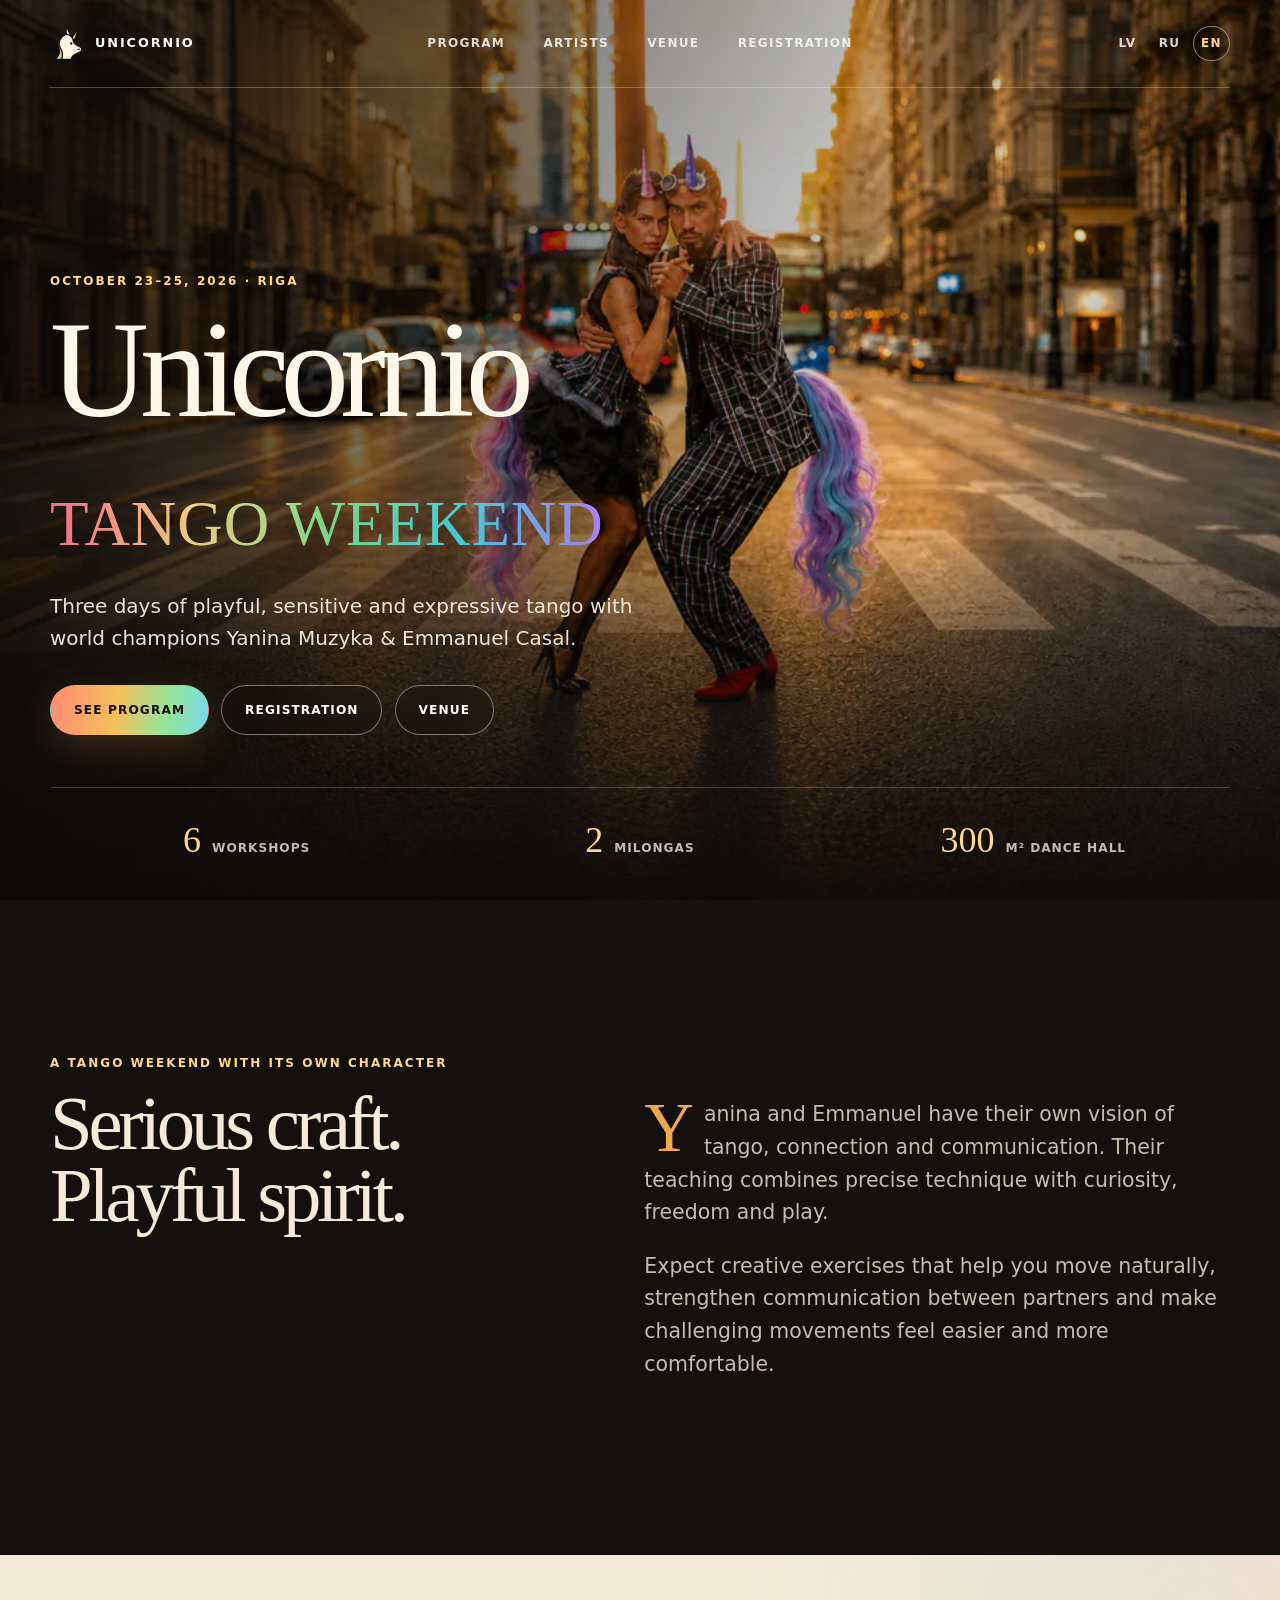
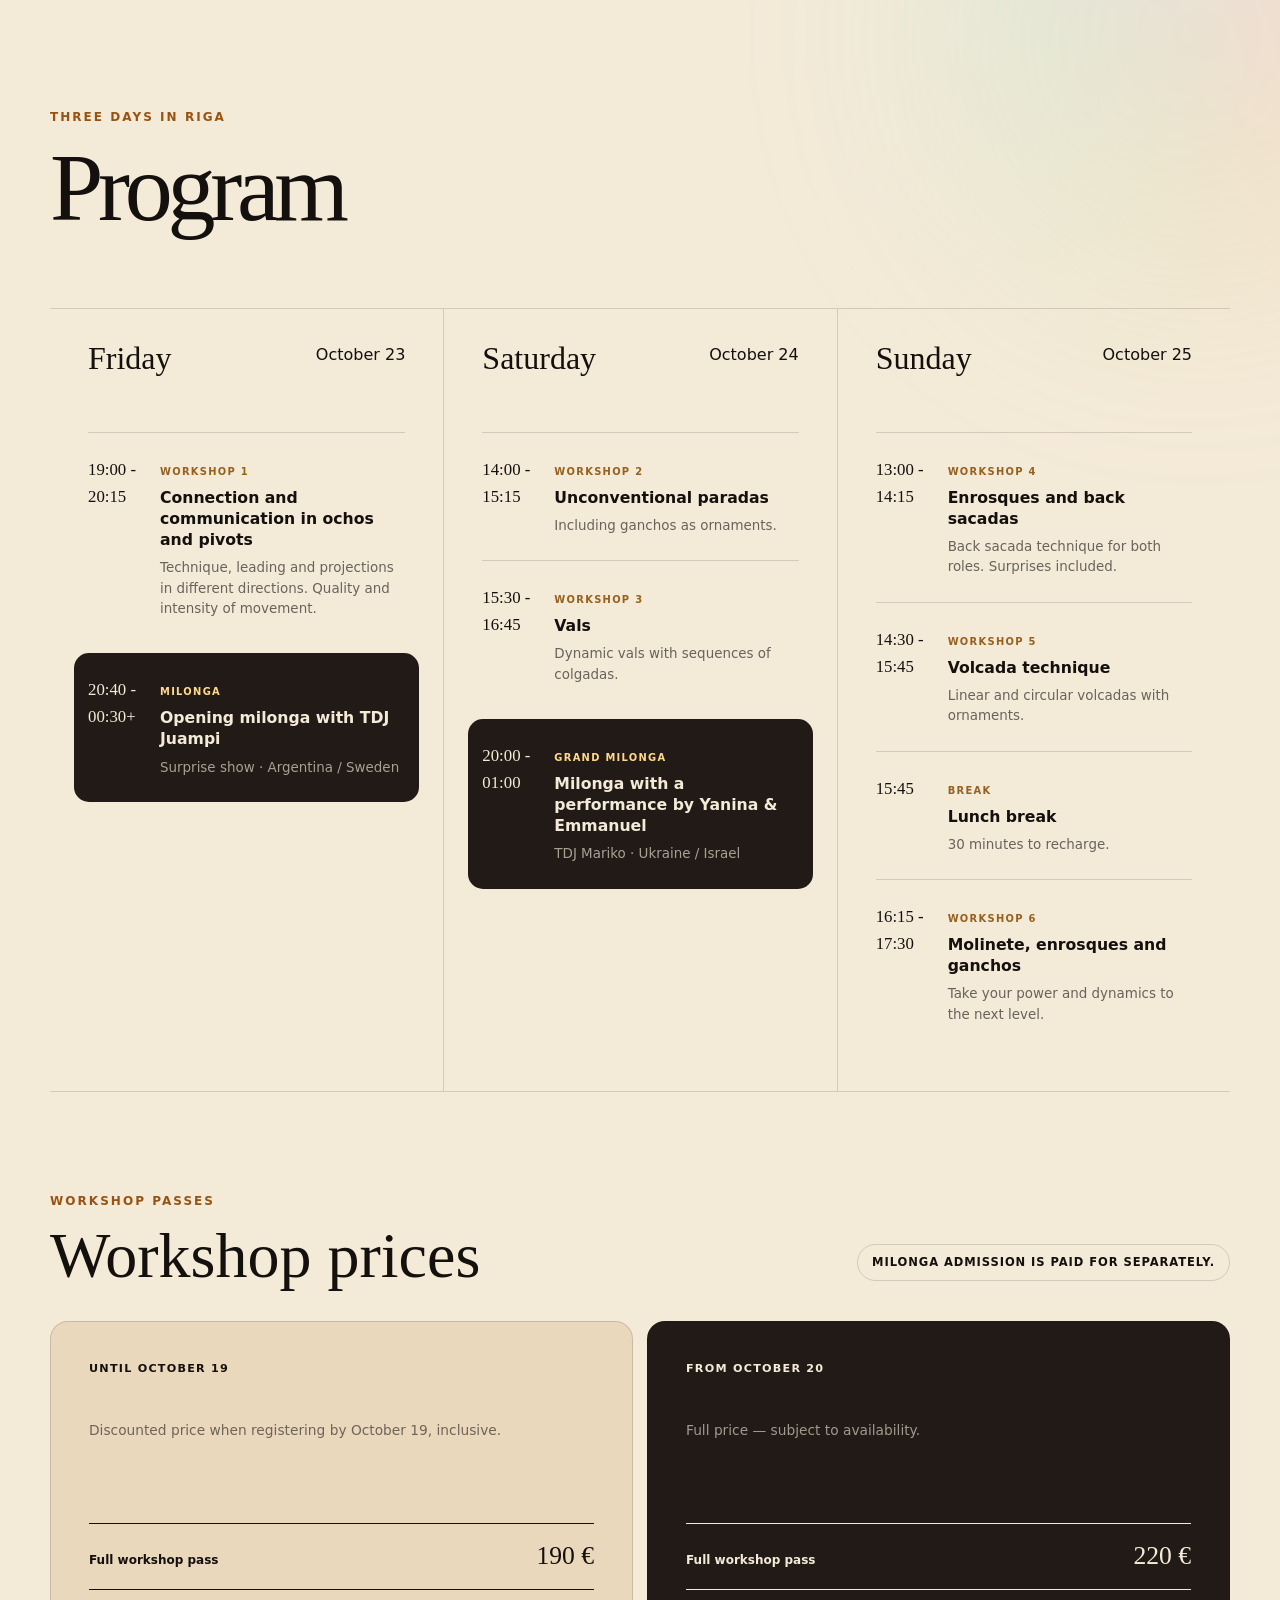
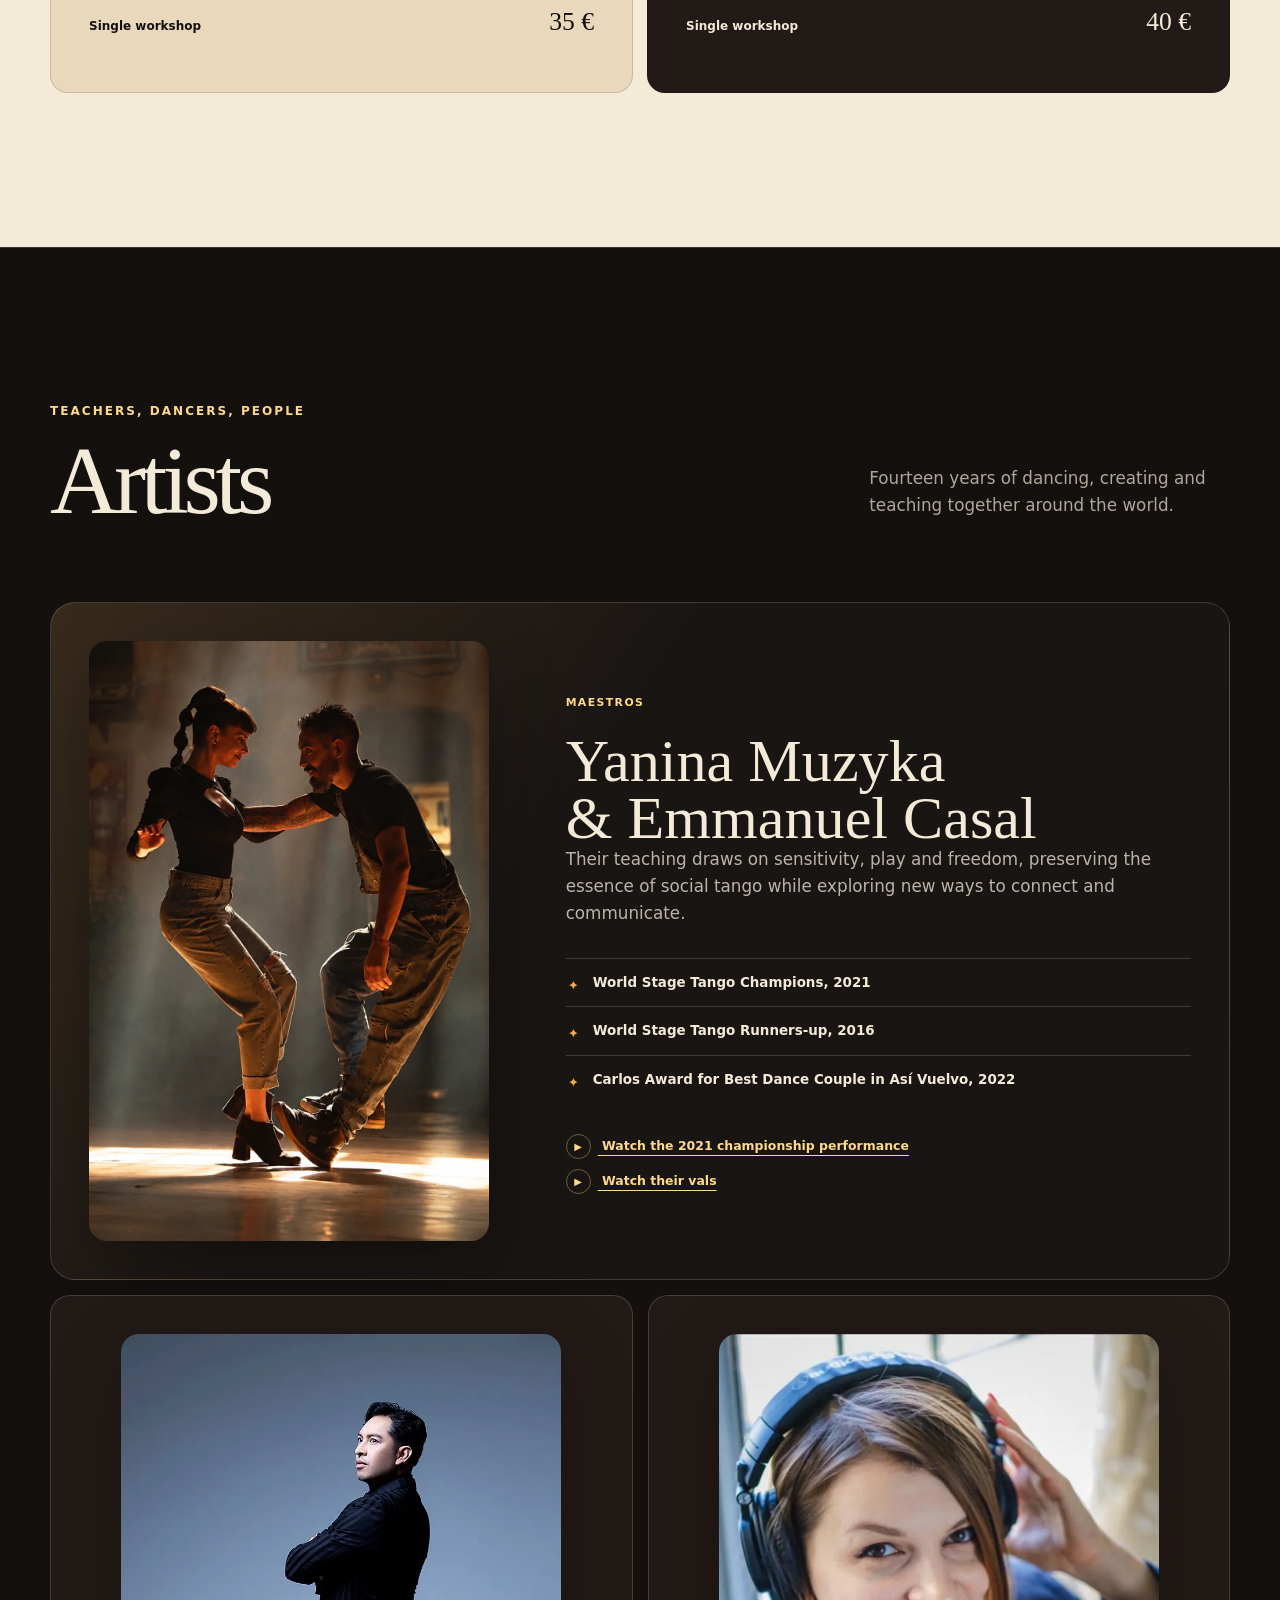
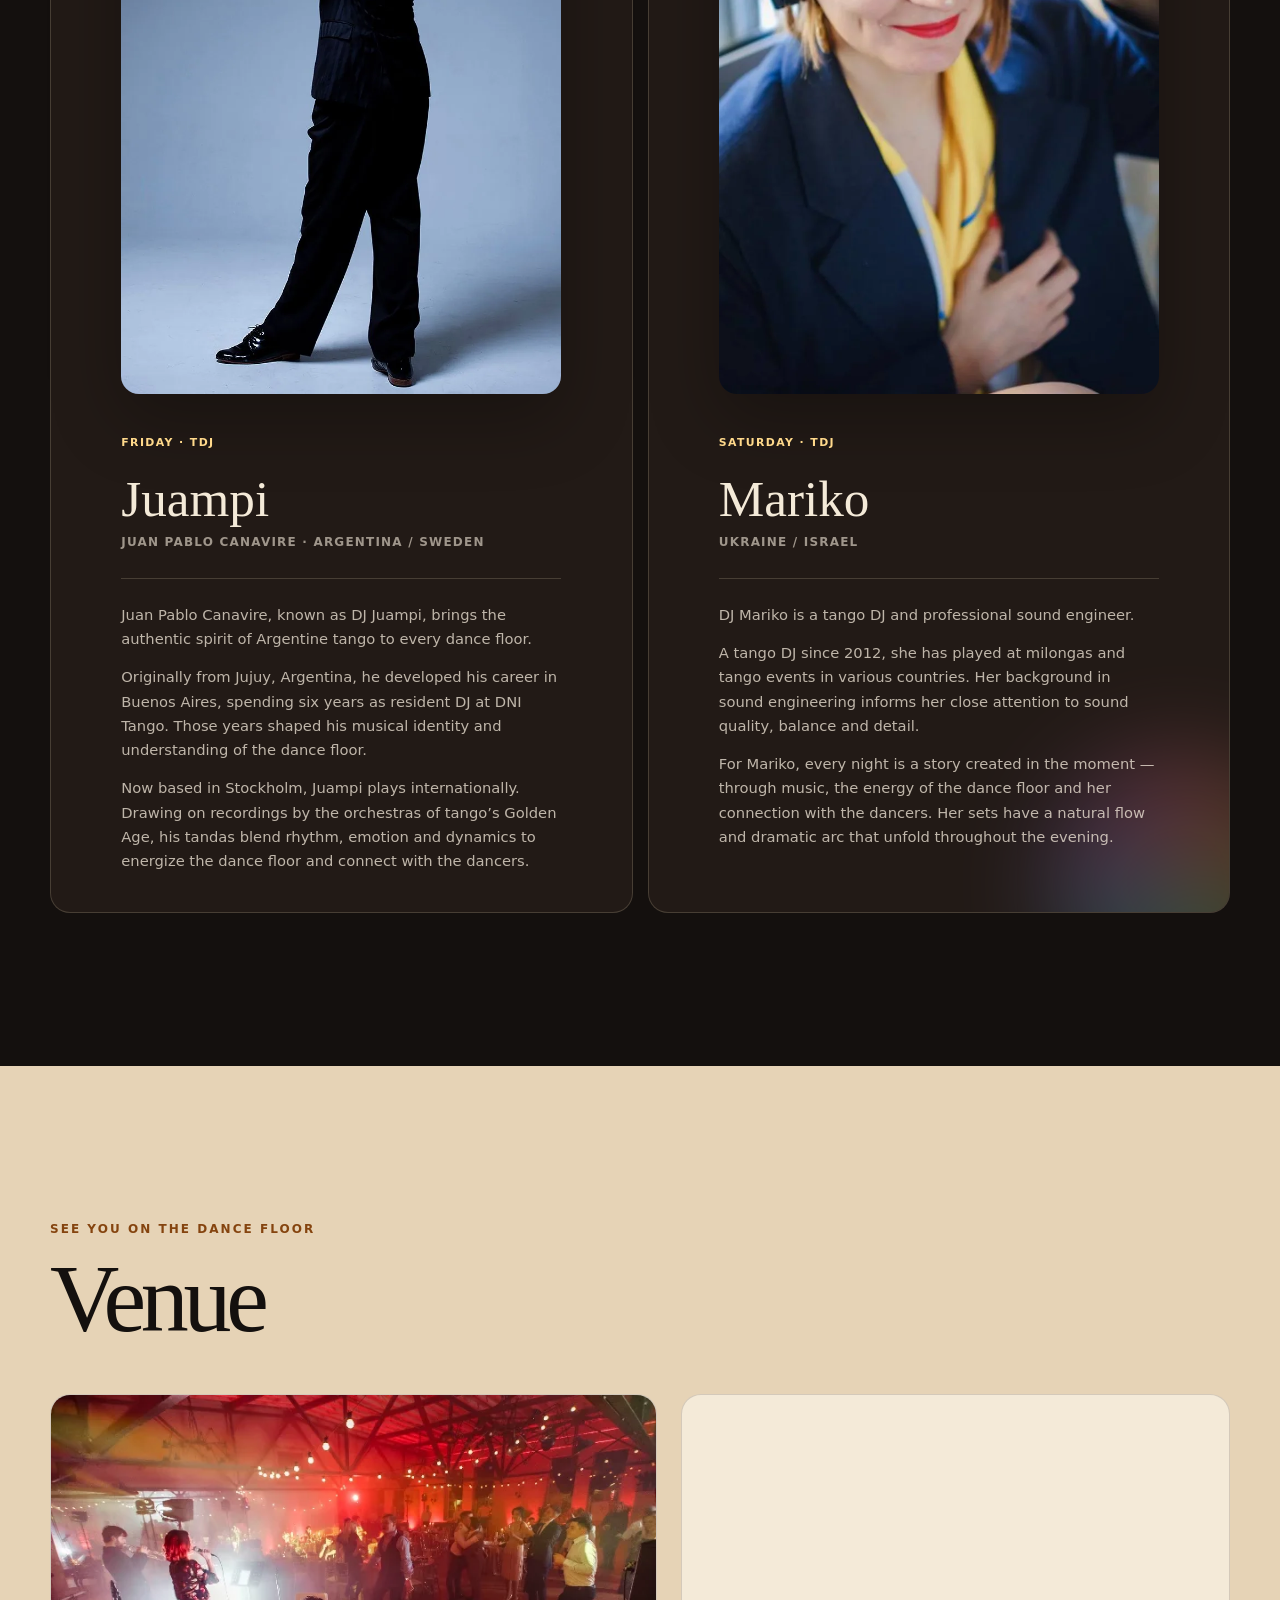
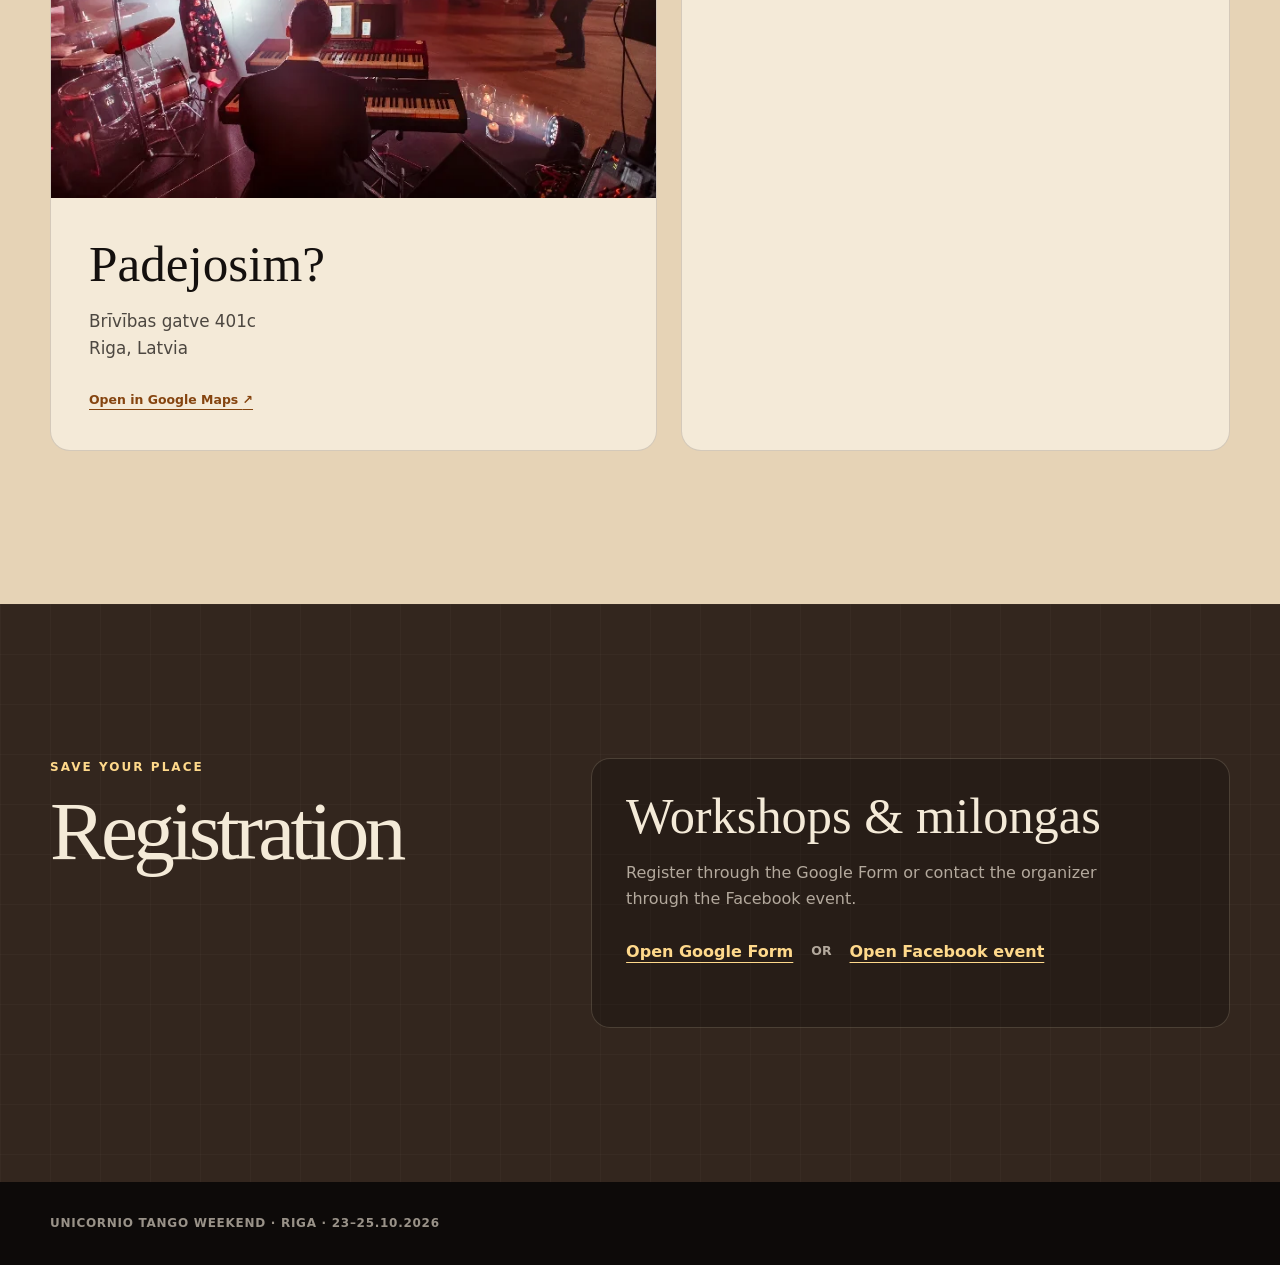
==== commit fa07f26b: "Add venue photo, address and map in all languages" ====
--- a/index.html
+++ b/index.html
@@ -34,9 +34,12 @@
   ],
   "location": {
     "@type": "Place",
+    "name": "Padejosim?",
+    "hasMap": "https://www.google.com/maps/search/?api=1&query=Padejosim%3F%2C%20Br%C4%ABv%C4%ABbas%20gatve%20401c%2C%20R%C4%ABga%2C%20Latvia",
     "address": {
       "@type": "PostalAddress",
-      "addressLocality": "Riga",
+      "streetAddress": "Brīvības gatve 401c",
+      "addressLocality": "Rīga",
       "addressCountry": "LV"
     }
   },
@@ -105,6 +108,7 @@
       <nav class="main-nav" aria-label="Main navigation">
         <a href="#program">Program</a>
         <a href="#artists">Artists</a>
+        <a href="#venue">Venue</a>
         <a href="#registration">Registration</a>
       </nav>
 
@@ -147,6 +151,7 @@
           <div class="hero-actions">
             <a class="button button-primary" href="#program">See program</a>
             <a class="button button-ghost" href="#registration">Registration</a>
+            <a class="button button-ghost" href="#venue">Venue</a>
           </div>
         </div>
 
@@ -372,6 +377,29 @@
         </div>
       </section>
 
+      <section class="section venue-section" id="venue" aria-labelledby="venue-title">
+        <div class="shell">
+          <div class="section-heading">
+            <p class="eyebrow">See you on the dance floor</p>
+            <h2 id="venue-title">Venue</h2>
+          </div>
+
+          <div class="venue-grid">
+            <article class="venue-card">
+              <img class="venue-photo" src="/assets/padejosim-venue.webp" width="680" height="453" loading="lazy" decoding="async" alt="An evening of dancing and live music at Padejosim?" />
+              <div class="venue-details">
+                <h3>Padejosim?</h3>
+                <p class="venue-address">Brīvības gatve 401c<br />Riga, Latvia</p>
+                <a class="text-link" href="https://www.google.com/maps/search/?api=1&amp;query=Padejosim%3F%2C%20Br%C4%ABv%C4%ABbas%20gatve%20401c%2C%20R%C4%ABga%2C%20Latvia" target="_blank" rel="noreferrer">Open in Google Maps <span aria-hidden="true">↗</span></a>
+              </div>
+            </article>
+            <div class="venue-map">
+              <iframe src="https://www.google.com/maps?q=Padejosim%3F%2C%20Br%C4%ABv%C4%ABbas%20gatve%20401c%2C%20R%C4%ABga%2C%20Latvia&amp;z=16&amp;output=embed&amp;hl=en" width="600" height="450" loading="lazy" referrerpolicy="no-referrer-when-downgrade" title="Map: Padejosim?, Brīvības gatve 401c, Riga" allowfullscreen></iframe>
+            </div>
+          </div>
+        </div>
+      </section>
+
       <section class="section registration-section" id="registration">
         <div class="shell registration-shell">
           <div class="section-heading">
@@ -403,5 +431,55 @@
     </footer>
 
     <a class="back-to-top" id="back-to-top" href="#top" aria-hidden="true" tabindex="-1">Back to top ↑</a>
+    <div class="scroll-unicorn" aria-hidden="true">
+      <div class="scroll-unicorn-racer">
+        <span class="unicorn-trail"></span>
+        <svg xmlns="http://www.w3.org/2000/svg" viewBox="0 0 160 112" aria-hidden="true" focusable="false">
+  <defs>
+    <linearGradient id="scroll-unicorn-rainbow" x1="0%" y1="0%" x2="100%" y2="100%">
+      <stop offset="0" stop-color="#ff8a74" />
+      <stop offset="0.42" stop-color="#f5c05b" />
+      <stop offset="0.74" stop-color="#91e69a" />
+      <stop offset="1" stop-color="#78d9ee" />
+    </linearGradient>
+  </defs>
+  <g class="unicorn-gallop" stroke="#17100d" stroke-width="2.5" stroke-linecap="round" stroke-linejoin="round">
+    <g class="unicorn-tail">
+      <path d="M42 54C26 43 16 52 8 45c1 14 14 17 20 15-7 10-14 13-24 12 9 11 25 11 33 1 5-7 7-13 5-19Z" fill="url(#scroll-unicorn-rainbow)" />
+      <path d="M12 71c10-1 16-7 20-13" fill="none" stroke-width="1.5" />
+    </g>
+    <g class="unicorn-leg unicorn-leg--rear-far">
+      <path d="M49 66c8 3 13 9 14 15l-4 15 3 5h-9l-3-6 5-13-13-9Z" fill="#e5d9c8" />
+      <path d="m52 95 7 1 3 5h-9Z" fill="#17100d" />
+    </g>
+    <g class="unicorn-leg unicorn-leg--front-far">
+      <path d="M100 65c7 1 12 8 11 15l-12 11-2 8h-9l4-12 10-11-7-7Z" fill="#e5d9c8" />
+      <path d="m90 94 8 1-1 4h-9Z" fill="#17100d" />
+    </g>
+    <g class="unicorn-body">
+      <path d="M107 14C96 18 91 29 96 40c3 8-2 13-7 19h23c2-8 0-16-5-22-5-8-5-15 3-21Z" fill="url(#scroll-unicorn-rainbow)" />
+      <path d="m109 18-1-13c0-2 2-2 3 0l7 13Z" fill="#fff5e5" />
+      <path d="m118 21 13-17-7 22Z" fill="url(#scroll-unicorn-rainbow)" />
+      <path d="M108 14c8-1 13 5 14 13 1 4 5 7 12 10 5 2 5 7 1 10l-9 4c-6 2-9 6-11 12-2 8-6 15-15 16-14 1-29-3-44 0-14 4-24-5-21-18 2-11 13-16 26-14l28 3c3-7 6-10 8-12-5-8-1-19 11-24Z" fill="#fff5e5" />
+      <path d="M45 54c7-4 15-4 23-2M106 52c-3 5-4 9-3 14" fill="none" stroke="#dcc9ad" stroke-width="2" />
+      <circle cx="118" cy="30" r="2.2" fill="#17100d" stroke="none" />
+      <path d="M130 41h4" fill="none" stroke-width="2" />
+      <path d="m119 19 7-9" fill="none" stroke="#fff5e5" stroke-width="1.5" />
+      <path d="m110 10 3 7" fill="none" stroke="#e3b3a9" stroke-width="1.5" />
+    </g>
+    <g class="unicorn-leg unicorn-leg--rear-near">
+      <path d="M48 67c1 7-3 11-9 15l-11 8h-9l3-6 13-10 4-9Z" fill="#fff5e5" />
+      <path d="m21 85 8 1-1 4h-9Z" fill="#17100d" />
+      <path d="M40 74c2-1 4-1 6-1" fill="none" stroke="#dcc9ad" stroke-width="1.5" />
+    </g>
+    <g class="unicorn-leg unicorn-leg--front-near">
+      <path d="M106 65c5 3 6 9 11 14l12 6 4 6h-10l-12-7c-7-4-10-9-11-16Z" fill="#fff5e5" />
+      <path d="m125 85 4 0 4 6h-10Z" fill="#17100d" />
+      <path d="M106 72c1 3 3 6 5 8" fill="none" stroke="#dcc9ad" stroke-width="1.5" />
+    </g>
+  </g>
+</svg>
+      </div>
+    </div>
   </body>
 </html>
--- a/styles.css
+++ b/styles.css
@@ -791,6 +791,63 @@
 .rainbow-card > * {
   position: relative;
   z-index: 1;
+}
+
+.venue-section {
+  background: var(--paper-deep);
+  color: var(--ink);
+}
+
+.venue-section .eyebrow,
+.venue-section .text-link {
+  color: #85440f;
+}
+
+.venue-grid {
+  display: grid;
+  grid-template-columns: minmax(0, 1.05fr) minmax(0, 0.95fr);
+  gap: 24px;
+  margin-top: 50px;
+}
+
+.venue-card,
+.venue-map {
+  overflow: hidden;
+  border: 1px solid var(--line-light);
+  border-radius: 20px;
+  background: var(--paper);
+}
+
+.venue-photo {
+  display: block;
+  width: 100%;
+  height: auto;
+}
+
+.venue-details {
+  padding: clamp(24px, 3vw, 38px);
+}
+
+.venue-details h3 {
+  margin: 0;
+  font-family: var(--display);
+  font-size: clamp(2.4rem, 4vw, 3.6rem);
+  font-weight: 500;
+  line-height: 1.1;
+}
+
+.venue-address {
+  margin: 16px 0 24px;
+  color: rgba(20, 16, 14, 0.75);
+  font-size: 1.05rem;
+}
+
+.venue-map iframe {
+  display: block;
+  width: 100%;
+  height: 100%;
+  min-height: 400px;
+  border: 0;
 }
 
 .registration-section {
@@ -928,6 +985,131 @@
   transform: translateY(-2px);
 }
 
+.scroll-unicorn {
+  position: fixed;
+  right: calc(144px + env(safe-area-inset-right, 0px));
+  bottom: max(14px, env(safe-area-inset-bottom));
+  left: max(12px, env(safe-area-inset-left));
+  z-index: 49;
+  height: 104px;
+  overflow: hidden;
+  opacity: 0;
+  pointer-events: none;
+  visibility: hidden;
+  transition: opacity 160ms ease, visibility 160ms;
+}
+
+.scroll-unicorn.is-running {
+  opacity: 1;
+  visibility: visible;
+}
+
+.scroll-unicorn-racer {
+  position: absolute;
+  bottom: 8px;
+  left: 0;
+  width: 128px;
+  max-width: 100%;
+}
+
+.scroll-unicorn svg {
+  position: relative;
+  display: block;
+  width: 100%;
+  height: auto;
+  overflow: visible;
+}
+
+.scroll-unicorn.is-reversed svg {
+  transform: scaleX(-1);
+}
+
+.unicorn-trail {
+  position: absolute;
+  right: calc(100% - 15px);
+  bottom: 32px;
+  width: 58px;
+  height: 4px;
+  border-radius: 100px;
+  background: linear-gradient(90deg, transparent, var(--violet), var(--rose), var(--gold-bright), var(--cyan));
+  transform-origin: right center;
+  animation: unicorn-trail 440ms ease-in-out infinite;
+  animation-play-state: paused;
+}
+
+.scroll-unicorn.is-reversed .unicorn-trail {
+  right: auto;
+  left: calc(100% - 15px);
+  background: linear-gradient(90deg, var(--cyan), var(--gold-bright), var(--rose), var(--violet), transparent);
+  transform-origin: left center;
+}
+
+.unicorn-gallop {
+  animation: unicorn-gallop 440ms ease-in-out infinite;
+  animation-play-state: paused;
+}
+
+.unicorn-leg {
+  transform-box: view-box;
+  animation: unicorn-stride 440ms ease-in-out infinite;
+  animation-play-state: paused;
+}
+
+.unicorn-leg--front-far,
+.unicorn-leg--rear-near {
+  animation-delay: -220ms;
+}
+
+.unicorn-leg--front-near {
+  transform-origin: 105px 67px;
+}
+
+.unicorn-leg--front-far {
+  transform-origin: 102px 67px;
+}
+
+.unicorn-leg--rear-near {
+  transform-origin: 44px 68px;
+}
+
+.unicorn-leg--rear-far {
+  transform-origin: 49px 68px;
+}
+
+.unicorn-tail {
+  transform-box: view-box;
+  transform-origin: 42px 58px;
+  animation: unicorn-tail 440ms ease-in-out infinite;
+  animation-play-state: paused;
+}
+
+.scroll-unicorn.is-running .unicorn-gallop,
+.scroll-unicorn.is-running .unicorn-leg,
+.scroll-unicorn.is-running .unicorn-tail,
+.scroll-unicorn.is-running .unicorn-trail {
+  animation-play-state: running;
+}
+
+@keyframes unicorn-gallop {
+  0%, 100% { transform: translateY(0); }
+  50% { transform: translateY(-5px); }
+}
+
+@keyframes unicorn-stride {
+  0%, 100% { transform: rotate(-24deg); }
+  50% { transform: rotate(27deg); }
+}
+
+@keyframes unicorn-tail {
+  0%, 100% { transform: rotate(-7deg); }
+  50% { transform: rotate(9deg); }
+}
+
+@keyframes unicorn-trail {
+  0%, 100% { opacity: 0.35; transform: scaleX(0.7); }
+  50% { opacity: 0.8; transform: scaleX(1); }
+}
+
 @media (max-width: 920px) {
   .site-header {
     grid-template-columns: 1fr auto;
@@ -952,6 +1134,7 @@
   }
 
   .intro,
+  .venue-grid,
   .registration-shell,
   .maestros-card {
     grid-template-columns: 1fr;
@@ -989,6 +1172,20 @@
 }
 
 @media (max-width: 620px) {
+  .scroll-unicorn {
+    height: 90px;
+  }
+
+  .scroll-unicorn-racer {
+    width: 96px;
+  }
+
+  .unicorn-trail {
+    bottom: 24px;
+    width: 40px;
+    height: 3px;
+  }
+
   :root {
     --shell: min(100% - 28px, 1180px);
   }
@@ -1069,6 +1266,14 @@
 }
 
 @media (prefers-reduced-motion: reduce) {
+  .scroll-unicorn {
+    display: none;
+  }
+
+  .scroll-unicorn * {
+    animation: none !important;
+  }
+
   html {
     scroll-behavior: auto;
   }
